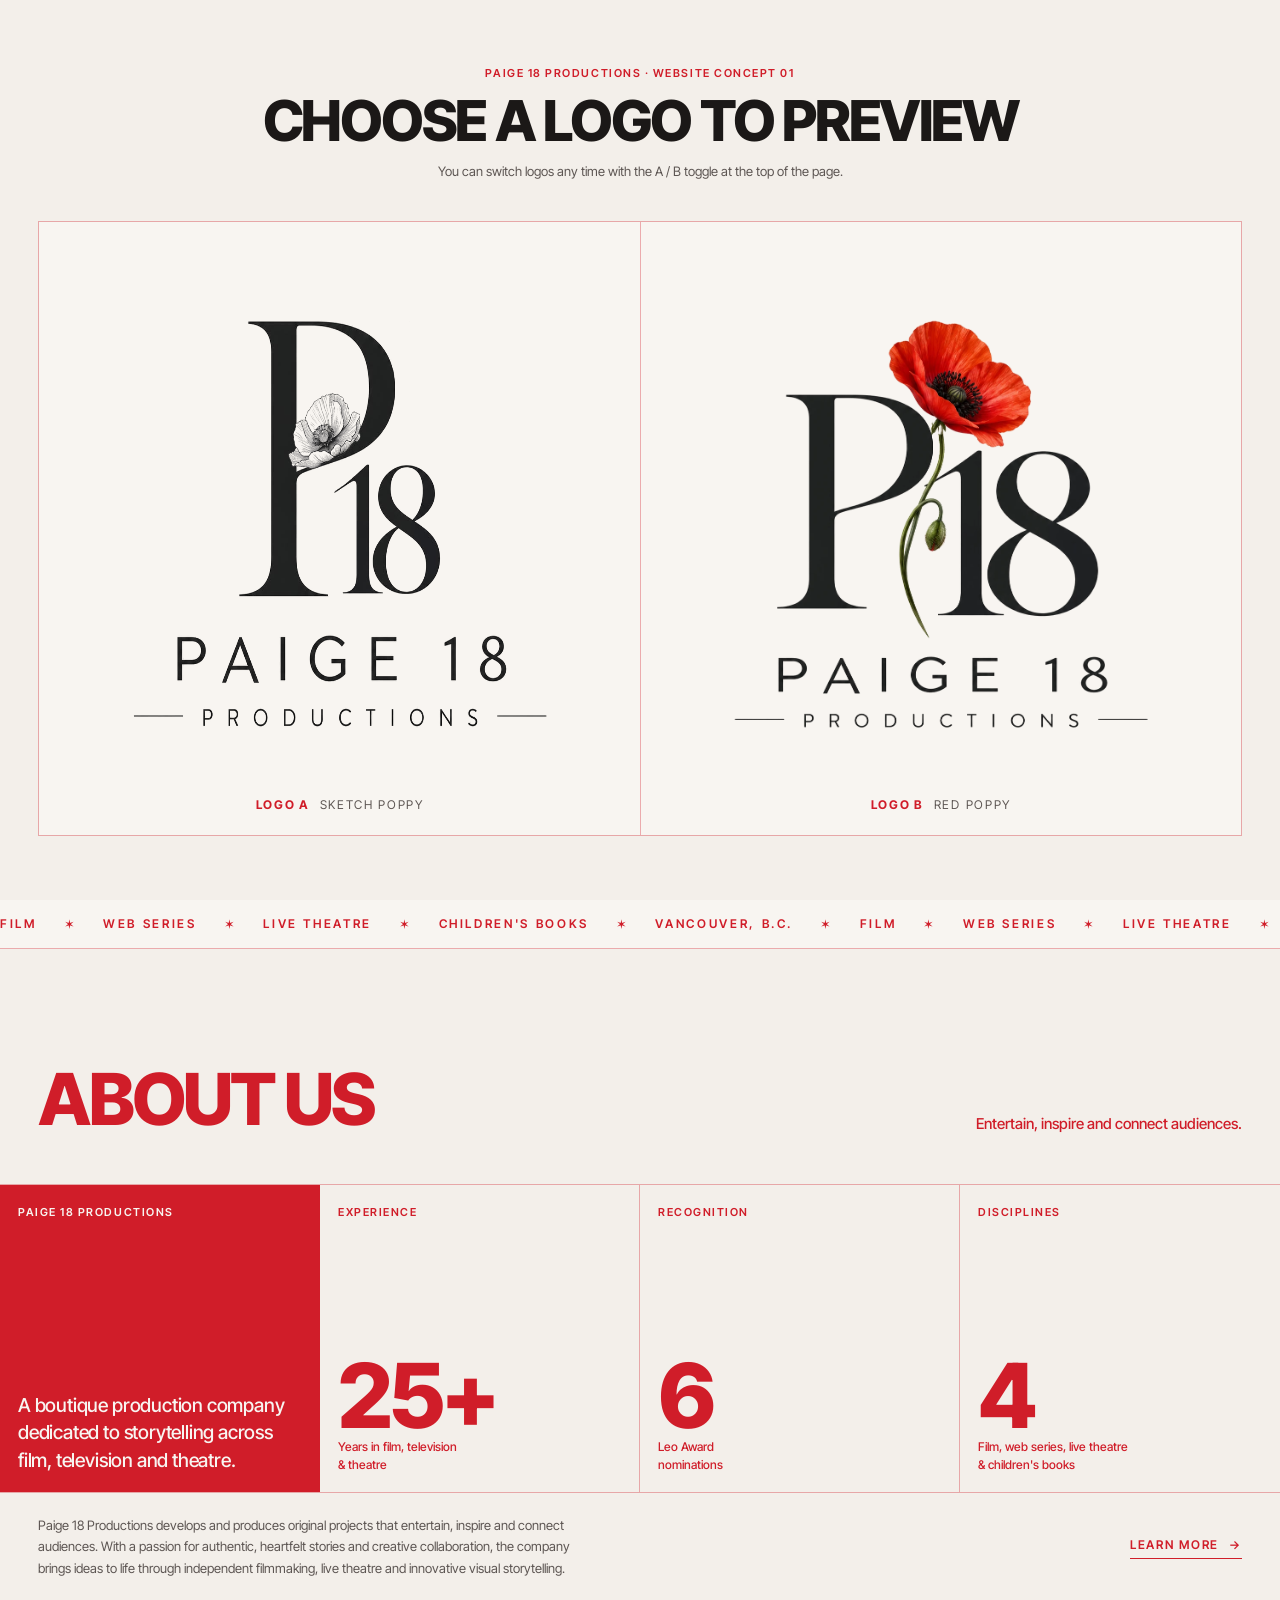
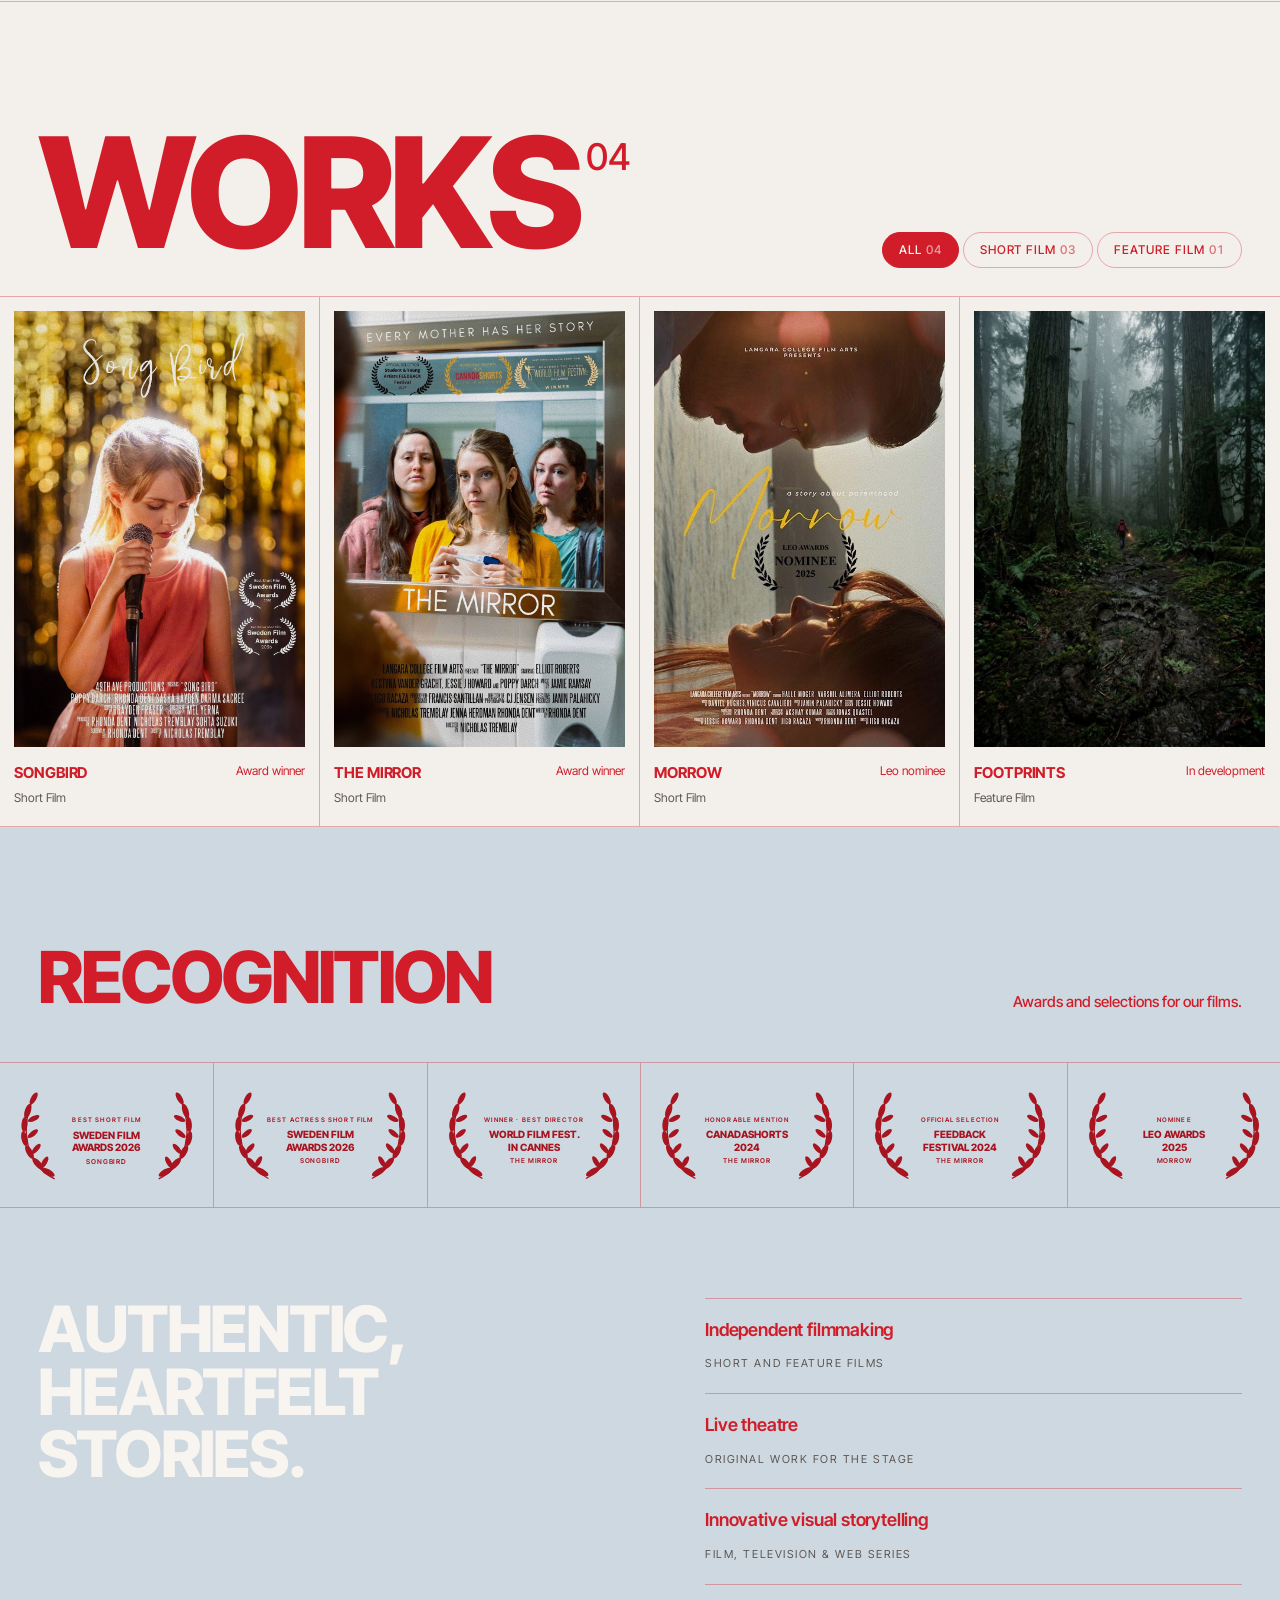
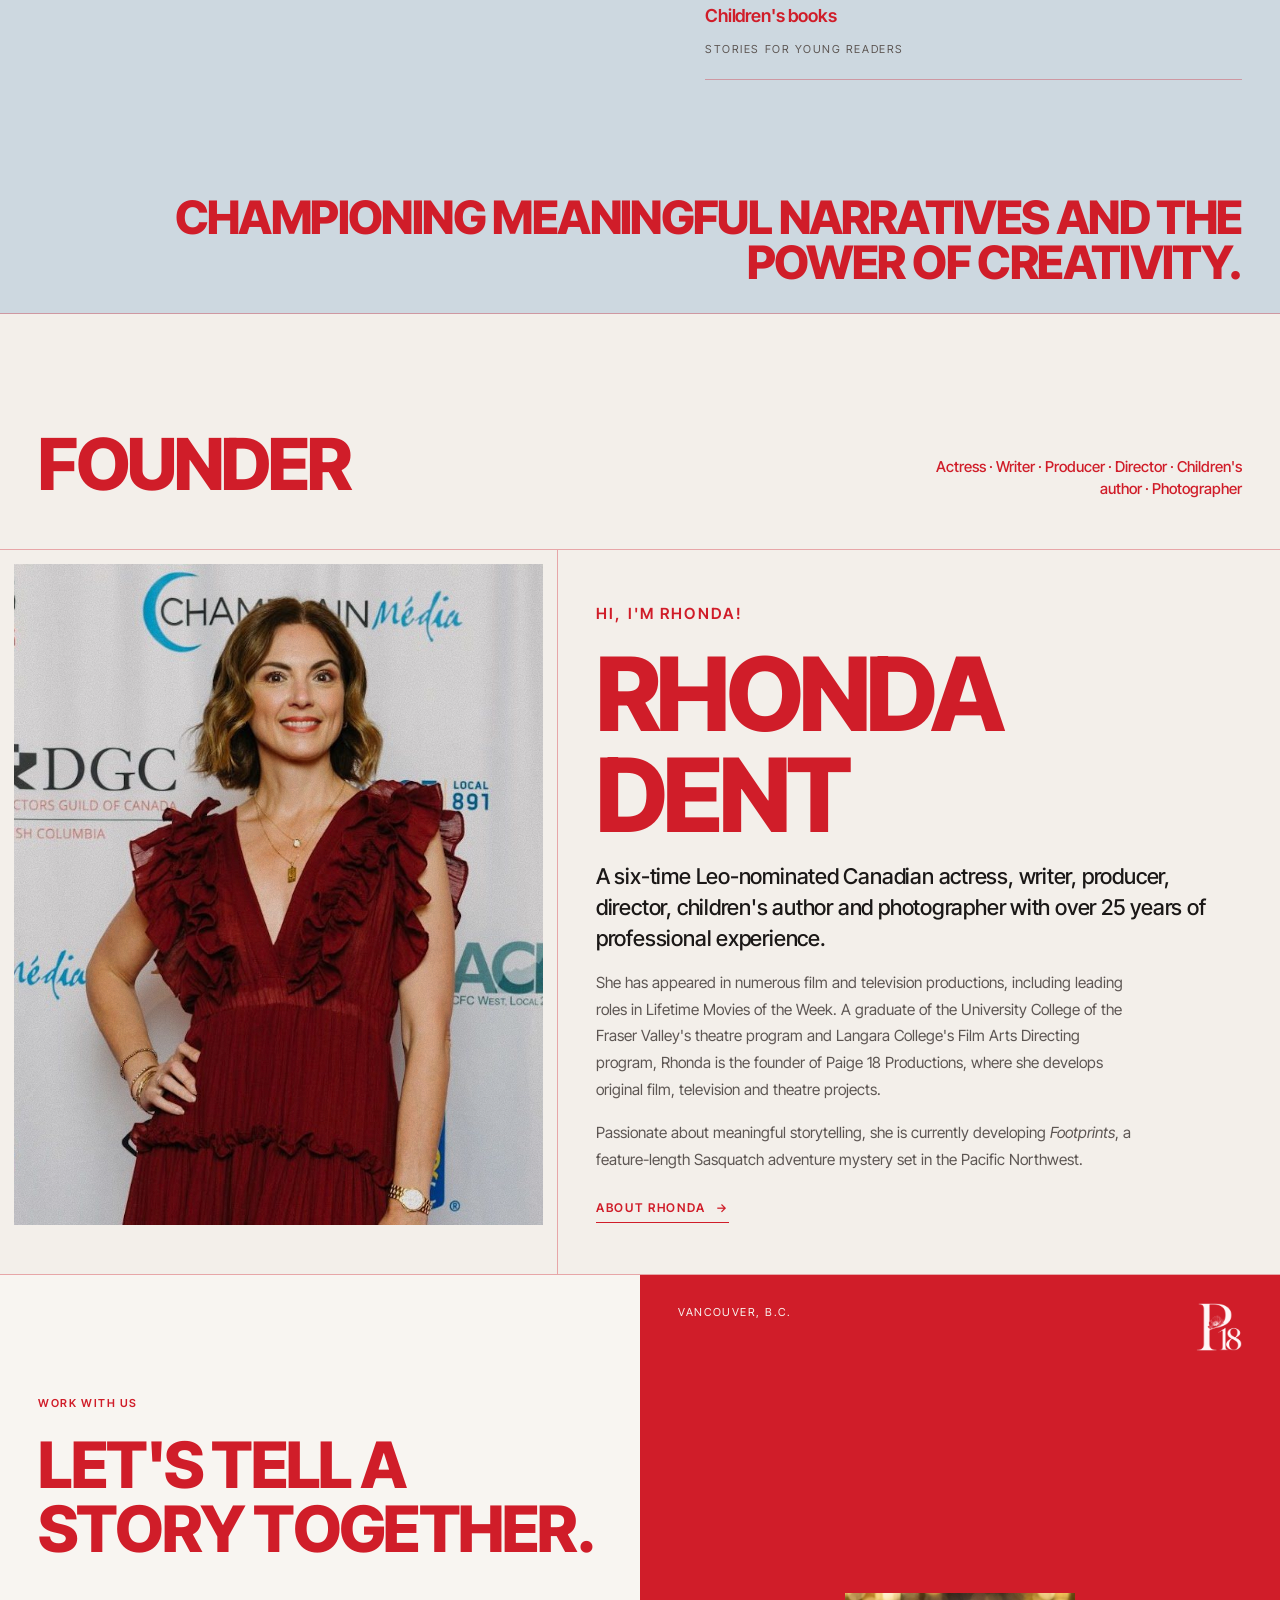
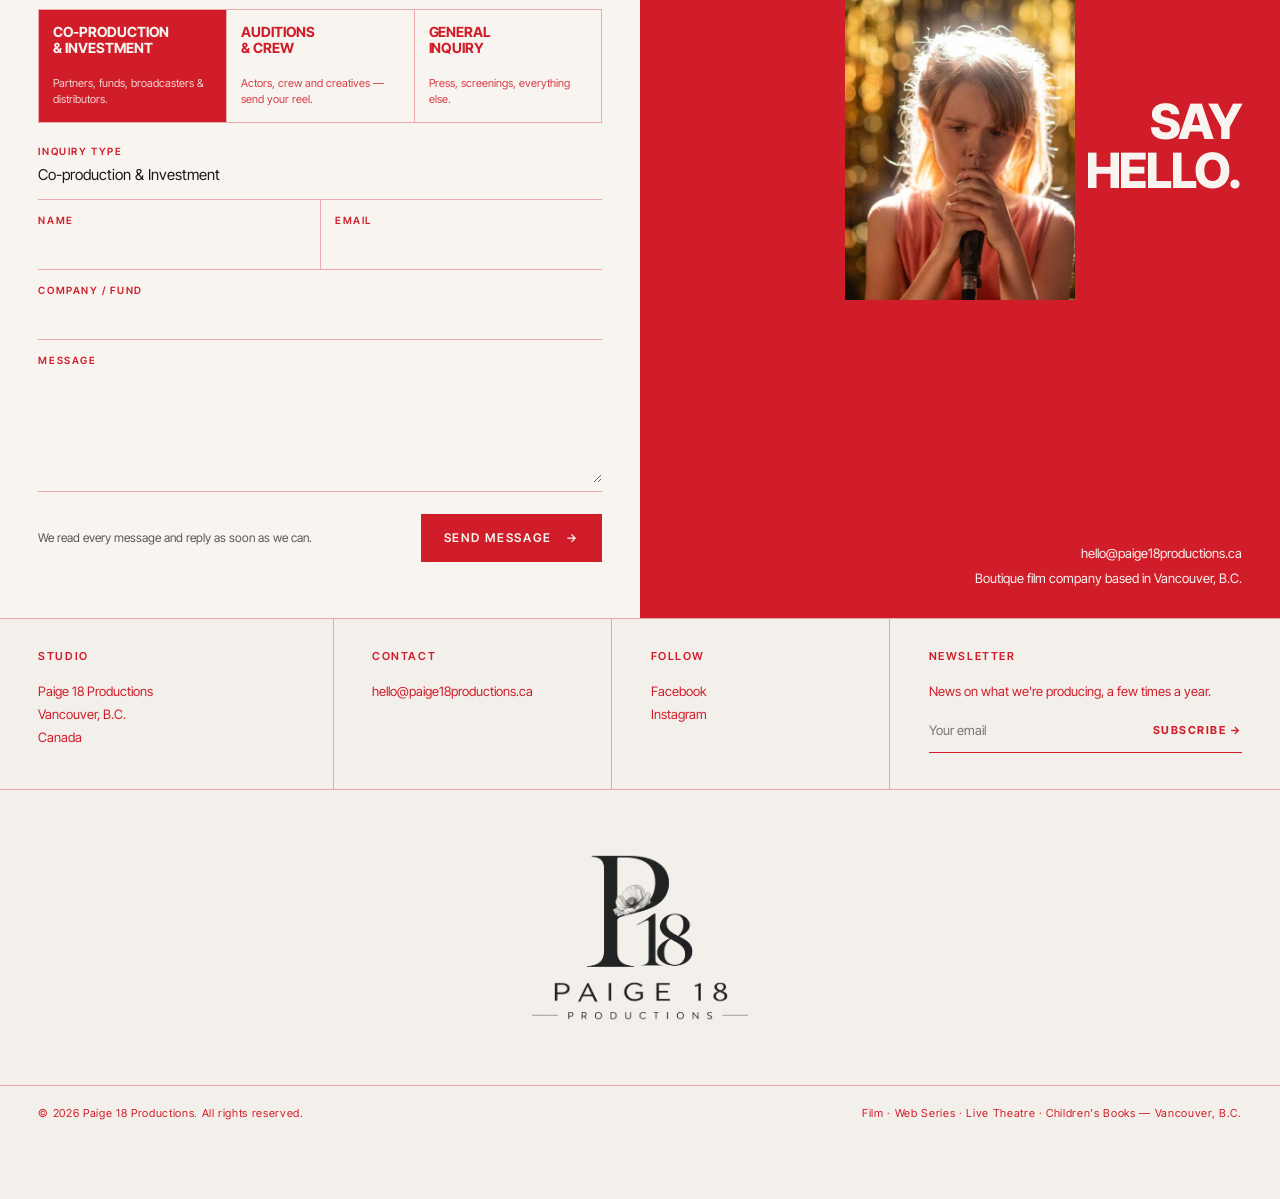
==== index.html @ 7cfec08b "Add interactions, Footprints image and roomier line spacing - Hero headline rises line by line once " ====
<!doctype html>
<html lang="en" data-logo="a">
<head>
  <meta charset="utf-8">
  <meta name="viewport" content="width=device-width, initial-scale=1">
  <title>Paige 18 Productions — Film, Web Series, Live Theatre &amp; Children's Books</title>
  <meta name="description" content="Paige 18 Productions is a boutique production company in Vancouver, B.C., founded by Canadian actress, writer, producer and director Rhonda Dent.">
  <script>var l="a";try{var s=localStorage.getItem("paige18-logo");if(s==="a"||s==="b")l=s}catch(e){}document.documentElement.setAttribute("data-logo",l)</script>
  <link rel="icon" type="image/png" href="assets/img/logo/concepts/favicon-a.png">
  <link rel="apple-touch-icon" href="assets/img/logo/concepts/favicon-a.png">
  <meta name="theme-color" content="#f3efea">
  <link rel="preconnect" href="https://fonts.googleapis.com">
  <link rel="preconnect" href="https://fonts.gstatic.com" crossorigin>
  <link href="https://fonts.googleapis.com/css2?family=Inter+Tight:wght@300;400;500;600;700;800&family=Jost:wght@200;400&display=swap" rel="stylesheet">
  <link rel="stylesheet" href="assets/css/style.css">
</head>
<body>

  <a class="sr-only" href="#main">Skip to content</a>

  <!-- ============ Entry: choose a logo concept ============ -->
  <div class="intro" id="intro" role="dialog" aria-modal="true" aria-labelledby="intro-title">
    <div class="intro__head">
      <span class="eyebrow">Paige 18 Productions · Website concept 01</span>
      <h1 class="intro__title" id="intro-title">Choose a logo to preview</h1>
      <p class="intro__note">You can switch logos any time with the A / B toggle at the top of the page.</p>
    </div>
    <div class="intro__options">
      <button class="intro__card" data-pick="a" aria-pressed="false">
        <img src="assets/img/logo/concepts/logo-a.png" alt="Logo A: serif P18 with a hand-drawn poppy" width="985" height="750">
        <span class="intro__label"><strong>Logo A</strong> Sketch poppy</span>
      </button>
      <button class="intro__card" data-pick="b" aria-pressed="false">
        <img src="assets/img/logo/concepts/logo-b.png" alt="Logo B: serif P18 with a red poppy" width="985" height="963">
        <span class="intro__label"><strong>Logo B</strong> Red poppy</span>
      </button>
    </div>
  </div>

  <!-- ============ Header ============ -->
  <header class="site-header">
    <a class="logo" href="index.html" aria-label="Paige 18 Productions — home">
      <img class="logo__img logo__img--red lg-a" src="assets/img/logo/concepts/logo-a-mark.png" alt="Paige 18 Productions" width="488" height="514">
      <img class="logo__img logo__img--white lg-a" src="assets/img/logo/concepts/logo-a-mark-white.png" alt="" width="488" height="514">
      <img class="logo__img logo__img--red lg-b" src="assets/img/logo/concepts/logo-b-mark.png" alt="Paige 18 Productions" width="769" height="754">
      <img class="logo__img logo__img--white lg-b" src="assets/img/logo/concepts/logo-b-mark-white.png" alt="" width="769" height="754">
    </a>
    <nav class="nav" id="nav" aria-label="Main">
      <div class="nav__mark">
        <img class="lg-a" src="assets/img/logo/concepts/logo-a-white.png" alt="" width="985" height="750">
        <img class="lg-b" src="assets/img/logo/concepts/logo-b-white.png" alt="" width="985" height="963">
      </div>
      <div class="nav__links">
        <a href="#works">Works</a>
        <a href="about.html">About</a>
        <a href="#founder">Founder</a>
        <a href="#contact">Contact</a>
      </div>
      <div class="nav__foot"><span>Film · Web Series · Live Theatre · Children's Books</span><span>Vancouver, B.C.</span></div>
    </nav>
    <div class="header__right">
      <div class="logo-switch" role="group" aria-label="Logo concept">
        <span>Logo</span>
        <button data-pick="a" aria-pressed="true">A</button>
        <button data-pick="b" aria-pressed="false">B</button>
      </div>
      <button class="menu-btn" aria-label="Menu" aria-controls="nav" aria-expanded="false"><em class="menu-btn__label">Menu</em><i class="menu-btn__icon"><span></span><span></span></i></button>
    </div>
  </header>

  <main id="main">

    <!-- ============ 1. Hero ============ -->
    <section class="hero" aria-label="Featured reel">
      <div class="hero__media">
        <div class="ph ph--dark" data-label="Video · Featured reel · 16:9 loop"><img src="assets/img/reel.jpg" alt="" onerror="this.remove()"><span class="ph__mark">REEL</span></div>
        <!-- Hero reel: muted loop. For a YouTube background instead, use <div class="hero__yt" data-youtube="VIDEO_ID"></div> -->
        <video class="hero__video" src="assets/video/hero-reel.mp4" poster="assets/img/reel.jpg" autoplay muted loop playsinline preload="auto" aria-hidden="true"></video>
      </div>

      <div class="hero__inner">
        <div>
          <span class="hero__eyebrow eyebrow">Film | Web Series | Live Theatre | Children's Books</span>
          <div class="hero__bottom">
            <h1 class="hero__title display"><span class="line"><span>Heartfelt</span></span><span class="line"><span>stories.</span></span></h1>
            <div class="hero__side">
              <p>A boutique production company founded by Canadian actress, writer, producer and director Rhonda Dent.</p>
              <div class="hero__actions">
                <a class="btn btn--light" href="https://www.youtube.com/watch?v=R6MlUcmOul8" target="_blank" rel="noopener">▶&nbsp; Watch Reel</a>
                <a class="btn btn--light" href="#works">See what we're producing <span class="arrow">→</span></a>
              </div>
            </div>
          </div>
          <div class="hero__meta">
            <span><span class="sound-dot"></span>SongBird — Best Short Film, Sweden Film Awards 2026</span>
            <span>Boutique film company · Vancouver, B.C.</span>
            <span>Scroll ↓</span>
          </div>
        </div>
      </div>
    </section>

    <div class="marquee" aria-hidden="true">
      <div class="marquee__track">
        <span>Film</span><span>Web Series</span><span>Live Theatre</span><span>Children's Books</span><span>Vancouver, B.C.</span>
        <span>Film</span><span>Web Series</span><span>Live Theatre</span><span>Children's Books</span><span>Vancouver, B.C.</span>
      </div>
    </div>

    <!-- ============ 2. About ============ -->
    <section class="section about" id="about">
      <div class="section__head">
        <h2 class="section__script reveal">About us</h2>
        <p class="section__aside reveal">Entertain, inspire and connect audiences.</p>
      </div>

      <div class="about__grid reveal">
        <div class="about__cell about__cell--red">
          <span class="eyebrow">Paige 18 Productions</span>
          <p class="about__lede">A boutique production company dedicated to storytelling across film, television and theatre.</p>
        </div>
        <div class="about__cell">
          <span class="eyebrow red">Experience</span>
          <div>
            <div class="stat__value" data-count="25" data-suffix="+">25+</div>
            <div class="stat__label">Years in film, television<br>&amp; theatre</div>
          </div>
        </div>
        <div class="about__cell">
          <span class="eyebrow red">Recognition</span>
          <div>
            <div class="stat__value" data-count="6">6</div>
            <div class="stat__label">Leo Award<br>nominations</div>
          </div>
        </div>
        <div class="about__cell">
          <span class="eyebrow red">Disciplines</span>
          <div>
            <div class="stat__value" data-count="4">4</div>
            <div class="stat__label">Film, web series, live theatre<br>&amp; children's books</div>
          </div>
        </div>
      </div>

      <div class="about__foot">
        <p>Paige 18 Productions develops and produces original projects that entertain, inspire and connect audiences. With a passion for authentic, heartfelt stories and creative collaboration, the company brings ideas to life through independent filmmaking, live theatre and innovative visual storytelling.</p>
        <a class="link-arrow" href="about.html">Learn more <span class="arrow">→</span></a>
      </div>
    </section>

    <!-- ============ 3. Works ============ -->
    <section class="section works" id="works">
      <div class="works__head">
        <h2 class="works__title display reveal">Works<sup id="works-total">04</sup></h2>
        <div class="filters" role="group" aria-label="Filter works">
          <button class="filter is-active" data-filter="all" aria-pressed="true">All<span class="count"></span></button>
          <button class="filter" data-filter="short" aria-pressed="false">Short Film<span class="count"></span></button>
          <button class="filter" data-filter="feature" aria-pressed="false">Feature Film<span class="count"></span></button>
        </div>
      </div>
      <div class="works__grid" id="works-grid"></div>
    </section>

    <!-- ============ 4. Recognition ============ -->
    <section class="section press" id="recognition">
      <div class="section__head">
        <h2 class="section__script reveal">Recognition</h2>
        <p class="section__aside reveal">Awards and selections for our films.</p>
      </div>

      <div class="laurels laurels--six reveal">
        <div class="laurel"><svg viewBox="0 0 240 120" role="img" aria-label="Best Short Film — Sweden Film Awards 2026, SongBird"><use href="#laurel-l"/><use href="#laurel-l" transform="translate(240 0) scale(-1 1)"/><text x="120" y="44" text-anchor="middle" font-size="7.5" letter-spacing="1.4" font-weight="600" fill="currentColor">BEST SHORT FILM</text><text x="120" y="64" text-anchor="middle" font-size="12" font-weight="800" fill="currentColor">SWEDEN FILM</text><text x="120" y="79" text-anchor="middle" font-size="12" font-weight="800" fill="currentColor">AWARDS 2026</text><text x="120" y="94" text-anchor="middle" font-size="8" letter-spacing="1" font-weight="600" fill="currentColor">SONGBIRD</text></svg></div>
        <div class="laurel"><svg viewBox="0 0 240 120" role="img" aria-label="Best Actress Short Film — Sweden Film Awards 2026, SongBird"><use href="#laurel-l"/><use href="#laurel-l" transform="translate(240 0) scale(-1 1)"/><text x="120" y="44" text-anchor="middle" font-size="7.5" letter-spacing="1.4" font-weight="600" fill="currentColor">BEST ACTRESS SHORT FILM</text><text x="120" y="64" text-anchor="middle" font-size="12" font-weight="800" fill="currentColor">SWEDEN FILM</text><text x="120" y="79" text-anchor="middle" font-size="12" font-weight="800" fill="currentColor">AWARDS 2026</text><text x="120" y="94" text-anchor="middle" font-size="8" letter-spacing="1" font-weight="600" fill="currentColor">SONGBIRD</text></svg></div>
        <div class="laurel"><svg viewBox="0 0 240 120" role="img" aria-label="Winner, Best Director Super Short Film — Remember the Future World Film Festival in Cannes, The Mirror"><use href="#laurel-l"/><use href="#laurel-l" transform="translate(240 0) scale(-1 1)"/><text x="120" y="44" text-anchor="middle" font-size="7.5" letter-spacing="1.4" font-weight="600" fill="currentColor">WINNER · BEST DIRECTOR</text><text x="120" y="64" text-anchor="middle" font-size="12" font-weight="800" fill="currentColor">WORLD FILM FEST.</text><text x="120" y="79" text-anchor="middle" font-size="12" font-weight="800" fill="currentColor">IN CANNES</text><text x="120" y="94" text-anchor="middle" font-size="8" letter-spacing="1" font-weight="600" fill="currentColor">THE MIRROR</text></svg></div>
        <div class="laurel"><svg viewBox="0 0 240 120" role="img" aria-label="Honorable Mention — CanadaShorts Film Festival 2024, The Mirror"><use href="#laurel-l"/><use href="#laurel-l" transform="translate(240 0) scale(-1 1)"/><text x="120" y="44" text-anchor="middle" font-size="7.5" letter-spacing="1.4" font-weight="600" fill="currentColor">HONORABLE MENTION</text><text x="120" y="64" text-anchor="middle" font-size="12" font-weight="800" fill="currentColor">CANADASHORTS</text><text x="120" y="79" text-anchor="middle" font-size="12" font-weight="800" fill="currentColor">2024</text><text x="120" y="94" text-anchor="middle" font-size="8" letter-spacing="1" font-weight="600" fill="currentColor">THE MIRROR</text></svg></div>
        <div class="laurel"><svg viewBox="0 0 240 120" role="img" aria-label="Official Selection — Student & Young Artists FEEDBACK Festival 2024, The Mirror"><use href="#laurel-l"/><use href="#laurel-l" transform="translate(240 0) scale(-1 1)"/><text x="120" y="44" text-anchor="middle" font-size="7.5" letter-spacing="1.4" font-weight="600" fill="currentColor">OFFICIAL SELECTION</text><text x="120" y="64" text-anchor="middle" font-size="12" font-weight="800" fill="currentColor">FEEDBACK</text><text x="120" y="79" text-anchor="middle" font-size="12" font-weight="800" fill="currentColor">FESTIVAL 2024</text><text x="120" y="94" text-anchor="middle" font-size="8" letter-spacing="1" font-weight="600" fill="currentColor">THE MIRROR</text></svg></div>
        <div class="laurel"><svg viewBox="0 0 240 120" role="img" aria-label="Nominee — Leo Awards 2025, Morrow"><use href="#laurel-l"/><use href="#laurel-l" transform="translate(240 0) scale(-1 1)"/><text x="120" y="44" text-anchor="middle" font-size="7.5" letter-spacing="1.4" font-weight="600" fill="currentColor">NOMINEE</text><text x="120" y="64" text-anchor="middle" font-size="12" font-weight="800" fill="currentColor">LEO AWARDS</text><text x="120" y="79" text-anchor="middle" font-size="12" font-weight="800" fill="currentColor">2025</text><text x="120" y="94" text-anchor="middle" font-size="8" letter-spacing="1" font-weight="600" fill="currentColor">MORROW</text></svg></div>
      </div>

      <div class="quotes">
        <h3 class="quotes__big display reveal">Authentic,<br>heartfelt<br>stories.</h3>
        <ul class="quotes__list reveal">
          <li class="quote"><p>Independent filmmaking</p><cite>Short and feature films</cite></li>
          <li class="quote"><p>Live theatre</p><cite>Original work for the stage</cite></li>
          <li class="quote"><p>Innovative visual storytelling</p><cite>Film, television &amp; web series</cite></li>
          <li class="quote"><p>Children's books</p><cite>Stories for young readers</cite></li>
        </ul>
      </div>

      <p class="press__tagline display">Championing meaningful narratives and the power of creativity.</p>
    </section>

    <!-- ============ 5. Founder ============ -->
    <section class="section founder" id="founder">
      <div class="section__head">
        <h2 class="section__script reveal">Founder</h2>
        <p class="section__aside reveal">Actress · Writer · Producer · Director · Children's author · Photographer</p>
      </div>

      <div class="founder__grid">
        <div class="founder__img ph ph--stone reveal" data-label="Portrait · Rhonda Dent"><img src="assets/img/rhonda-dent.jpg" alt="Rhonda Dent" loading="lazy" onerror="this.remove()"><span class="ph__mark">IMG</span></div>
        <div class="founder__body reveal">
          <p class="eyebrow red">Hi, I'm Rhonda!</p>
          <h3 class="founder__name">Rhonda<br>Dent</h3>
          <p class="founder__lede">A six-time Leo-nominated Canadian actress, writer, producer, director, children's author and photographer with over 25 years of professional experience.</p>
          <p>She has appeared in numerous film and television productions, including leading roles in Lifetime Movies of the Week. A graduate of the University College of the Fraser Valley's theatre program and Langara College's Film Arts Directing program, Rhonda is the founder of Paige 18 Productions, where she develops original film, television and theatre projects.</p>
          <p>Passionate about meaningful storytelling, she is currently developing <em>Footprints</em>, a feature-length Sasquatch adventure mystery set in the Pacific Northwest.</p>
          <a class="link-arrow red" href="about.html">About Rhonda <span class="arrow">→</span></a>
        </div>
      </div>
    </section>

    <!-- ============ 6. Contact / Collaboration ============ -->
    <section class="contact" id="contact">
      <div class="contact__left">
        <div>
          <span class="eyebrow red">Work with us</span>
          <h2 class="contact__script reveal" style="margin-top:18px">Let's tell a story together.</h2>
        </div>

        <div>
          <div class="inquiry-tabs" role="tablist" aria-label="Inquiry type">
            <button class="inquiry-tab is-active" role="tab" aria-selected="true" data-type="coproduction">
              <strong>Co-production<br>&amp; Investment</strong>
              <span>Partners, funds, broadcasters &amp; distributors.</span>
            </button>
            <button class="inquiry-tab" role="tab" aria-selected="false" data-type="casting">
              <strong>Auditions<br>&amp; Crew</strong>
              <span>Actors, crew and creatives — send your reel.</span>
            </button>
            <button class="inquiry-tab" role="tab" aria-selected="false" data-type="general">
              <strong>General<br>Inquiry</strong>
              <span>Press, screenings, everything else.</span>
            </button>
          </div>

          <form class="form" id="contact-form" novalidate style="margin-top:8px">
            <div class="field">
              <label for="f-type">Inquiry type</label>
              <select id="f-type" name="type">
                <option value="coproduction">Co-production &amp; Investment</option>
                <option value="casting">Auditions &amp; Crew</option>
                <option value="general">General Inquiry</option>
              </select>
            </div>
            <div class="form__row">
              <div class="field"><label for="f-name">Name</label><input id="f-name" name="name" type="text" autocomplete="name" required></div>
              <div class="field"><label for="f-email">Email</label><input id="f-email" name="email" type="email" autocomplete="email" required></div>
            </div>
            <div class="field"><label for="f-extra" id="f-extra-label">Company / Fund</label><input id="f-extra" name="extra" type="text"></div>
            <div class="field"><label for="f-msg">Message</label><textarea id="f-msg" name="message" rows="4" required></textarea></div>
            <div class="form__foot">
              <p class="form__note">We read every message and reply as soon as we can.</p>
              <button class="btn btn--red" type="submit">Send message <span class="arrow">→</span></button>
            </div>
            <p class="form__status" role="status" aria-live="polite"></p>
          </form>
        </div>
      </div>

      <div class="contact__right">
        <div class="contact__right-top">
          <span>Vancouver, B.C.</span>
          <span class="contact__mark">
            <img class="lg-a" src="assets/img/logo/concepts/logo-a-mark-white.png" alt="" width="488" height="514">
            <img class="lg-b" src="assets/img/logo/concepts/logo-b-mark-white.png" alt="" width="769" height="754">
          </span>
        </div>

        <div class="contact__visual">
          <div class="ph ph--stone slideshow" role="img" aria-label="Stills and posters from SongBird, The Mirror and Morrow, and founder Rhonda Dent">
            <img class="is-active" src="assets/img/works/songbird-still.jpg" alt="" style="object-position:58% 40%">
            <img src="assets/img/works/songbird.jpg" alt="" loading="lazy" style="object-position:50% 30%">
            <img src="assets/img/works/the-mirror.jpg" alt="" loading="lazy" style="object-position:50% 42%">
            <img src="assets/img/works/morrow.jpg" alt="" loading="lazy" style="object-position:50% 50%">
            <img src="assets/img/rhonda-dent.jpg" alt="" loading="lazy" style="object-position:52% 22%">
          </div>
          <p class="contact__email display"><a href="mailto:hello@paige18productions.ca">Say<br>hello.</a></p>
        </div>

        <div class="contact__lines">
          <a href="mailto:hello@paige18productions.ca">hello@paige18productions.ca</a>
          <span>Boutique film company based in Vancouver, B.C.</span>
        </div>
      </div>
    </section>

  </main>

  <!-- ============ 7. Footer ============ -->
  <footer class="site-footer">
    <div class="footer__grid">
      <div class="footer__col">
        <h3 class="eyebrow">Studio</h3>
        <address>Paige 18 Productions<br>Vancouver, B.C.<br>Canada</address>
      </div>
      <div class="footer__col">
        <h3 class="eyebrow">Contact</h3>
        <ul>
          <li><a href="mailto:hello@paige18productions.ca">hello@paige18productions.ca</a></li>
        </ul>
      </div>
      <div class="footer__col">
        <h3 class="eyebrow">Follow</h3>
        <ul>
          <li><a href="#" rel="noopener">Facebook</a></li>
          <li><a href="#" rel="noopener">Instagram</a></li>
        </ul>
      </div>
      <div class="footer__col">
        <h3 class="eyebrow">Newsletter</h3>
        <p style="margin:0 0 6px">News on what we're producing, a few times a year.</p>
        <form class="newsletter" novalidate>
          <label class="sr-only" for="nl-email">Email</label>
          <input id="nl-email" type="email" placeholder="Your email" required>
          <button type="submit">Subscribe →</button>
        </form>
      </div>
    </div>
    <div class="footer__wordmark">
      <img class="lg-a" src="assets/img/logo/concepts/logo-a.png" alt="Paige 18 Productions" width="985" height="750" loading="lazy">
      <img class="lg-b" src="assets/img/logo/concepts/logo-b.png" alt="Paige 18 Productions" width="985" height="963" loading="lazy">
    </div>
    <div class="footer__bar">
      <span>© <span id="year">2026</span> Paige 18 Productions. All rights reserved.</span>
      <span>Film · Web Series · Live Theatre · Children's Books — Vancouver, B.C.</span>
    </div>
  </footer>


  <!-- Laurel branch symbol -->
  <svg width="0" height="0" style="position:absolute" aria-hidden="true">
    <symbol id="laurel-l" viewBox="0 0 240 120">
      <g fill="currentColor">
        <path d="M58 112 C 26 96, 14 56, 34 12" fill="none" stroke="currentColor" stroke-width="1.6"/>
        <ellipse cx="50" cy="104" rx="3.6" ry="9" transform="rotate(-60 50 104)"/>
        <ellipse cx="38" cy="94" rx="3.6" ry="9" transform="rotate(-42 38 94)"/>
        <ellipse cx="28" cy="80" rx="3.6" ry="9" transform="rotate(-28 28 80)"/>
        <ellipse cx="22" cy="64" rx="3.6" ry="9" transform="rotate(-12 22 64)"/>
        <ellipse cx="22" cy="47" rx="3.6" ry="9" transform="rotate(4 22 47)"/>
        <ellipse cx="26" cy="31" rx="3.6" ry="9" transform="rotate(18 26 31)"/>
        <ellipse cx="33" cy="16" rx="3.2" ry="8" transform="rotate(30 33 16)"/>
        <ellipse cx="46" cy="92" rx="3" ry="7.5" transform="rotate(30 46 92)"/>
        <ellipse cx="36" cy="76" rx="3" ry="7.5" transform="rotate(40 36 76)"/>
        <ellipse cx="32" cy="58" rx="3" ry="7.5" transform="rotate(52 32 58)"/>
        <ellipse cx="33" cy="40" rx="3" ry="7.5" transform="rotate(64 33 40)"/>
      </g>
    </symbol>
  </svg>

  <script src="assets/js/data.js"></script>
  <script src="assets/js/main.js"></script>
</body>
</html>
---- assets/css/style.css ----
/* ==========================================================================
   PAIGE 18 Production — Light (Concept 01)
   ========================================================================== */

:root {
  --bg: #f3efea;
  --paper: #f8f5f1;
  --ink: #1b1817;
  --ink-soft: #5d5653;
  --red: #d01d29;        /* point red: a shade darker than the logo red #ea1621 */
  --red-deep: #a8141f;
  --red-tint: #f4d4d3;
  --blue: #cdd8e0;       /* pale editorial blue */
  --blue-deep: #6f8a9c;
  --stone: #d9d3cc;
  --line: rgba(208, 29, 41, 0.34);
  --line-ink: rgba(27, 24, 23, 0.14);

  --f-sans: "Inter Tight", "Helvetica Neue", Arial, sans-serif;
  --f-logo: "Jost", "Inter Tight", sans-serif;
  --f-script: "Mrs Saint Delafield", "Brush Script MT", cursive;

  --gutter: clamp(16px, 3vw, 40px);
  --header-h: 72px;
  --ease: cubic-bezier(0.22, 0.61, 0.36, 1);
}

*,
*::before,
*::after { box-sizing: border-box; }

html { scroll-behavior: smooth; -webkit-text-size-adjust: 100%; }

body {
  margin: 0;
  background: var(--bg);
  color: var(--ink);
  font-family: var(--f-sans);
  font-size: 15px;
  line-height: 1.65;
  -webkit-font-smoothing: antialiased;
  overflow-x: hidden;
}

img, video { display: block; max-width: 100%; }
a { color: inherit; text-decoration: none; }
button { font: inherit; color: inherit; background: none; border: 0; cursor: pointer; padding: 0; }
input, select, textarea { font: inherit; color: inherit; }

::selection { background: var(--red); color: var(--paper); }

.sr-only {
  position: absolute; width: 1px; height: 1px; padding: 0; margin: -1px;
  overflow: hidden; clip: rect(0 0 0 0); white-space: nowrap; border: 0;
}

/* ---------- Type helpers ---------- */

.display {
  font-weight: 800;
  text-transform: uppercase;
  letter-spacing: -0.035em;
  line-height: 0.98;
  margin: 0;
}

.script {
  font-family: var(--f-script);
  font-weight: 400;
  letter-spacing: 0.01em;
  line-height: 1.1;
  text-transform: none;
}

.eyebrow {
  font-size: 11px;
  font-weight: 600;
  letter-spacing: 0.14em;
  text-transform: uppercase;
}

.num {
  font-weight: 500;
  font-feature-settings: "tnum";
}

.red { color: var(--red); }

/* ---------- Image placeholders ---------- */

.ph {
  position: relative;
  overflow: hidden;
  background: var(--stone);
  isolation: isolate;
}

.ph::before { /* film grain */
  content: "";
  position: absolute;
  inset: -50%;
  background-image: url("data:image/svg+xml;utf8,<svg xmlns='http://www.w3.org/2000/svg' width='160' height='160'><filter id='n'><feTurbulence type='fractalNoise' baseFrequency='.85' numOctaves='3' stitchTiles='stitch'/><feColorMatrix values='0 0 0 0 0  0 0 0 0 0  0 0 0 0 0  0 0 0 .55 0'/></filter><rect width='100%' height='100%' filter='url(%23n)'/></svg>");
  opacity: 0.22;
  mix-blend-mode: multiply;
  z-index: 1;
  pointer-events: none;
}

.ph::after { /* label */
  content: attr(data-label);
  position: absolute;
  left: 12px;
  bottom: 10px;
  z-index: 2;
  font-size: 10px;
  font-weight: 600;
  letter-spacing: 0.16em;
  text-transform: uppercase;
  opacity: 0.7;
}

.ph > img,
.ph > video {
  position: absolute;
  inset: 0;
  width: 100%;
  height: 100%;
  object-fit: cover;
  z-index: 0;
}

.ph--stone { background: radial-gradient(120% 90% at 30% 20%, #e7e1da 0%, #cfc7bf 60%, #b9b0a7 100%); color: var(--ink); }
.ph--dark  { background: radial-gradient(110% 80% at 50% 35%, #4a4644 0%, #1f1c1b 65%, #0f0d0d 100%); color: #f3efea; }
.ph--red   { background: radial-gradient(120% 90% at 70% 30%, #df4a52 0%, #c01c27 55%, #8d121b 100%); color: #f8e9e5; }
.ph--blue  { background: radial-gradient(120% 90% at 40% 30%, #e1e8ee 0%, #b9c8d3 55%, #8ea4b4 100%); color: #213441; }
.ph--sand  { background: radial-gradient(120% 90% at 60% 20%, #efe7dc 0%, #d8c9b5 60%, #b8a58c 100%); color: var(--ink); }
.ph--ash   { background: linear-gradient(160deg, #8b8580 0%, #4c4845 60%, #2b2826 100%); color: #f3efea; }

.ph__mark {
  position: absolute;
  inset: 0;
  display: grid;
  place-items: center;
  z-index: 2;
  font-size: clamp(12px, 1.2vw, 14px);
  font-weight: 500;
  letter-spacing: 0.4em;
  opacity: 0.55;
}

.ph:has(> img) .ph__mark,
.ph:has(> img)::after { display: none; }

/* ---------- Header ---------- */

.site-header {
  position: fixed;
  inset: 0 0 auto 0;
  z-index: 50;
  height: var(--header-h);
  padding: 0 var(--gutter);
  display: flex;
  align-items: center;
  justify-content: space-between;
  color: #f8f5f1;
  transition: background 0.4s var(--ease), color 0.4s var(--ease), border-color 0.4s var(--ease);
  border-bottom: 1px solid transparent;
}

.site-header.is-solid,
.site-header--solid {
  background: rgba(243, 239, 234, 0.92);
  backdrop-filter: blur(10px);
  -webkit-backdrop-filter: blur(10px);
  color: var(--ink);
  border-bottom-color: var(--line);
}

.logo {
  position: relative;
  display: block;
  height: 54px;
}

/* Logo concept: only the chosen concept's artwork is shown */
html[data-logo="a"] .lg-b,
html[data-logo="b"] .lg-a { display: none !important; }

.logo__img {
  height: 100%;
  width: auto;
  transition: opacity 0.4s var(--ease);
}

.logo__img--white {
  position: absolute;
  top: 0;
  left: 0;
  opacity: 0;
}

/* White over the home hero and on the red mobile menu; original red on the light header */
.site-header:not(.is-solid):not(.site-header--solid) .logo__img--white,
body.menu-open .site-header .logo__img--white { opacity: 1; }
.site-header:not(.is-solid):not(.site-header--solid) .logo__img--red,
body.menu-open .site-header .logo__img--red { opacity: 0; }

/* Full-screen menu (all widths) */
.nav {
  position: fixed;
  inset: 0;
  z-index: -1;
  display: grid;
  grid-template-columns: auto 1fr;
  grid-template-rows: 1fr auto;
  align-items: center;
  column-gap: clamp(32px, 9vw, 160px);
  padding: calc(var(--header-h) + 24px) var(--gutter) 28px;
  background: var(--red);
  color: var(--paper);
  opacity: 0;
  visibility: hidden;
  transition: opacity 0.45s var(--ease), visibility 0.45s;
}

.nav__mark { display: flex; align-items: center; }
.nav__mark img { width: min(34vw, 440px); height: auto; }

.nav__links { display: flex; flex-direction: column; gap: 2px; }

.nav__links a {
  font-size: clamp(44px, 7.4vw, 120px);
  font-weight: 800;
  text-transform: uppercase;
  letter-spacing: -0.045em;
  line-height: 1.04;
  transition: opacity 0.3s var(--ease), transform 0.3s var(--ease);
}

.nav__links:hover a { opacity: 0.45; }
.nav__links a:hover,
.nav__links a:focus-visible { opacity: 1; transform: translateX(10px); }
.nav__links a[aria-current="page"] { font-style: italic; }

.nav__foot {
  grid-column: 1 / -1;
  display: flex;
  justify-content: space-between;
  gap: 16px;
  padding-top: 16px;
  border-top: 1px solid rgba(248, 245, 241, 0.35);
  font-size: 11px;
  letter-spacing: 0.14em;
  text-transform: uppercase;
}

body.menu-open { overflow: hidden; }
body.menu-open .nav { opacity: 1; visibility: visible; }
body.menu-open .site-header { color: var(--paper); background: transparent; border-bottom-color: transparent; backdrop-filter: none; -webkit-backdrop-filter: none; }
body.menu-open .site-header .logo { opacity: 0; pointer-events: none; }

.logo { transition: opacity 0.3s var(--ease); }

.menu-btn {
  display: inline-flex;
  align-items: center;
  gap: 12px;
}

.menu-btn__label {
  font-style: normal;
  font-size: 12px;
  font-weight: 500;
  letter-spacing: 0.14em;
  text-transform: uppercase;
}

.menu-btn__icon {
  position: relative;
  display: block;
  width: 32px;
  height: 20px;
}

.menu-btn__icon span {
  position: absolute;
  left: 0; right: 0;
  height: 1.5px;
  background: currentColor;
  transition: transform 0.3s var(--ease), top 0.3s var(--ease);
}
.menu-btn__icon span:first-child { top: 6px; }
.menu-btn__icon span:last-child { top: 13px; }

body.menu-open .menu-btn__icon span:first-child { top: 9px; transform: rotate(45deg); }
body.menu-open .menu-btn__icon span:last-child { top: 9px; transform: rotate(-45deg); }

/* ---------- Hero ---------- */

.hero {
  position: relative;
  height: 100vh;
  height: 100svh;
  min-height: 560px;
  color: #f8f5f1;
  overflow: hidden;
  background: #0f0d0d;
}

.hero__media { position: absolute; inset: 0; }
.hero__media .ph { position: absolute; inset: 0; }
.hero__video { position: absolute; inset: 0; width: 100%; height: 100%; object-fit: cover; z-index: 2; }
.hero__yt { position: absolute; inset: 0; z-index: 2; overflow: hidden; pointer-events: none; }
.hero__yt iframe {
  position: absolute;
  top: 50%;
  left: 50%;
  width: max(100%, 177.78vh);   /* 16:9 cover */
  height: max(100%, 56.25vw);
  transform: translate(-50%, -50%) scale(1.15); /* crop YouTube chrome */
  border: 0;
  opacity: 0;
  transition: opacity 1.2s var(--ease);
}
.hero__yt.is-ready iframe { opacity: 1; }

.hero__media .ph--dark { animation: drift 18s ease-in-out infinite alternate; }

@keyframes drift {
  from { background-position: 0% 0%; filter: brightness(0.95); }
  to   { background-position: 100% 100%; filter: brightness(1.1); }
}

.hero__media::after { /* legibility veil */
  content: "";
  position: absolute;
  inset: 0;
  background: linear-gradient(180deg, rgba(0,0,0,0.35) 0%, rgba(0,0,0,0) 30%, rgba(0,0,0,0) 55%, rgba(0,0,0,0.55) 100%);
  z-index: 3;
}

.hero__inner {
  position: relative;
  z-index: 4;
  height: 100%;
  display: flex;
  flex-direction: column;
  justify-content: flex-end;
  padding: calc(var(--header-h) + 24px) var(--gutter) 28px;
}

.hero__script {
  align-self: center;
  justify-self: center;
  font-size: clamp(40px, 7vw, 104px);
  transform: rotate(-8deg);
  text-align: center;
  color: rgba(248, 245, 241, 0.92);
  margin: 0;
}

.hero__bottom {
  display: grid;
  grid-template-columns: 1fr auto;
  align-items: end;
  gap: 24px;
}

.hero__title {
  font-size: clamp(44px, 9.2vw, 156px);
}

.hero__side {
  display: grid;
  justify-items: end;
  gap: 18px;
  text-align: right;
  max-width: 400px;
}

.hero__actions { display: flex; flex-wrap: wrap; gap: 8px; justify-content: flex-end; }

.hero__side p { margin: 0; font-size: 13px; line-height: 1.6; opacity: 0.85; }

.hero__meta {
  margin-top: 22px;
  padding-top: 14px;
  border-top: 1px solid rgba(248, 245, 241, 0.3);
  display: flex;
  justify-content: space-between;
  gap: 16px;
  font-size: 11px;
  letter-spacing: 0.14em;
  text-transform: uppercase;
  opacity: 0.85;
}

.sound-dot {
  display: inline-block;
  width: 6px; height: 6px;
  border-radius: 50%;
  background: var(--red);
  margin-right: 8px;
  vertical-align: middle;
  animation: pulse 1.8s ease-in-out infinite;
}

@keyframes pulse { 50% { opacity: 0.25; } }

/* ---------- Buttons ---------- */

.btn {
  display: inline-flex;
  align-items: center;
  gap: 14px;
  height: 48px;
  padding: 0 22px;
  font-size: 12px;
  font-weight: 600;
  letter-spacing: 0.14em;
  text-transform: uppercase;
  border: 1px solid currentColor;
  transition: background 0.3s var(--ease), color 0.3s var(--ease), border-color 0.3s var(--ease);
}

.btn .arrow { transition: transform 0.3s var(--ease); }
.btn:hover .arrow { transform: translateX(4px); }

.btn--red { background: var(--red); border-color: var(--red); color: var(--paper); }
.btn--red:hover { background: var(--red-deep); border-color: var(--red-deep); }

.btn--light:hover { background: #f8f5f1; color: var(--ink); border-color: #f8f5f1; }
.btn--ink:hover { background: var(--ink); color: var(--paper); border-color: var(--ink); }

.link-arrow {
  display: inline-flex;
  align-items: center;
  gap: 10px;
  font-size: 12px;
  font-weight: 600;
  letter-spacing: 0.14em;
  text-transform: uppercase;
  border-bottom: 1px solid currentColor;
  padding-bottom: 4px;
}

.link-arrow .arrow { transition: transform 0.3s var(--ease); }
.link-arrow:hover .arrow { transform: translateX(4px); }

/* ---------- Marquee ---------- */

.marquee {
  overflow: hidden;
  border-bottom: 1px solid var(--line);
  background: var(--paper);
  color: var(--red);
}

.marquee__track {
  display: flex;
  width: max-content;
  animation: marquee 38s linear infinite;
}

.marquee__track span {
  padding: 14px 0;
  font-size: 12px;
  font-weight: 600;
  letter-spacing: 0.22em;
  text-transform: uppercase;
  white-space: nowrap;
}

.marquee__track span::after {
  content: "✶";
  margin: 0 28px;
  font-size: 10px;
}

@keyframes marquee { to { transform: translateX(-50%); } }

/* ---------- Generic section ---------- */

.section { position: relative; border-bottom: 1px solid var(--line); }

.section__head {
  display: grid;
  grid-template-columns: 1fr 1fr;
  align-items: end;
  gap: 24px;
  padding: clamp(64px, 9vw, 128px) var(--gutter) clamp(28px, 4vw, 48px);
}

.section__index {
  font-size: clamp(28px, 3.2vw, 48px);
  font-weight: 500;
  color: var(--red);
  letter-spacing: -0.02em;
}

.section__script {
  font-size: clamp(40px, 5.6vw, 88px);
  font-weight: 800;
  text-transform: uppercase;
  letter-spacing: -0.04em;
  line-height: 1;
  color: var(--red);
  margin: 0;
}

.section__aside {
  justify-self: end;
  max-width: 320px;
  margin: 0;
  text-align: right;
  color: var(--red);
  font-size: 15px;
  font-weight: 500;
  line-height: 1.52;
}

/* ---------- About ---------- */

.about__grid {
  display: grid;
  grid-template-columns: repeat(4, 1fr);
  border-top: 1px solid var(--line);
}

.about__cell {
  position: relative;
  min-height: clamp(220px, 24vw, 340px);
  padding: 18px;
  display: flex;
  flex-direction: column;
  justify-content: space-between;
  border-right: 1px solid var(--line);
}

.about__cell:last-child { border-right: 0; }

.about__cell--red {
  background: var(--red);
  color: var(--paper);
  border-right-color: var(--red);
}

.about__lede {
  font-size: clamp(17px, 1.5vw, 21px);
  line-height: 1.42;
  font-weight: 500;
  letter-spacing: -0.01em;
  margin: 0;
}

.stat__value {
  font-size: clamp(56px, 7vw, 112px);
  font-weight: 800;
  letter-spacing: -0.05em;
  line-height: 0.95;
  color: var(--red);
}

.stat__label {
  font-size: 12px;
  font-weight: 500;
  line-height: 1.48;
  color: var(--red);
}

.about__foot {
  display: flex;
  justify-content: space-between;
  align-items: center;
  gap: 24px;
  padding: 22px var(--gutter);
  border-top: 1px solid var(--line);
  color: var(--red);
}

.about__foot p { margin: 0; max-width: 560px; font-size: 13px; color: var(--ink-soft); }

/* ---------- Works ---------- */

.works__head {
  display: flex;
  justify-content: space-between;
  align-items: end;
  flex-wrap: wrap;
  gap: 24px;
  padding: clamp(64px, 9vw, 128px) var(--gutter) 28px;
}

.works__title {
  font-size: clamp(64px, 12vw, 200px);
  color: var(--red);
}

.works__title sup {
  font-size: 0.24em;
  font-weight: 500;
  letter-spacing: 0;
  vertical-align: top;
  margin-left: 0.2em;
  position: relative;
  top: 0.6em;
}

.filters {
  display: flex;
  gap: 4px;
  flex-wrap: wrap;
}

.filter {
  height: 36px;
  padding: 0 16px;
  border: 1px solid var(--line);
  border-radius: 999px;
  font-size: 12px;
  font-weight: 500;
  letter-spacing: 0.08em;
  text-transform: uppercase;
  color: var(--red);
  transition: background 0.25s var(--ease), color 0.25s var(--ease);
}

.filter .count { opacity: 0.6; margin-left: 4px; font-feature-settings: "tnum"; }

.filter:hover { background: var(--red-tint); }

.filter.is-active { background: var(--red); color: var(--paper); border-color: var(--red); }

.works__grid {
  display: grid;
  grid-template-columns: repeat(4, 1fr);
  border-top: 1px solid var(--line);
}

.work {
  position: relative;
  border-right: 1px solid var(--line);
  border-bottom: 1px solid var(--line);
  padding: 14px 14px 18px;
  display: flex;
  flex-direction: column;
  gap: 14px;
  animation: fadeUp 0.6s var(--ease) both;
}

.work.is-hidden { display: none; }

.section.works { border-bottom: 0; }

.work__poster {
  aspect-ratio: 2 / 3;
  overflow: hidden;
}

.work__poster .ph {
  height: 100%;
  transition: transform 0.9s var(--ease);
}

.work__hover {
  position: absolute;
  inset: 14px 14px auto 14px;
  aspect-ratio: 2 / 3;
  z-index: 5;
  display: flex;
  flex-direction: column;
  justify-content: space-between;
  padding: 18px;
  background: rgba(208, 29, 41, 0.9);
  color: var(--paper);
  opacity: 0;
  transition: opacity 0.4s var(--ease);
  pointer-events: none;
}

.work__hover .preview-tag {
  display: inline-flex;
  align-items: center;
  font-size: 10px;
  font-weight: 600;
  letter-spacing: 0.16em;
  text-transform: uppercase;
}

.work__logline {
  font-size: clamp(15px, 1.25vw, 19px);
  font-weight: 500;
  line-height: 1.42;
  letter-spacing: -0.01em;
  margin: 0;
}

.work:hover .work__hover,
.work:focus-within .work__hover { opacity: 1; }

.work:hover .work__poster .ph { transform: scale(1.04); }

.work__meta {
  display: grid;
  grid-template-columns: 1fr auto;
  gap: 2px 12px;
  font-size: 12px;
}

.work__name {
  font-size: 15px;
  font-weight: 700;
  text-transform: uppercase;
  letter-spacing: -0.005em;
  color: var(--red);
}

.work__year { color: var(--red); font-feature-settings: "tnum"; }
.work__type { color: var(--ink-soft); }

.work__link { position: absolute; inset: 0; z-index: 6; }
.work__link:focus-visible { outline: 2px solid var(--red); outline-offset: -4px; }

@keyframes fadeUp {
  from { opacity: 0; transform: translateY(14px); }
  to   { opacity: 1; transform: none; }
}

/* ---------- Press / Awards ---------- */

.press {
  background: var(--blue);
  color: var(--red);
  overflow: hidden;
}

.press__flower {
  position: absolute;
  left: 34%;
  top: 34%;
  width: min(46vw, 600px);
  aspect-ratio: 1;
  opacity: 0.55;
  pointer-events: none;
}

.laurels {
  position: relative;
  display: grid;
  grid-template-columns: repeat(4, 1fr);
  border-top: 1px solid var(--line);
  border-bottom: 1px solid var(--line);
}

.laurel {
  display: flex;
  align-items: center;
  justify-content: center;
  padding: 28px 12px;
  color: var(--red-deep);
}

.laurel + .laurel { border-left: 1px solid var(--line); }

.laurel svg { width: 100%; max-width: 230px; height: auto; }

.quotes {
  position: relative;
  display: grid;
  grid-template-columns: 1.1fr 1fr;
  gap: clamp(32px, 6vw, 96px);
  padding: clamp(48px, 7vw, 96px) var(--gutter) clamp(64px, 9vw, 128px);
}

.quotes__big {
  font-size: clamp(36px, 5vw, 76px);
  color: var(--paper);
  text-shadow: 0 0 1px rgba(0,0,0,0.02);
}

.quotes__list { list-style: none; margin: 0; padding: 0; }

.quote {
  padding: 18px 0;
  border-top: 1px solid var(--line);
}

.quote:last-child { border-bottom: 1px solid var(--line); }

.quote p {
  margin: 0 0 8px;
  font-size: clamp(16px, 1.4vw, 20px);
  font-weight: 600;
  line-height: 1.42;
  letter-spacing: -0.01em;
}

.quote cite {
  font-style: normal;
  font-size: 11px;
  letter-spacing: 0.14em;
  text-transform: uppercase;
  color: var(--ink-soft);
}

.press__tagline {
  position: relative;
  text-align: right;
  padding: 0 var(--gutter) 28px;
  font-size: clamp(28px, 3.6vw, 56px);
}

/* ---------- People ---------- */

.people__grid {
  display: grid;
  grid-template-columns: repeat(4, 1fr);
  border-top: 1px solid var(--line);
}

.person {
  border-right: 1px solid var(--line);
  padding: 14px 14px 22px;
}

.person:last-child { border-right: 0; }

.person__img {
  aspect-ratio: 4 / 5;
  filter: grayscale(1);
  transition: filter 0.5s var(--ease);
}

.person:hover .person__img { filter: grayscale(0); }

.person__role {
  margin: 16px 0 4px;
  color: var(--ink-soft);
}

.person__name {
  margin: 0 0 10px;
  font-size: clamp(22px, 2vw, 30px);
  font-weight: 800;
  text-transform: uppercase;
  letter-spacing: -0.03em;
  line-height: 1.04;
  color: var(--red);
}

.person__bio { margin: 0; font-size: 13px; color: var(--ink-soft); max-width: 34ch; }

/* ---------- Contact ---------- */

.contact {
  display: grid;
  grid-template-columns: 1fr 1fr;
  min-height: 100vh;
}

.contact__left {
  display: flex;
  flex-direction: column;
  justify-content: space-between;
  gap: 48px;
  padding: clamp(64px, 9vw, 120px) var(--gutter) 28px;
  background: var(--paper);
}

.contact__script {
  font-size: clamp(40px, 5vw, 80px);
  font-weight: 800;
  text-transform: uppercase;
  letter-spacing: -0.04em;
  line-height: 1;
  color: var(--red);
  margin: 0;
  max-width: 10em;
}

.inquiry-tabs {
  display: grid;
  grid-template-columns: repeat(3, 1fr);
  border: 1px solid var(--line);
}

.inquiry-tab {
  text-align: left;
  padding: 14px;
  min-height: 112px;
  display: flex;
  flex-direction: column;
  justify-content: space-between;
  gap: 12px;
  color: var(--red);
  transition: background 0.25s var(--ease), color 0.25s var(--ease);
}

.inquiry-tab + .inquiry-tab { border-left: 1px solid var(--line); }

.inquiry-tab:hover { background: var(--red-tint); }

.inquiry-tab.is-active { background: var(--red); color: var(--paper); }

.inquiry-tab strong {
  font-size: 14px;
  font-weight: 700;
  text-transform: uppercase;
  letter-spacing: -0.005em;
  line-height: 1.2;
}

.inquiry-tab span { font-size: 11px; line-height: 1.48; opacity: 0.85; }

.form { display: grid; gap: 0; }

.form__row { display: grid; grid-template-columns: 1fr 1fr; }

.field {
  position: relative;
  border-bottom: 1px solid var(--line);
}

.form__row .field + .field { border-left: 1px solid var(--line); }

.field label {
  position: absolute;
  left: 0;
  top: 12px;
  font-size: 10px;
  font-weight: 600;
  letter-spacing: 0.16em;
  text-transform: uppercase;
  color: var(--red);
}

.form__row .field + .field label { left: 14px; }
.form__row .field + .field input { padding-left: 14px; }

.field input,
.field select,
.field textarea {
  width: 100%;
  border: 0;
  background: transparent;
  padding: 32px 0 12px;
  font-size: 15px;
  outline: none;
  border-radius: 0;
  -webkit-appearance: none;
  appearance: none;
}

.field textarea { resize: vertical; min-height: 110px; }

.field:focus-within { border-bottom-color: var(--red); }

.form__foot {
  display: flex;
  justify-content: space-between;
  align-items: center;
  gap: 16px;
  margin-top: 22px;
}

.form__note { font-size: 12px; color: var(--ink-soft); margin: 0; }
.form__status { font-size: 13px; color: var(--red); min-height: 1.4em; margin: 10px 0 0; }

.contact__right {
  position: relative;
  display: flex;
  flex-direction: column;
  justify-content: space-between;
  padding: 28px var(--gutter);
  background: var(--red);
  color: var(--paper);
}

.contact__right-top {
  display: flex;
  justify-content: space-between;
  font-size: 11px;
  letter-spacing: 0.14em;
  text-transform: uppercase;
}

.contact__visual {
  position: relative;
  display: grid;
  place-items: center;
  margin: 48px 0;
}

.contact__visual .ph {
  width: clamp(160px, 18vw, 240px);
  aspect-ratio: 3 / 4;
}

/* Cross-fading slideshow of the films and founder */
.slideshow > img {
  opacity: 0;
  transform: scale(1.06);
  transition: opacity 1.4s var(--ease), transform 6s linear;
}

.slideshow > img.is-active {
  opacity: 1;
  transform: scale(1);
  z-index: 1;
}

.slideshow::after { display: none; }

.contact__email {
  position: absolute;
  right: 0;
  left: 0;
  text-align: right;
  font-size: clamp(30px, 3.8vw, 58px);
  line-height: 1;
  word-break: break-word;
}

.contact__email a:hover { color: var(--ink); }

.contact__lines { display: grid; gap: 4px; justify-items: end; font-size: 13px; }
.contact__lines a:hover { text-decoration: underline; text-underline-offset: 3px; }

/* ---------- Footer ---------- */

.site-footer {
  background: var(--bg);
  color: var(--red);
  border-top: 1px solid var(--line);
}

.footer__grid {
  display: grid;
  grid-template-columns: 1.2fr 1fr 1fr 1.4fr;
  border-bottom: 1px solid var(--line);
}

.footer__col {
  padding: 28px var(--gutter) 36px;
  border-right: 1px solid var(--line);
  font-size: 13px;
  line-height: 1.75;
}

.footer__col:last-child { border-right: 0; }

.footer__col h3 { margin: 0 0 14px; }

.footer__col address { font-style: normal; }

.footer__col ul { list-style: none; margin: 0; padding: 0; }

.footer__col a:hover { text-decoration: underline; text-underline-offset: 3px; }

.newsletter {
  display: flex;
  border-bottom: 1px solid var(--red);
  margin-top: 6px;
}

.newsletter input {
  flex: 1;
  min-width: 0;
  border: 0;
  background: transparent;
  padding: 10px 0;
  outline: none;
  color: var(--ink);
}

.newsletter button {
  font-size: 11px;
  font-weight: 700;
  letter-spacing: 0.14em;
  text-transform: uppercase;
  color: var(--red);
}

.footer__wordmark {
  display: flex;
  justify-content: center;
  padding: clamp(36px, 5vw, 64px) var(--gutter);
}

.footer__wordmark img {
  width: min(100%, 220px);
  height: auto;
}

.footer__bar {
  display: flex;
  justify-content: space-between;
  gap: 16px;
  padding: 18px var(--gutter) clamp(48px, 6vw, 80px);
  font-size: 11px;
  letter-spacing: 0.06em;
  border-top: 1px solid var(--line);
}

/* ---------- Hero eyebrow ---------- */

.hero__eyebrow { display: block; margin-bottom: 18px; opacity: 0.9; }

/* ---------- Founder ---------- */

.founder__grid {
  display: grid;
  grid-template-columns: minmax(0, 1fr) minmax(0, 1.3fr);
  border-top: 1px solid var(--line);
}

.founder__img {
  aspect-ratio: 4 / 5;
  max-width: 100%;
  margin: 14px;
}

.founder__body {
  min-width: 0;
  padding: clamp(28px, 4vw, 64px) var(--gutter);
  border-left: 1px solid var(--line);
  display: flex;
  flex-direction: column;
  justify-content: flex-end;
  gap: 16px;
}

.founder__body p { margin: 0; max-width: 60ch; font-size: clamp(15px, 1.2vw, 17px); line-height: 1.75; color: var(--ink-soft); }
.founder__body .eyebrow { color: var(--red); }

.founder__name {
  margin: 0;
  font-size: clamp(56px, 8vw, 128px);
  font-weight: 800;
  text-transform: uppercase;
  letter-spacing: -0.045em;
  line-height: 0.98;
  color: var(--red);
}

.founder__body p.founder__lede {
  color: var(--ink);
  font-size: clamp(19px, 1.7vw, 25px);
  font-weight: 500;
  line-height: 1.42;
  letter-spacing: -0.01em;
}

.founder__body .link-arrow { align-self: flex-start; margin-top: 8px; }

.contact__mark img { height: 48px; width: auto; }

.laurels--six { grid-template-columns: repeat(6, 1fr); }
.laurels--six .laurel { padding: 22px 6px; }
.founder__img img { object-position: 52% 22%; }

.work-poster {
  display: block;
  width: 100%;
  max-width: 360px;
  height: auto;
  margin-bottom: 32px;
  box-shadow: 0 18px 40px -24px rgba(27, 24, 23, 0.45);
}

@media (max-width: 1080px) {
  .laurels--six { grid-template-columns: repeat(3, 1fr); }
  .laurels--six .laurel:nth-child(4) { border-left: 0; }
  .laurels--six .laurel:nth-child(-n+3) { border-bottom: 1px solid var(--line); }
}

/* ---------- Entry: logo chooser ---------- */

body.intro-open { overflow: hidden; }

.intro {
  position: fixed;
  inset: 0;
  z-index: 100;
  display: grid;
  grid-template-rows: auto 1fr;
  gap: clamp(20px, 3vw, 40px);
  padding: clamp(28px, 5vw, 64px) var(--gutter);
  background: var(--bg);
  color: var(--ink);
  overflow-y: auto;
  transition: opacity 0.6s var(--ease), visibility 0.6s;
}

.intro.is-leaving { opacity: 0; visibility: hidden; }

.intro__head { display: grid; gap: 10px; justify-items: center; text-align: center; }
.intro__head .eyebrow { color: var(--red); }

.intro__title {
  margin: 0;
  font-size: clamp(32px, 4.4vw, 64px);
  font-weight: 800;
  text-transform: uppercase;
  letter-spacing: -0.04em;
  line-height: 1.04;
  text-wrap: balance;
}

.intro__note { margin: 0; font-size: 13px; color: var(--ink-soft); }

.intro__options {
  display: grid;
  grid-template-columns: 1fr 1fr;
  border: 1px solid var(--line);
  min-height: 0;
}

.intro__card {
  position: relative;
  display: grid;
  grid-template-rows: 1fr auto;
  align-items: center;
  justify-items: center;
  gap: 20px;
  padding: clamp(24px, 4vw, 56px) clamp(16px, 3vw, 40px) 20px;
  background: var(--paper);
  transition: background 0.3s var(--ease);
}

.intro__card + .intro__card { border-left: 1px solid var(--line); }

.intro__card img {
  width: auto;
  max-width: min(100%, 420px);
  max-height: 46vh;
  transition: transform 0.6s var(--ease);
}

.intro__card:hover { background: #fff; }
.intro__card:hover img { transform: scale(1.03); }
.intro__card:focus-visible { outline: 2px solid var(--red); outline-offset: -6px; }

.intro__label {
  display: flex;
  gap: 10px;
  align-items: baseline;
  font-size: 12px;
  letter-spacing: 0.14em;
  text-transform: uppercase;
  color: var(--ink-soft);
}

.intro__label strong { color: var(--red); font-weight: 700; }

/* ---------- Logo concept toggle ---------- */

.header__right { display: flex; align-items: center; gap: clamp(14px, 2vw, 28px); }

.logo-switch {
  display: flex;
  align-items: center;
  gap: 2px;
  padding: 3px 3px 3px 12px;
  border: 1px solid currentColor;
  border-radius: 999px;
  font-size: 11px;
  font-weight: 600;
  letter-spacing: 0.14em;
  text-transform: uppercase;
}

.logo-switch span { margin-right: 6px; opacity: 0.85; }

.logo-switch button {
  width: 26px;
  height: 26px;
  border-radius: 50%;
  font-weight: 700;
  transition: background 0.25s var(--ease), color 0.25s var(--ease);
}

.site-header:not(.is-solid):not(.site-header--solid) .logo-switch button[aria-pressed="true"] { color: var(--ink); background: #f8f5f1; }
.site-header.is-solid .logo-switch button[aria-pressed="true"],
.site-header--solid .logo-switch button[aria-pressed="true"] { color: var(--paper); background: var(--red); }

body.menu-open .logo-switch { opacity: 0; pointer-events: none; }

/* ---------- Reveal ---------- */

.reveal { opacity: 0; transform: translateY(24px); transition: opacity 0.9s var(--ease), transform 0.9s var(--ease); }
.reveal.is-in { opacity: 1; transform: none; }

/* ---------- Sub pages ---------- */

.page-hero {
  padding: calc(var(--header-h) + clamp(48px, 8vw, 120px)) var(--gutter) clamp(32px, 5vw, 64px);
  border-bottom: 1px solid var(--line);
}

.page-hero .display { font-size: clamp(56px, 11vw, 184px); color: var(--red); }

.page-hero__row {
  display: flex;
  justify-content: space-between;
  align-items: end;
  gap: 24px;
  flex-wrap: wrap;
  margin-top: 28px;
  color: var(--red);
}

.crumbs { font-size: 11px; letter-spacing: 0.14em; text-transform: uppercase; color: var(--ink-soft); margin-bottom: 18px; }
.crumbs a:hover { color: var(--red); }

.split {
  display: grid;
  grid-template-columns: 1fr 1fr;
  border-bottom: 1px solid var(--line);
}

.split > * { padding: clamp(32px, 5vw, 72px) var(--gutter); }
.split > * + * { border-left: 1px solid var(--line); }

.prose p { margin: 0 0 1.1em; font-size: clamp(16px, 1.3vw, 19px); line-height: 1.7; max-width: 60ch; }
.prose p.lead { font-size: clamp(21px, 2vw, 30px); line-height: 1.38; font-weight: 500; letter-spacing: -0.015em; color: var(--red); }

.timeline { list-style: none; margin: 0; padding: 0; }
.timeline li {
  display: grid;
  grid-template-columns: 80px 1fr;
  gap: 16px;
  padding: 16px 0;
  border-top: 1px solid var(--line);
}
.timeline li:last-child { border-bottom: 1px solid var(--line); }
.timeline .num { color: var(--red); font-weight: 700; }

.values {
  display: grid;
  grid-template-columns: repeat(3, 1fr);
  border-bottom: 1px solid var(--line);
}

.value { padding: 28px var(--gutter) 40px; }
.value + .value { border-left: 1px solid var(--line); }
.value h3 { margin: 14px 0 10px; font-size: 26px; font-weight: 800; text-transform: uppercase; letter-spacing: -0.03em; color: var(--red); }
.value p { margin: 0; color: var(--ink-soft); font-size: 14px; max-width: 36ch; }

/* work detail */

.work-hero {
  position: relative;
  height: 78vh;
  min-height: 460px;
  margin-top: var(--header-h);
}

.work-hero .ph { position: absolute; inset: 0; }

.work-hero__play {
  position: absolute;
  inset: 0;
  z-index: 4;
  display: grid;
  place-items: center;
}

.work-hero__play span {
  width: 96px; height: 96px;
  border-radius: 50%;
  border: 1px solid rgba(248,245,241,0.7);
  display: grid;
  place-items: center;
  color: #f8f5f1;
  font-size: 11px;
  font-weight: 600;
  letter-spacing: 0.16em;
  text-transform: uppercase;
  transition: background 0.3s var(--ease), color 0.3s var(--ease);
}

.work-hero__play:hover span { background: #f8f5f1; color: var(--ink); }

.work-detail {
  display: grid;
  grid-template-columns: 1fr 2fr;
  border-bottom: 1px solid var(--line);
}

.work-detail > * { padding: clamp(32px, 5vw, 64px) var(--gutter); }
.work-detail > * + * { border-left: 1px solid var(--line); }

.facts { margin: 0; display: grid; gap: 0; }
.facts div { display: grid; grid-template-columns: 110px 1fr; gap: 12px; padding: 12px 0; border-top: 1px solid var(--line); font-size: 13px; }
.facts div:last-child { border-bottom: 1px solid var(--line); }
.facts dt { color: var(--red); font-weight: 600; letter-spacing: 0.1em; text-transform: uppercase; font-size: 11px; padding-top: 2px; }
.facts dd { margin: 0; }

.gallery {
  display: grid;
  grid-template-columns: 2fr 1fr 1fr;
  gap: 1px;
  background: var(--line);
  border-bottom: 1px solid var(--line);
}

.gallery .ph { aspect-ratio: 4 / 3; }
.gallery .ph:first-child { grid-row: span 2; aspect-ratio: auto; }

.pager {
  display: grid;
  grid-template-columns: 1fr 1fr;
}

.pager a {
  padding: clamp(28px, 4vw, 56px) var(--gutter);
  color: var(--red);
  transition: background 0.3s var(--ease);
}

.pager a + a { border-left: 1px solid var(--line); text-align: right; }
.pager a:hover { background: var(--red-tint); }
.pager .display { font-size: clamp(28px, 4vw, 64px); margin-top: 8px; }

/* ---------- Responsive ---------- */

@media (max-width: 1080px) {
  .works__grid, .people__grid { grid-template-columns: repeat(3, 1fr); }
  .person:nth-child(3) { border-right: 0; }
  .person:nth-child(4) { display: none; }
  .footer__grid { grid-template-columns: 1fr 1fr; }
  .footer__col:nth-child(2) { border-right: 0; }
  .footer__col:nth-child(-n+2) { border-bottom: 1px solid var(--line); }
}

@media (max-width: 860px) {
  :root { --header-h: 60px; }

  .nav {
    grid-template-columns: 1fr;
    grid-template-rows: auto 1fr auto;
    align-items: start;
    row-gap: 28px;
  }

  .nav__mark img { width: min(56vw, 220px); }
  .nav__links { align-self: center; }
  .nav__links a { font-size: clamp(40px, 12vw, 64px); }
  .nav__foot { flex-wrap: wrap; }
  .menu-btn__label { display: none; }

  .founder__grid { grid-template-columns: 1fr; }
  .founder__body { border-left: 0; border-top: 1px solid var(--line); }

  .intro__options { grid-template-columns: 1fr; }
  .intro__card + .intro__card { border-left: 0; border-top: 1px solid var(--line); }
  .intro__card img { max-height: 26vh; }

  .logo { height: 44px; }

  .hero__bottom { grid-template-columns: 1fr; }
  .hero__side { justify-items: start; text-align: left; }
  .hero__actions { justify-content: flex-start; }
  .hero__meta span:nth-child(2) { display: none; }

  .section__head { grid-template-columns: 1fr; }
  .section__aside { justify-self: start; text-align: left; }

  .about__grid { grid-template-columns: 1fr 1fr; }
  .about__cell:nth-child(2) { border-right: 0; }
  .about__cell:nth-child(-n+2) { border-bottom: 1px solid var(--line); }
  .about__foot { flex-direction: column; align-items: flex-start; }

  .works__grid { grid-template-columns: 1fr 1fr; }

  .laurels { grid-template-columns: 1fr 1fr; }
  .laurel:nth-child(3) { border-left: 0; }
  .laurel:nth-child(-n+2) { border-bottom: 1px solid var(--line); }
  .laurels--six { grid-template-columns: 1fr 1fr; }
  .laurels--six .laurel:nth-child(odd) { border-left: 0; }
  .laurels--six .laurel:nth-child(even) { border-left: 1px solid var(--line); }
  .laurels--six .laurel:nth-child(-n+4) { border-bottom: 1px solid var(--line); }

  .quotes { grid-template-columns: 1fr; }

  .people__grid { grid-template-columns: 1fr 1fr; }
  .person:nth-child(2) { border-right: 0; }
  .person:nth-child(3) { border-right: 1px solid var(--line); }
  .person:nth-child(4) { display: block; border-right: 0; }
  .person:nth-child(-n+2) { border-bottom: 1px solid var(--line); }

  .contact { grid-template-columns: 1fr; min-height: 0; }
  .contact__right { min-height: 80vh; }

  .split, .work-detail { grid-template-columns: 1fr; }
  .split > * + *, .work-detail > * + * { border-left: 0; border-top: 1px solid var(--line); }

  .values { grid-template-columns: 1fr; }
  .value + .value { border-left: 0; border-top: 1px solid var(--line); }

  .gallery { grid-template-columns: 1fr 1fr; }
  .gallery .ph:first-child { grid-column: span 2; grid-row: auto; aspect-ratio: 16 / 9; }
}

@media (max-width: 560px) {
  .inquiry-tabs { grid-template-columns: 1fr; }
  .inquiry-tab { min-height: 0; }
  .inquiry-tab + .inquiry-tab { border-left: 0; border-top: 1px solid var(--line); }
  .form__row { grid-template-columns: 1fr; }
  .form__row .field + .field { border-left: 0; }
  .form__row .field + .field label { left: 0; }
  .form__row .field + .field input { padding-left: 0; }
  .form__foot { flex-direction: column; align-items: stretch; }
  .form__foot .btn { justify-content: center; }

  .footer__grid { grid-template-columns: 1fr; }
  .footer__col { border-right: 0; border-bottom: 1px solid var(--line); }
  .footer__bar { flex-direction: column; }

  .work { padding: 10px 10px 14px; }
  .work__hover { inset: 10px 10px auto 10px; padding: 12px; }
  .work__logline { font-size: 13px; }

  .pager { grid-template-columns: 1fr; }
  .pager a + a { border-left: 0; border-top: 1px solid var(--line); }
}

@media (hover: none) {
  .work__hover { display: none; }
}

@media (prefers-reduced-motion: reduce) {
  *, *::before, *::after { animation: none !important; transition: none !important; }
  html { scroll-behavior: auto; }
  .reveal { opacity: 1; transform: none; }
}

/* ---------- Interactions ---------- */

/* Hero headline rises line by line once the page opens */
.hero__title .line { display: block; overflow: hidden; padding-bottom: 0.04em; }
.hero__title .line > span {
  display: block;
  transform: translateY(105%);
  transition: transform 1.1s var(--ease);
}
.hero__title .line:nth-child(2) > span { transition-delay: 0.12s; }
body.hero-in .hero__title .line > span { transform: none; }

.hero__media { transition: transform 1.2s var(--ease); will-change: transform; }

/* Section titles: letters rise in sequence */
.word { display: inline-block; white-space: nowrap; }
.char {
  display: inline-block;
  opacity: 0;
  transform: translateY(0.55em) rotate(6deg);
  transition: opacity 0.5s var(--ease), transform 0.7s var(--ease);
  transition-delay: calc(var(--i) * 28ms);
}
.reveal.is-in .char { opacity: 1; transform: none; }

/* Poster tilt + cursor chip */
.work__poster, .work__hover { transition: transform 0.5s var(--ease), opacity 0.4s var(--ease); }

.cursor-chip {
  position: fixed;
  top: 0;
  left: 0;
  z-index: 70;
  display: grid;
  place-items: center;
  width: 84px;
  height: 84px;
  border-radius: 50%;
  background: var(--paper);
  color: var(--red);
  font-size: 11px;
  font-weight: 700;
  letter-spacing: 0.16em;
  text-transform: uppercase;
  pointer-events: none;
  opacity: 0;
  scale: 0.4;
  transition: opacity 0.3s var(--ease), scale 0.35s var(--ease);
}
.cursor-chip.is-on { opacity: 1; scale: 1; }
.work__link { cursor: none; }

/* Magnetic buttons ease back into place */
.btn, .menu-btn, .link-arrow { transition: transform 0.35s var(--ease), background 0.3s var(--ease), color 0.3s var(--ease), border-color 0.3s var(--ease); }

@media (prefers-reduced-motion: reduce) {
  .hero__title .line > span, .char { transform: none !important; opacity: 1 !important; }
}
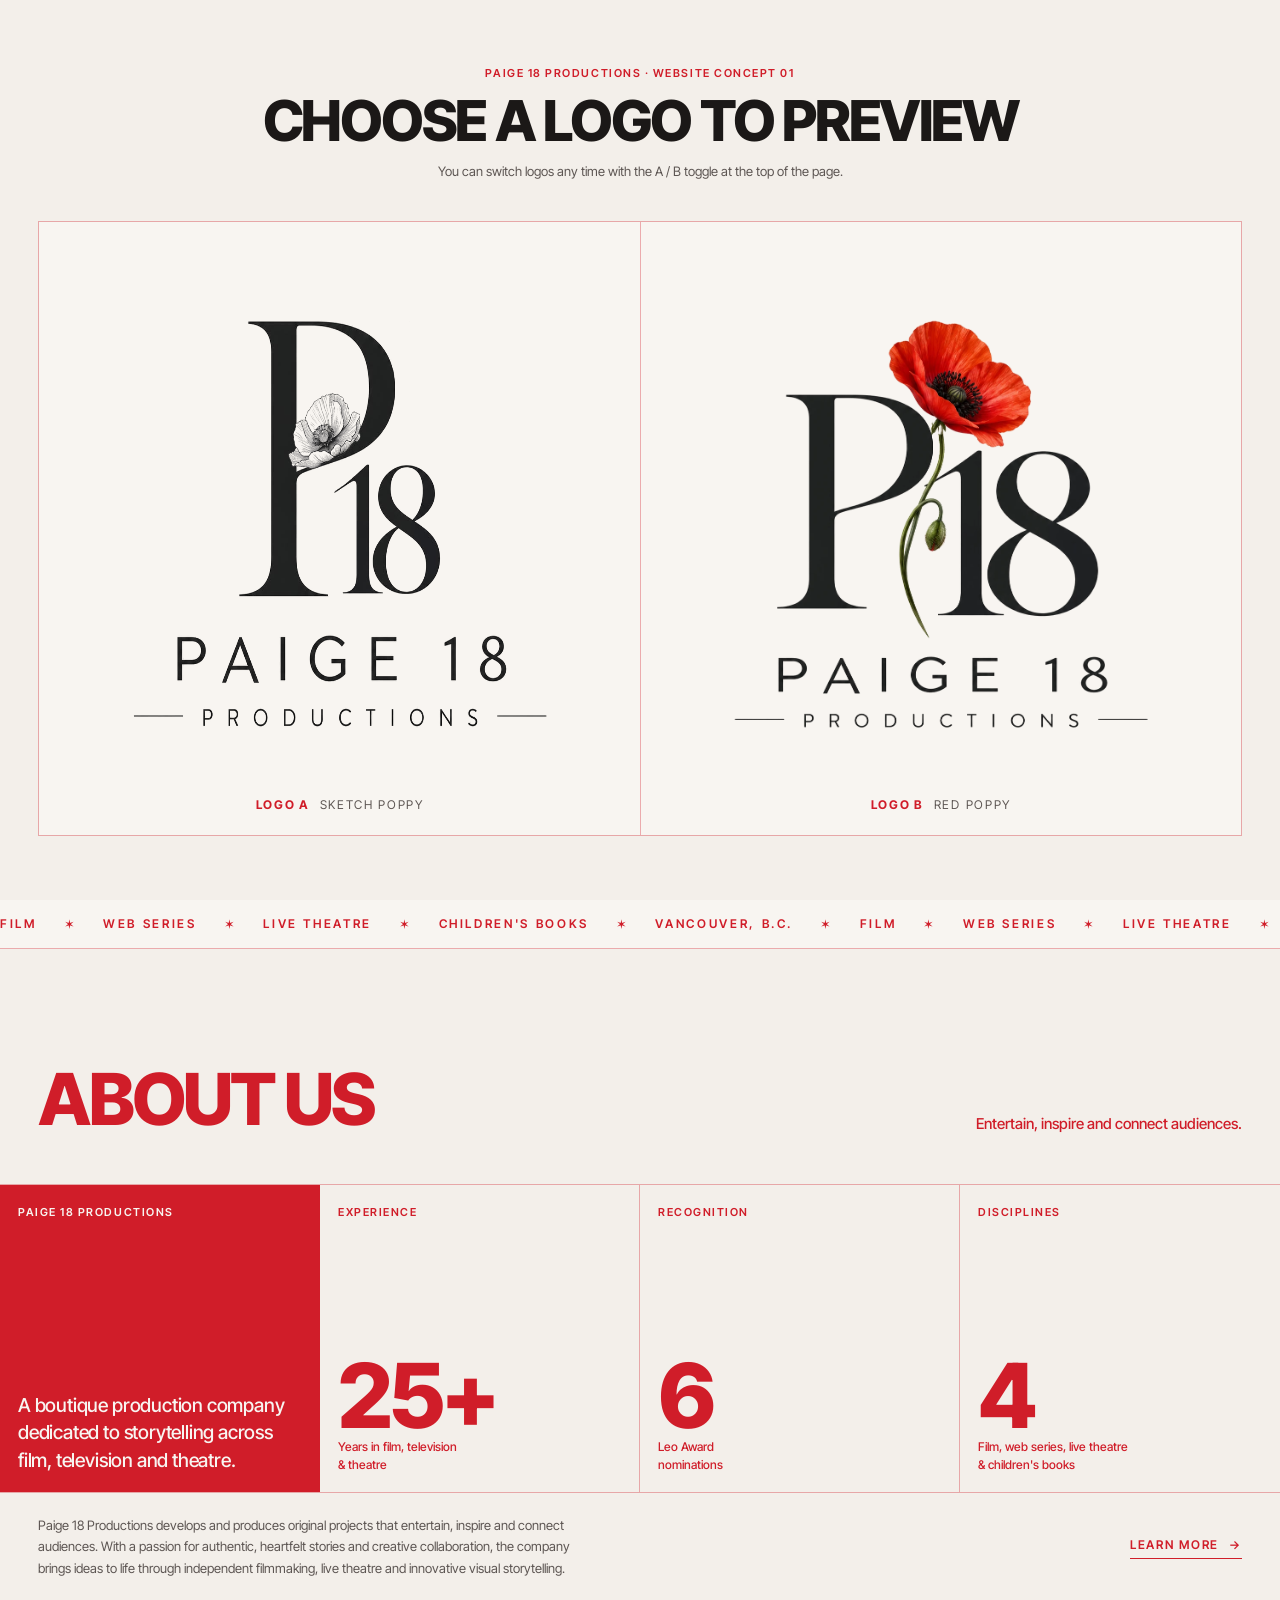
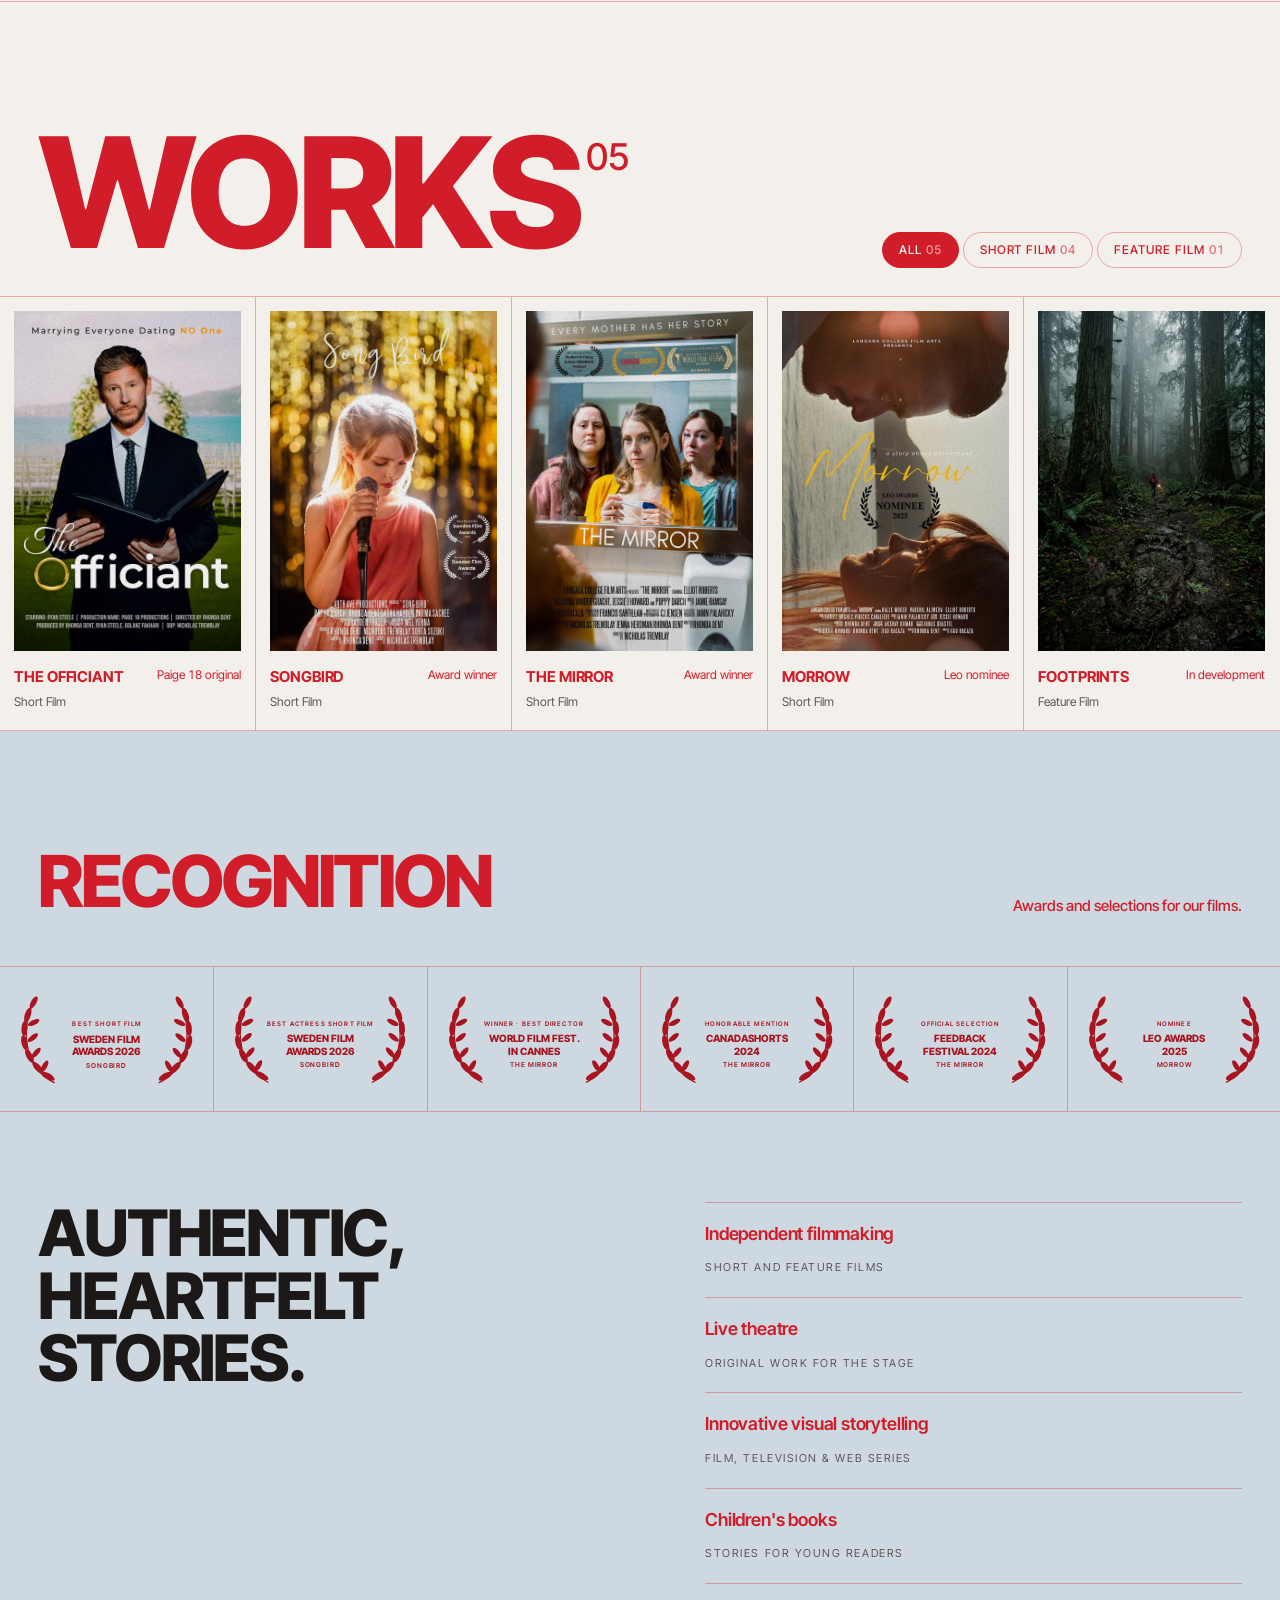
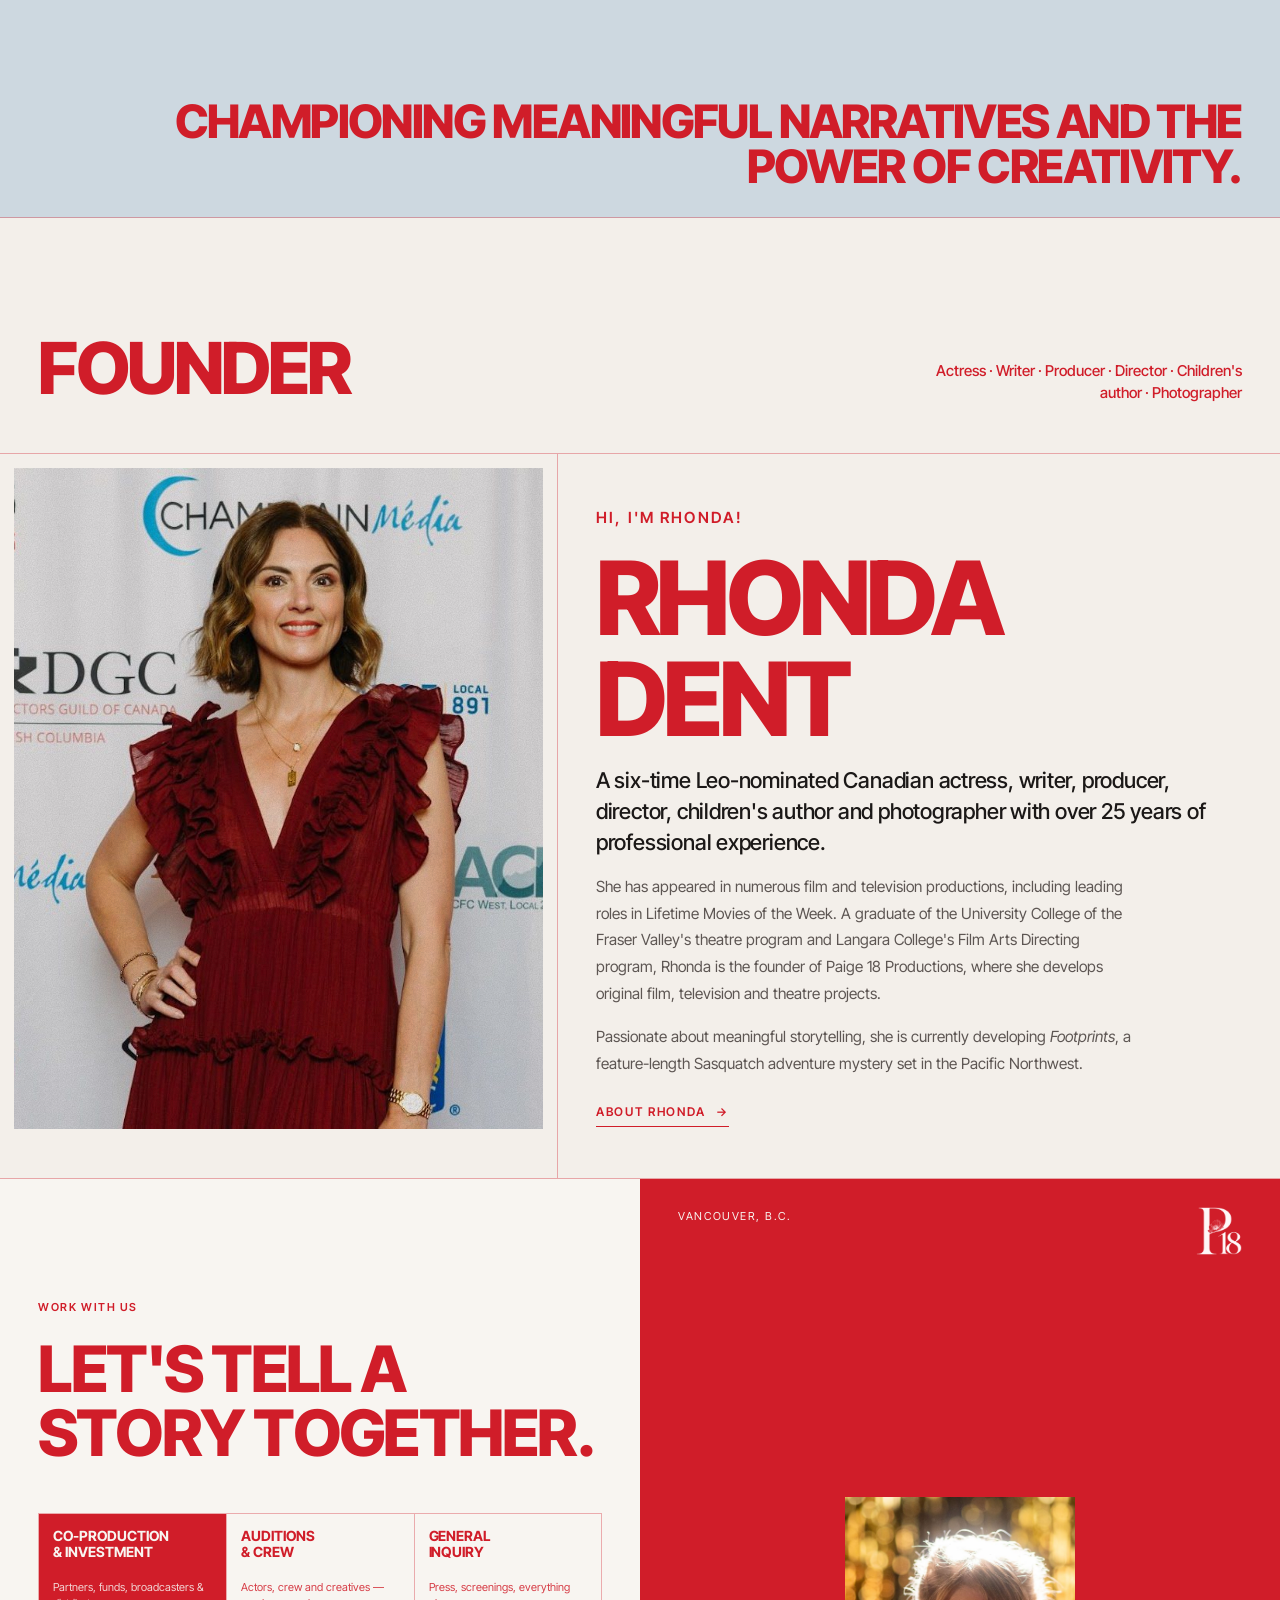
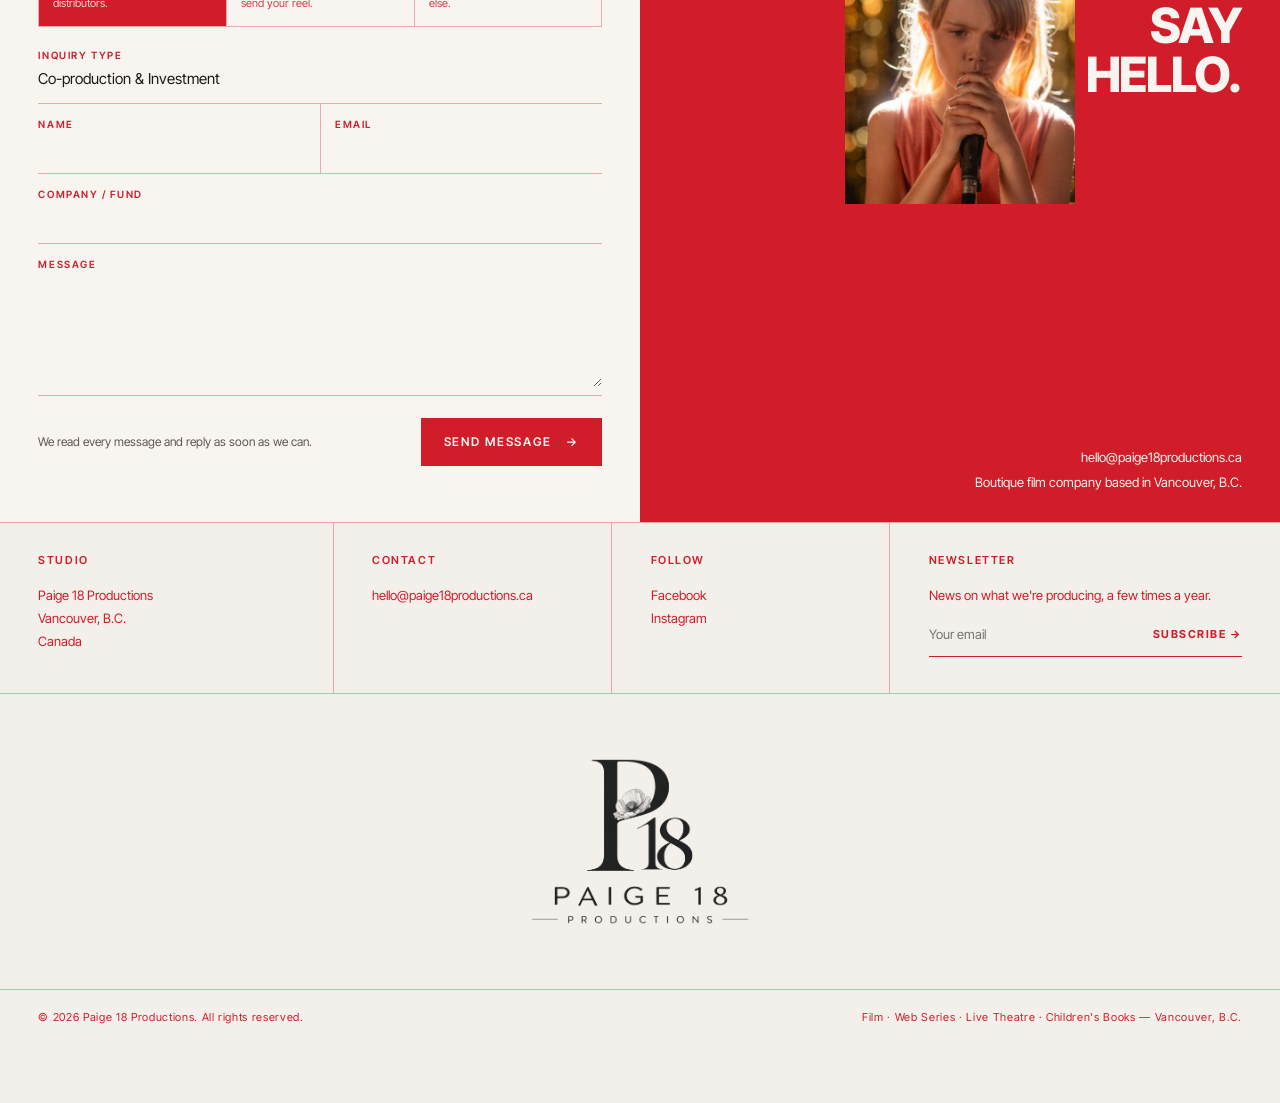
==== commit 0a0e9a39: "SongBird clip as the hero video and The Officiant in Works - Hero plays the SongBird clip (muted loo" ====
--- a/index.html
+++ b/index.html
@@ -73,9 +73,9 @@
     <!-- ============ 1. Hero ============ -->
     <section class="hero" aria-label="Featured reel">
       <div class="hero__media">
-        <div class="ph ph--dark" data-label="Video · Featured reel · 16:9 loop"><img src="assets/img/reel.jpg" alt="" onerror="this.remove()"><span class="ph__mark">REEL</span></div>
+        <div class="ph ph--dark" data-label="Video · Featured reel · 16:9 loop"><img src="assets/img/songbird-reel-poster.jpg" alt="" onerror="this.remove()"><span class="ph__mark">REEL</span></div>
         <!-- Hero reel: muted loop. For a YouTube background instead, use <div class="hero__yt" data-youtube="VIDEO_ID"></div> -->
-        <video class="hero__video" src="assets/video/hero-reel.mp4" poster="assets/img/reel.jpg" autoplay muted loop playsinline preload="auto" aria-hidden="true"></video>
+        <video class="hero__video" src="assets/video/songbird-reel.mp4" poster="assets/img/songbird-reel-poster.jpg" autoplay muted loop playsinline preload="auto" aria-hidden="true"></video>
       </div>
 
       <div class="hero__inner">
@@ -92,7 +92,7 @@
             </div>
           </div>
           <div class="hero__meta">
-            <span><span class="sound-dot"></span>SongBird — Best Short Film, Sweden Film Awards 2026</span>
+            <span><span class="sound-dot"></span>Now playing — SongBird · Best Short Film, Sweden Film Awards 2026</span>
             <span>Boutique film company · Vancouver, B.C.</span>
             <span>Scroll ↓</span>
           </div>
--- a/assets/css/style.css
+++ b/assets/css/style.css
@@ -633,7 +633,7 @@
 
 .works__grid {
   display: grid;
-  grid-template-columns: repeat(4, 1fr);
+  grid-template-columns: repeat(5, minmax(0, 1fr));
   border-top: 1px solid var(--line);
 }
 
@@ -702,7 +702,8 @@
 
 .work__meta {
   display: grid;
-  grid-template-columns: 1fr auto;
+  grid-template-columns: minmax(0, 1fr) auto;
+  grid-template-areas: "name year" "type type";
   gap: 2px 12px;
   font-size: 12px;
 }
@@ -715,8 +716,9 @@
   color: var(--red);
 }
 
-.work__year { color: var(--red); font-feature-settings: "tnum"; }
-.work__type { color: var(--ink-soft); }
+.work__name { grid-area: name; min-width: 0; }
+.work__year { grid-area: year; color: var(--red); font-feature-settings: "tnum"; white-space: nowrap; }
+.work__type { grid-area: type; color: var(--ink-soft); }
 
 .work__link { position: absolute; inset: 0; z-index: 6; }
 .work__link:focus-visible { outline: 2px solid var(--red); outline-offset: -4px; }
@@ -774,8 +776,7 @@
 
 .quotes__big {
   font-size: clamp(36px, 5vw, 76px);
-  color: var(--paper);
-  text-shadow: 0 0 1px rgba(0,0,0,0.02);
+  color: var(--ink);
 }
 
 .quotes__list { list-style: none; margin: 0; padding: 0; }
@@ -1426,7 +1427,7 @@
 /* ---------- Responsive ---------- */
 
 @media (max-width: 1080px) {
-  .works__grid, .people__grid { grid-template-columns: repeat(3, 1fr); }
+  .people__grid { grid-template-columns: repeat(3, minmax(0, 1fr)); }
   .person:nth-child(3) { border-right: 0; }
   .person:nth-child(4) { display: none; }
   .footer__grid { grid-template-columns: 1fr 1fr; }
@@ -1472,7 +1473,8 @@
   .about__cell:nth-child(-n+2) { border-bottom: 1px solid var(--line); }
   .about__foot { flex-direction: column; align-items: flex-start; }
 
-  .works__grid { grid-template-columns: 1fr 1fr; }
+  .works__grid { grid-template-columns: repeat(2, minmax(0, 1fr)); }
+  .work__meta { grid-template-columns: minmax(0, 1fr); grid-template-areas: "name" "type" "year"; }
 
   .laurels { grid-template-columns: 1fr 1fr; }
   .laurel:nth-child(3) { border-left: 0; }
@@ -1594,3 +1596,5 @@
 @media (prefers-reduced-motion: reduce) {
   .hero__title .line > span, .char { transform: none !important; opacity: 1 !important; }
 }
+
+.work-hero .ph > img { object-position: 50% 22%; }
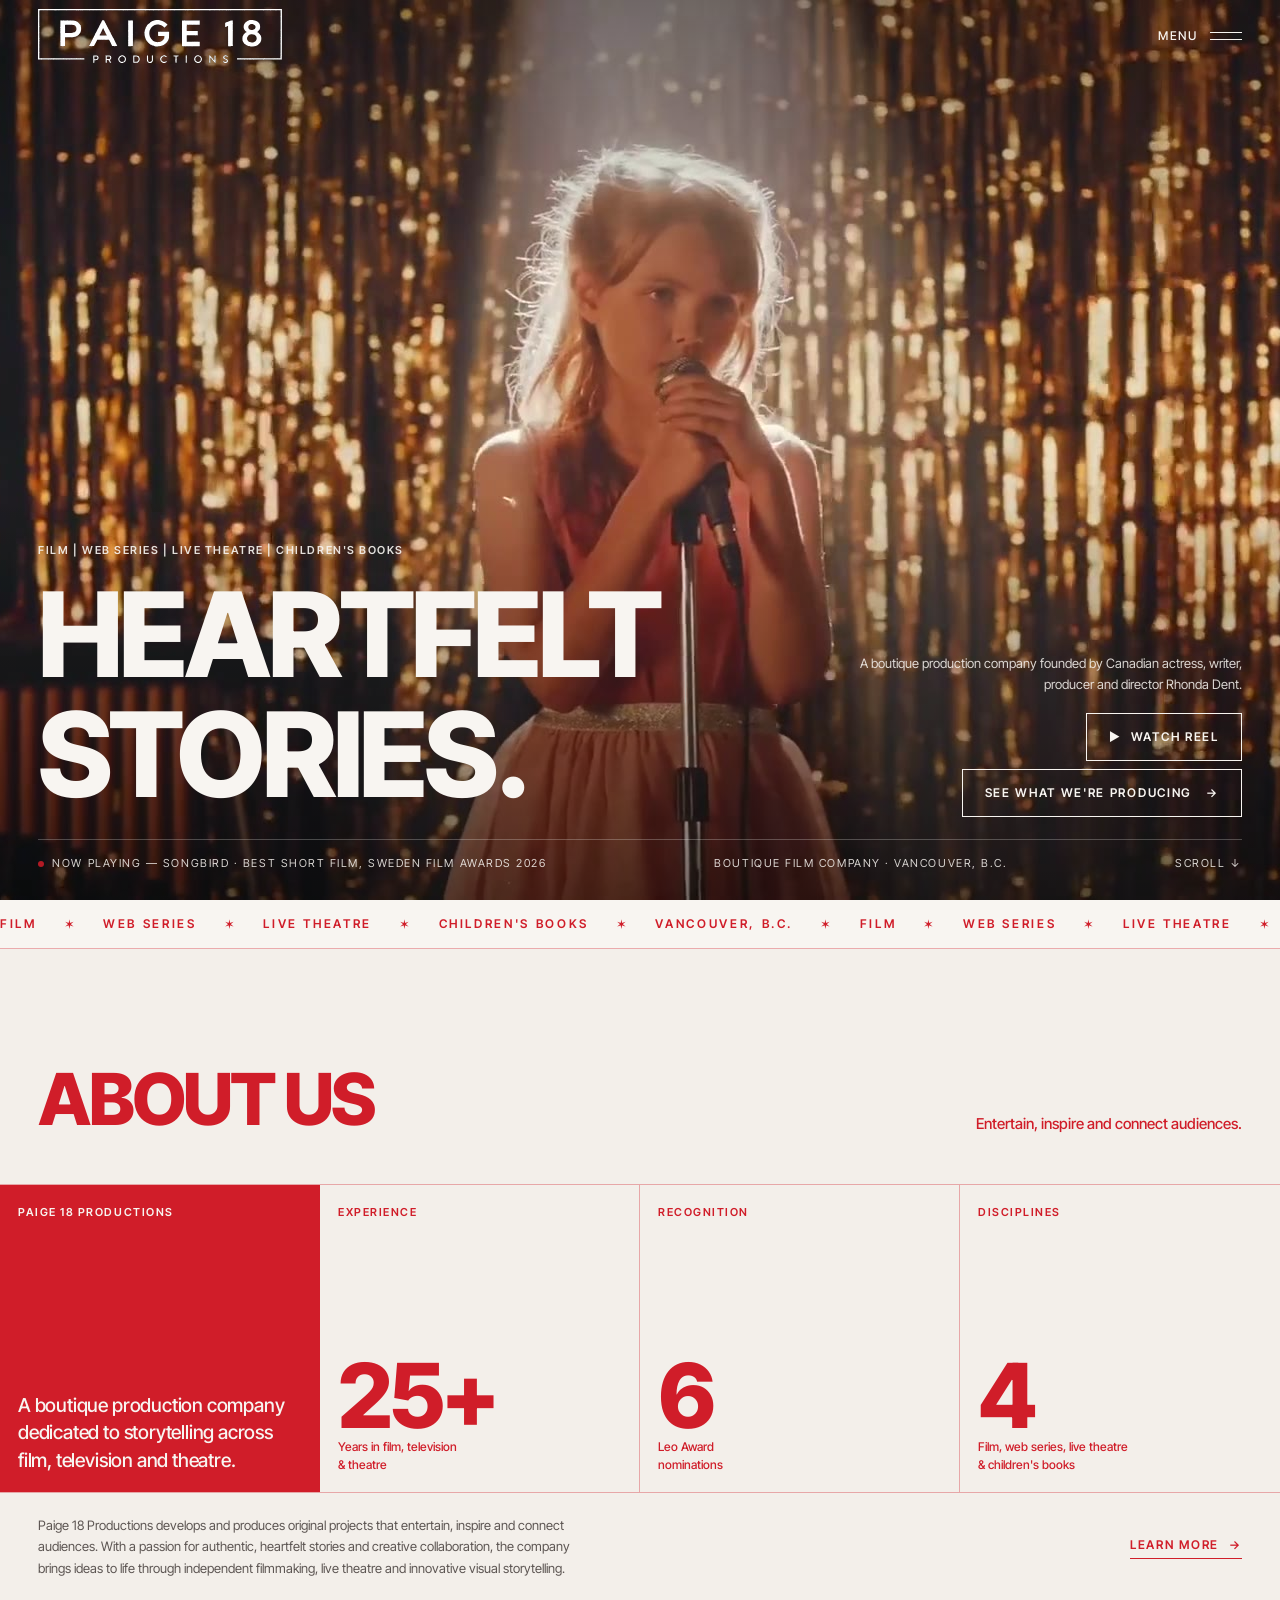
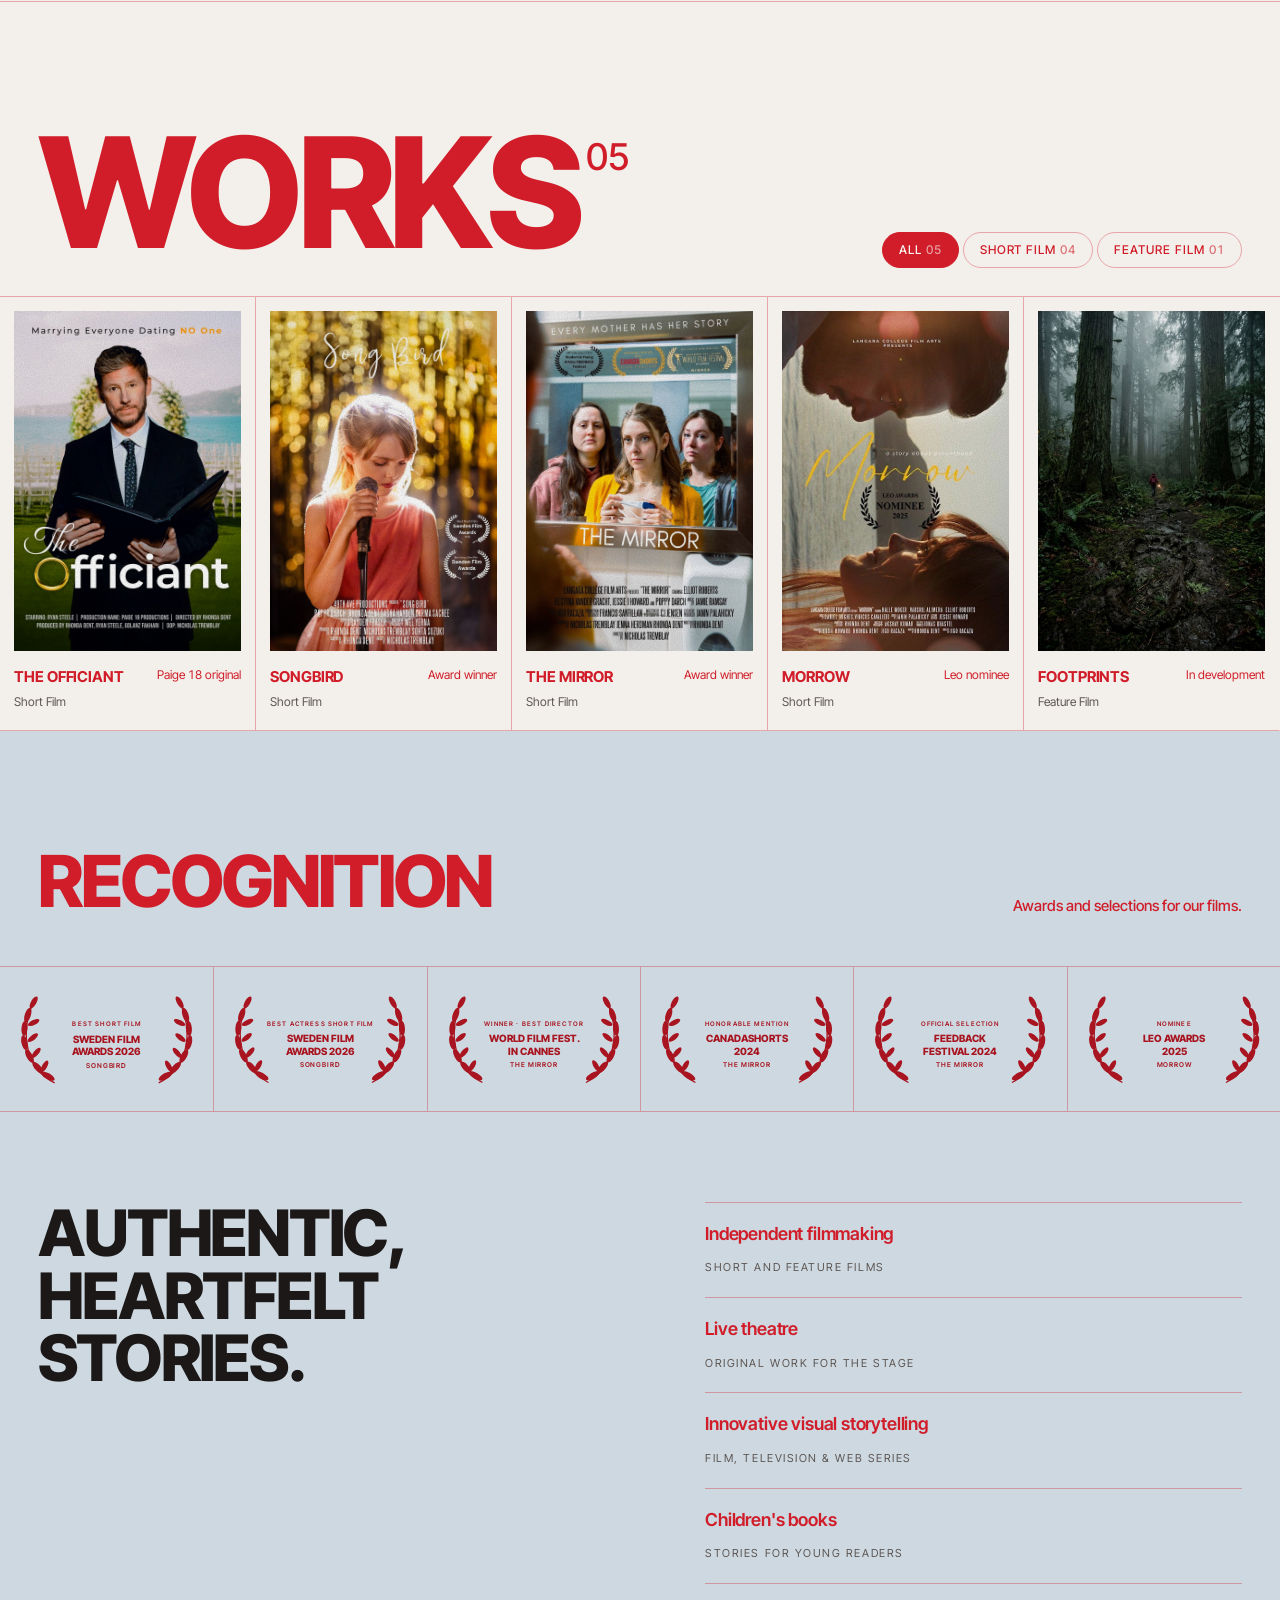
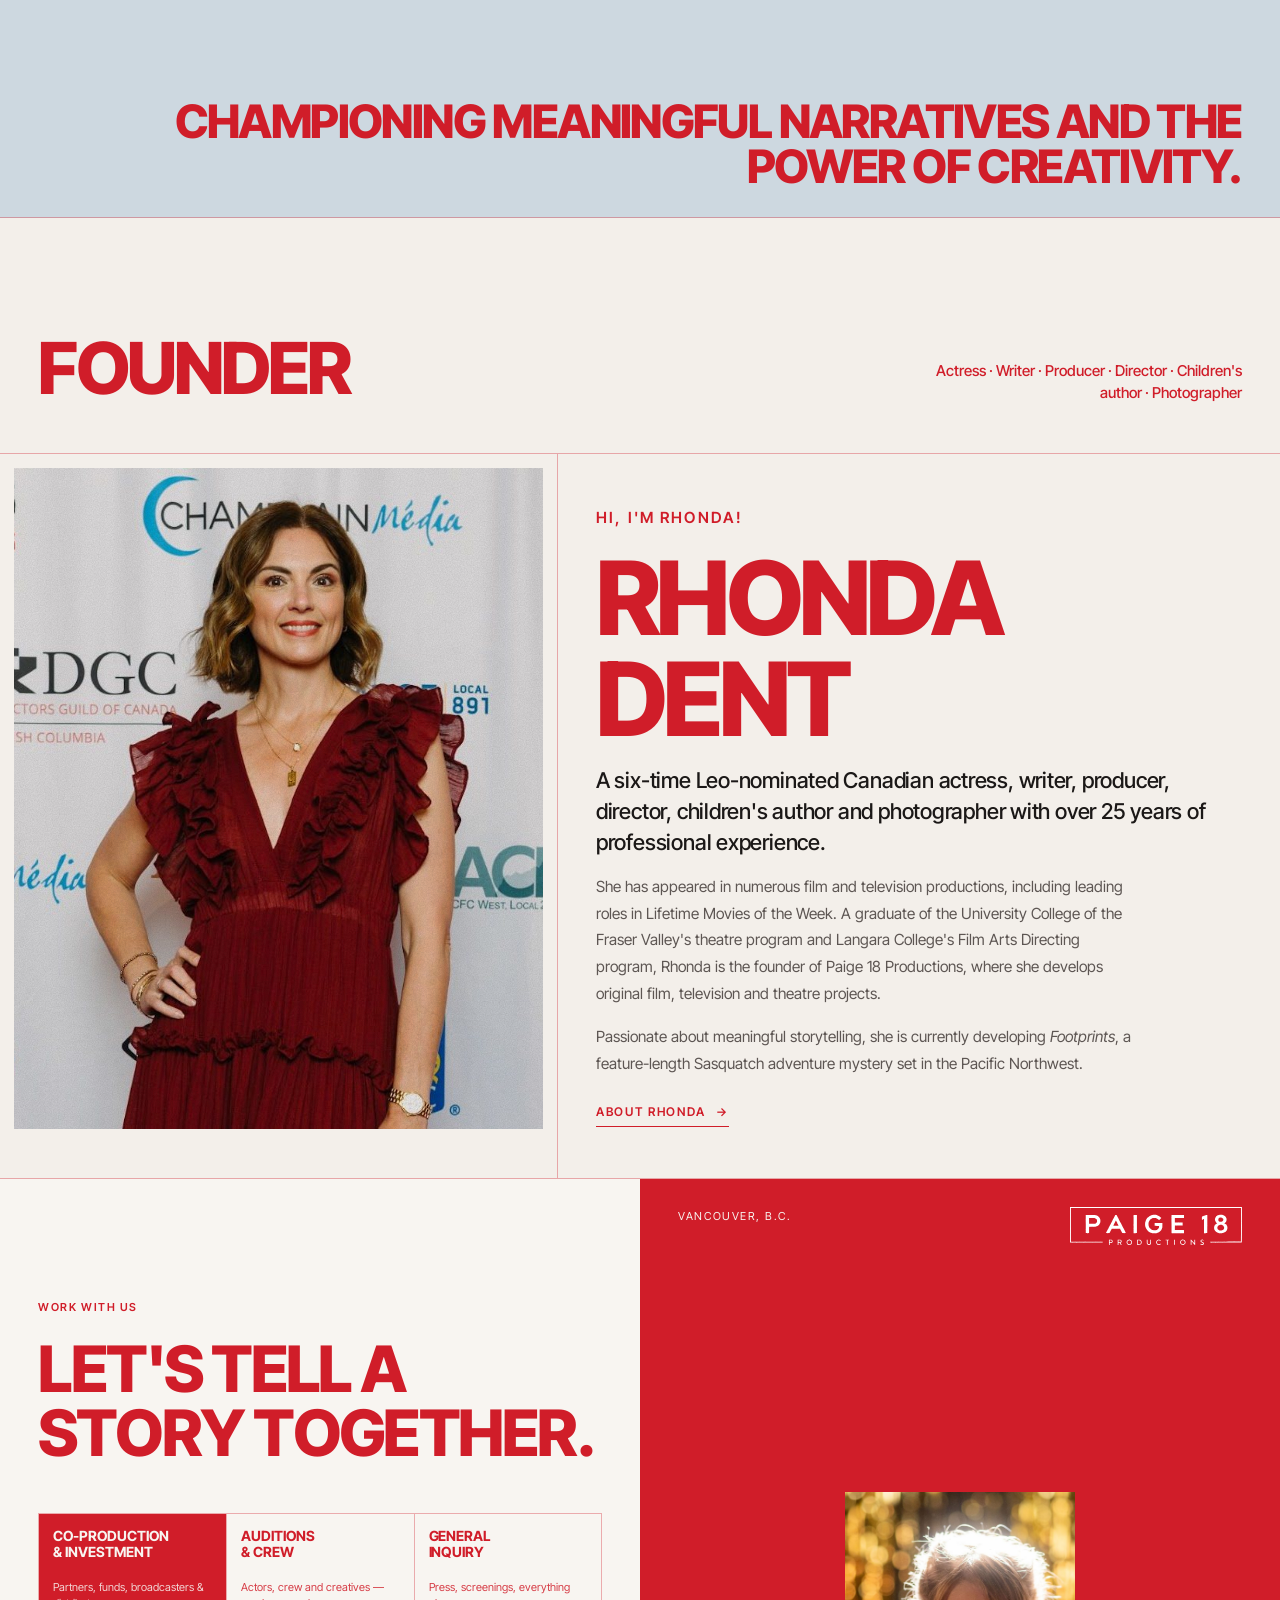
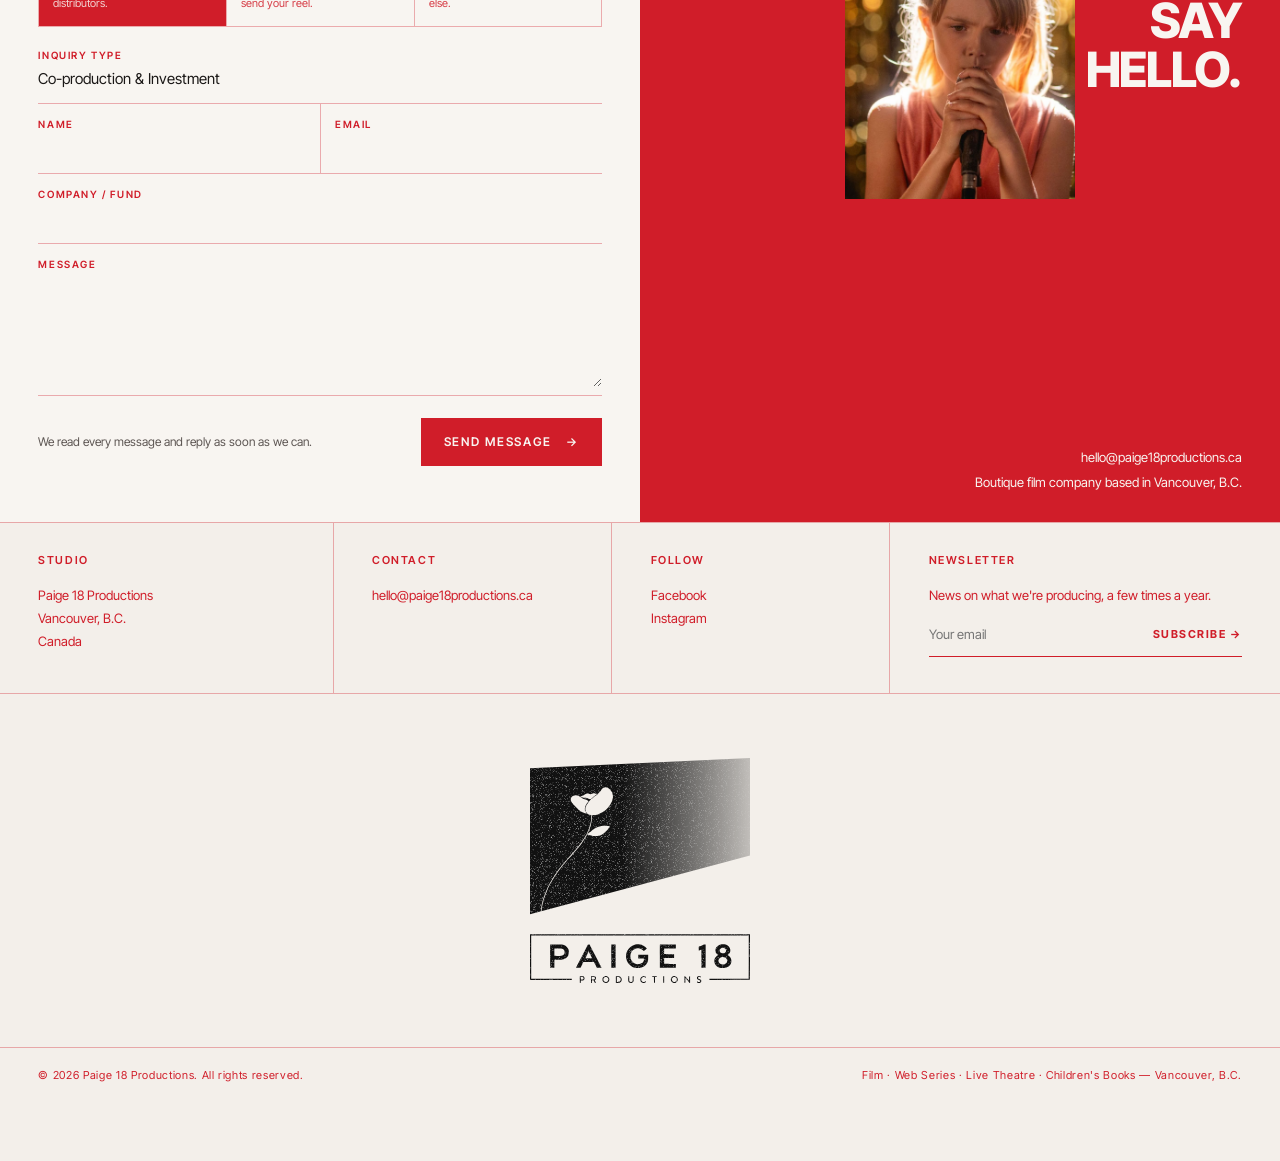
==== commit 206f99b5: "Apply the final Paige 18 logo and remove the logo chooser - Header wordmark (white over the hero, bl" ====
--- a/index.html
+++ b/index.html
@@ -1,13 +1,12 @@
 <!doctype html>
-<html lang="en" data-logo="a">
+<html lang="en">
 <head>
   <meta charset="utf-8">
   <meta name="viewport" content="width=device-width, initial-scale=1">
   <title>Paige 18 Productions — Film, Web Series, Live Theatre &amp; Children's Books</title>
   <meta name="description" content="Paige 18 Productions is a boutique production company in Vancouver, B.C., founded by Canadian actress, writer, producer and director Rhonda Dent.">
-  <script>var l="a";try{var s=localStorage.getItem("paige18-logo");if(s==="a"||s==="b")l=s}catch(e){}document.documentElement.setAttribute("data-logo",l)</script>
-  <link rel="icon" type="image/png" href="assets/img/logo/concepts/favicon-a.png">
-  <link rel="apple-touch-icon" href="assets/img/logo/concepts/favicon-a.png">
+  <link rel="icon" type="image/png" href="assets/img/logo/final/favicon.png">
+  <link rel="apple-touch-icon" href="assets/img/logo/final/favicon.png">
   <meta name="theme-color" content="#f3efea">
   <link rel="preconnect" href="https://fonts.googleapis.com">
   <link rel="preconnect" href="https://fonts.gstatic.com" crossorigin>
@@ -18,37 +17,16 @@
 
   <a class="sr-only" href="#main">Skip to content</a>
 
-  <!-- ============ Entry: choose a logo concept ============ -->
-  <div class="intro" id="intro" role="dialog" aria-modal="true" aria-labelledby="intro-title">
-    <div class="intro__head">
-      <span class="eyebrow">Paige 18 Productions · Website concept 01</span>
-      <h1 class="intro__title" id="intro-title">Choose a logo to preview</h1>
-      <p class="intro__note">You can switch logos any time with the A / B toggle at the top of the page.</p>
-    </div>
-    <div class="intro__options">
-      <button class="intro__card" data-pick="a" aria-pressed="false">
-        <img src="assets/img/logo/concepts/logo-a.png" alt="Logo A: serif P18 with a hand-drawn poppy" width="985" height="750">
-        <span class="intro__label"><strong>Logo A</strong> Sketch poppy</span>
-      </button>
-      <button class="intro__card" data-pick="b" aria-pressed="false">
-        <img src="assets/img/logo/concepts/logo-b.png" alt="Logo B: serif P18 with a red poppy" width="985" height="963">
-        <span class="intro__label"><strong>Logo B</strong> Red poppy</span>
-      </button>
-    </div>
-  </div>
-
   <!-- ============ Header ============ -->
   <header class="site-header">
     <a class="logo" href="index.html" aria-label="Paige 18 Productions — home">
-      <img class="logo__img logo__img--red lg-a" src="assets/img/logo/concepts/logo-a-mark.png" alt="Paige 18 Productions" width="488" height="514">
-      <img class="logo__img logo__img--white lg-a" src="assets/img/logo/concepts/logo-a-mark-white.png" alt="" width="488" height="514">
-      <img class="logo__img logo__img--red lg-b" src="assets/img/logo/concepts/logo-b-mark.png" alt="Paige 18 Productions" width="769" height="754">
-      <img class="logo__img logo__img--white lg-b" src="assets/img/logo/concepts/logo-b-mark-white.png" alt="" width="769" height="754">
+      <img class="logo__img logo__img--red" src="assets/img/logo/final/paige18-wordmark.svg" alt="Paige 18 Productions" width="704" height="156">
+      <img class="logo__img logo__img--white" src="assets/img/logo/final/paige18-wordmark-white.svg" alt="" width="704" height="156">
     </a>
     <nav class="nav" id="nav" aria-label="Main">
       <div class="nav__mark">
-        <img class="lg-a" src="assets/img/logo/concepts/logo-a-white.png" alt="" width="985" height="750">
-        <img class="lg-b" src="assets/img/logo/concepts/logo-b-white.png" alt="" width="985" height="963">
+        <img src="assets/img/logo/final/paige18-symbol.svg" alt="" width="704" height="500">
+        <img src="assets/img/logo/final/paige18-wordmark-white.svg" alt="" width="704" height="156">
       </div>
       <div class="nav__links">
         <a href="#works">Works</a>
@@ -59,11 +37,6 @@
       <div class="nav__foot"><span>Film · Web Series · Live Theatre · Children's Books</span><span>Vancouver, B.C.</span></div>
     </nav>
     <div class="header__right">
-      <div class="logo-switch" role="group" aria-label="Logo concept">
-        <span>Logo</span>
-        <button data-pick="a" aria-pressed="true">A</button>
-        <button data-pick="b" aria-pressed="false">B</button>
-      </div>
       <button class="menu-btn" aria-label="Menu" aria-controls="nav" aria-expanded="false"><em class="menu-btn__label">Menu</em><i class="menu-btn__icon"><span></span><span></span></i></button>
     </div>
   </header>
@@ -261,10 +234,7 @@
       <div class="contact__right">
         <div class="contact__right-top">
           <span>Vancouver, B.C.</span>
-          <span class="contact__mark">
-            <img class="lg-a" src="assets/img/logo/concepts/logo-a-mark-white.png" alt="" width="488" height="514">
-            <img class="lg-b" src="assets/img/logo/concepts/logo-b-mark-white.png" alt="" width="769" height="754">
-          </span>
+          <img class="contact__mark" src="assets/img/logo/final/paige18-wordmark-white.svg" alt="" width="704" height="156">
         </div>
 
         <div class="contact__visual">
@@ -317,10 +287,7 @@
         </form>
       </div>
     </div>
-    <div class="footer__wordmark">
-      <img class="lg-a" src="assets/img/logo/concepts/logo-a.png" alt="Paige 18 Productions" width="985" height="750" loading="lazy">
-      <img class="lg-b" src="assets/img/logo/concepts/logo-b.png" alt="Paige 18 Productions" width="985" height="963" loading="lazy">
-    </div>
+    <div class="footer__wordmark"><img src="assets/img/logo/final/paige18-primary.svg" alt="Paige 18 Productions" width="704" height="720" loading="lazy"></div>
     <div class="footer__bar">
       <span>© <span id="year">2026</span> Paige 18 Productions. All rights reserved.</span>
       <span>Film · Web Series · Live Theatre · Children's Books — Vancouver, B.C.</span>
--- a/assets/css/style.css
+++ b/assets/css/style.css
@@ -223,8 +223,8 @@
   transition: opacity 0.45s var(--ease), visibility 0.45s;
 }
 
-.nav__mark { display: flex; align-items: center; }
-.nav__mark img { width: min(34vw, 440px); height: auto; }
+.nav__mark { display: flex; flex-direction: column; align-items: flex-start; gap: 22px; }
+.nav__mark img { width: min(30vw, 400px); height: auto; }
 
 .nav__links { display: flex; flex-direction: column; gap: 2px; }
 
@@ -1154,7 +1154,7 @@
 
 .founder__body .link-arrow { align-self: flex-start; margin-top: 8px; }
 
-.contact__mark img { height: 48px; width: auto; }
+.contact__mark { height: 38px; width: auto; }
 
 .laurels--six { grid-template-columns: repeat(6, 1fr); }
 .laurels--six .laurel { padding: 22px 6px; }
@@ -1445,6 +1445,7 @@
     row-gap: 28px;
   }
 
+  .nav__mark { gap: 14px; }
   .nav__mark img { width: min(56vw, 220px); }
   .nav__links { align-self: center; }
   .nav__links a { font-size: clamp(40px, 12vw, 64px); }
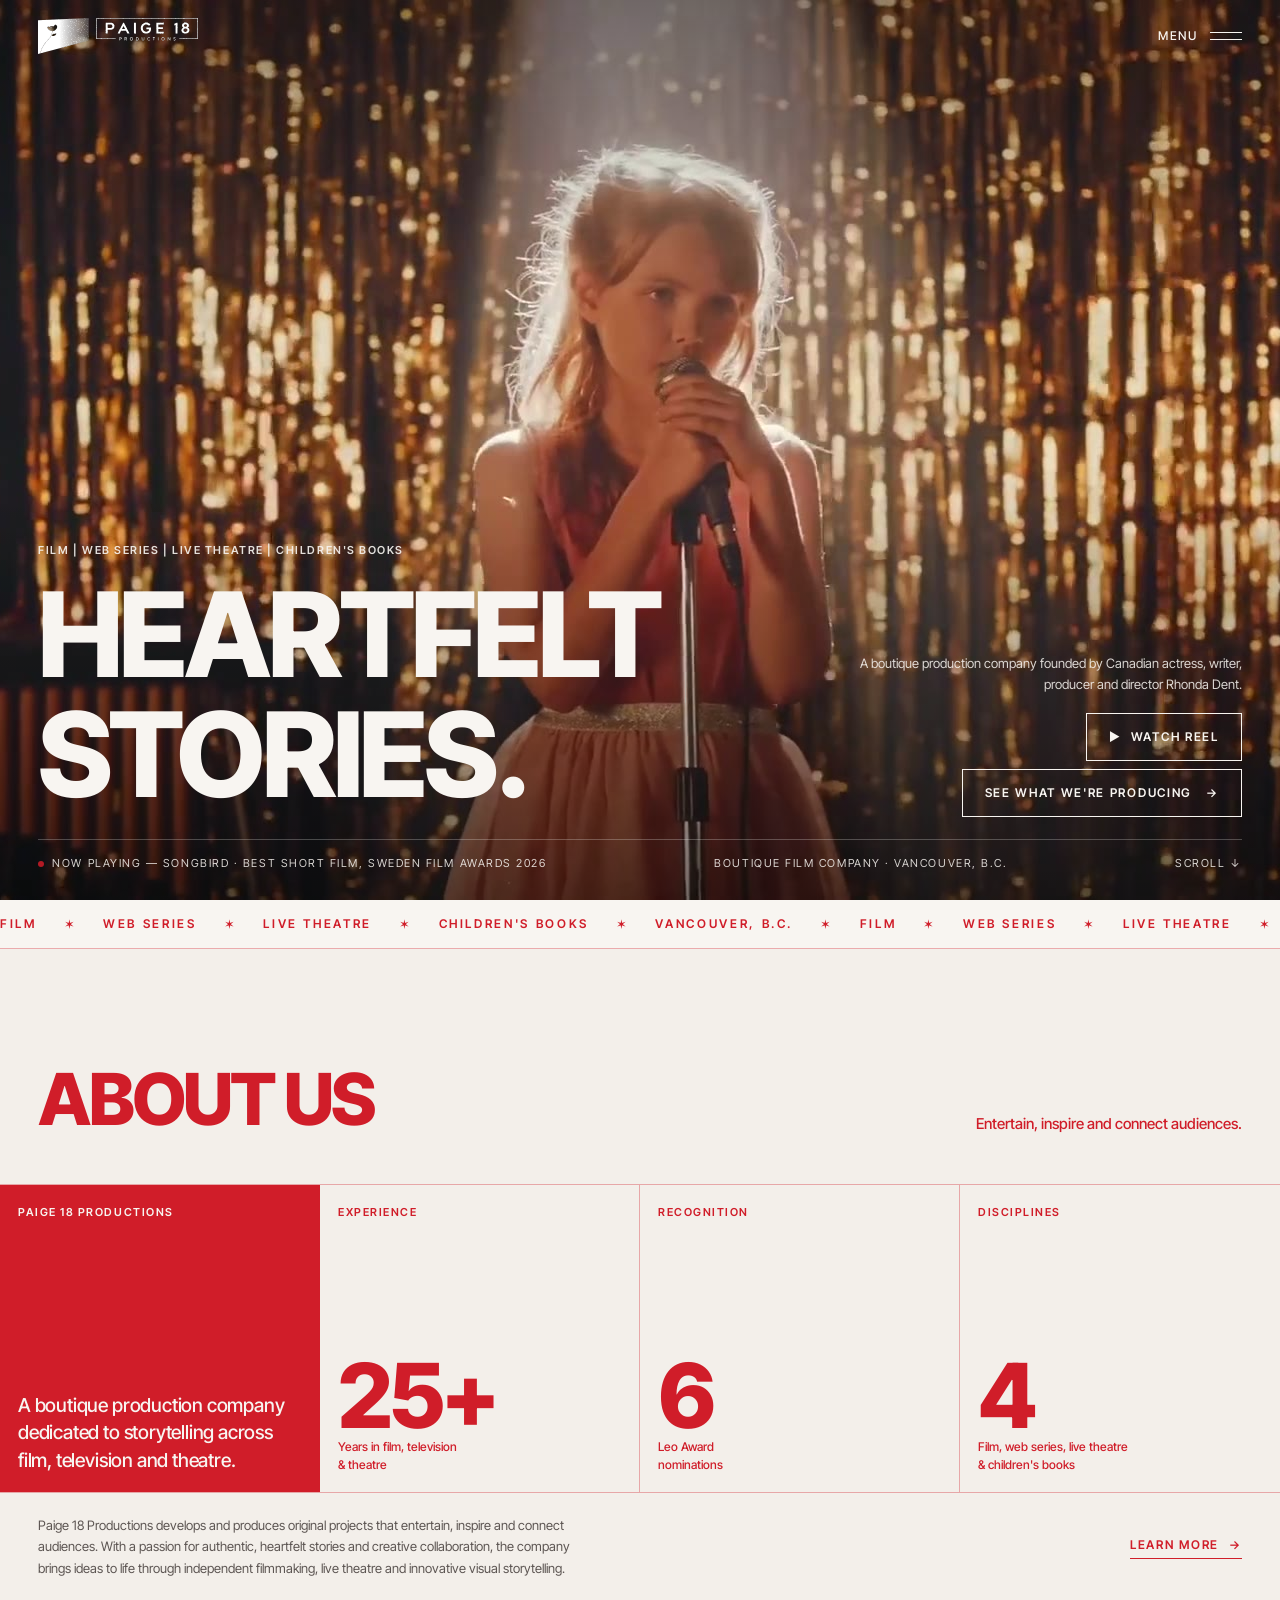
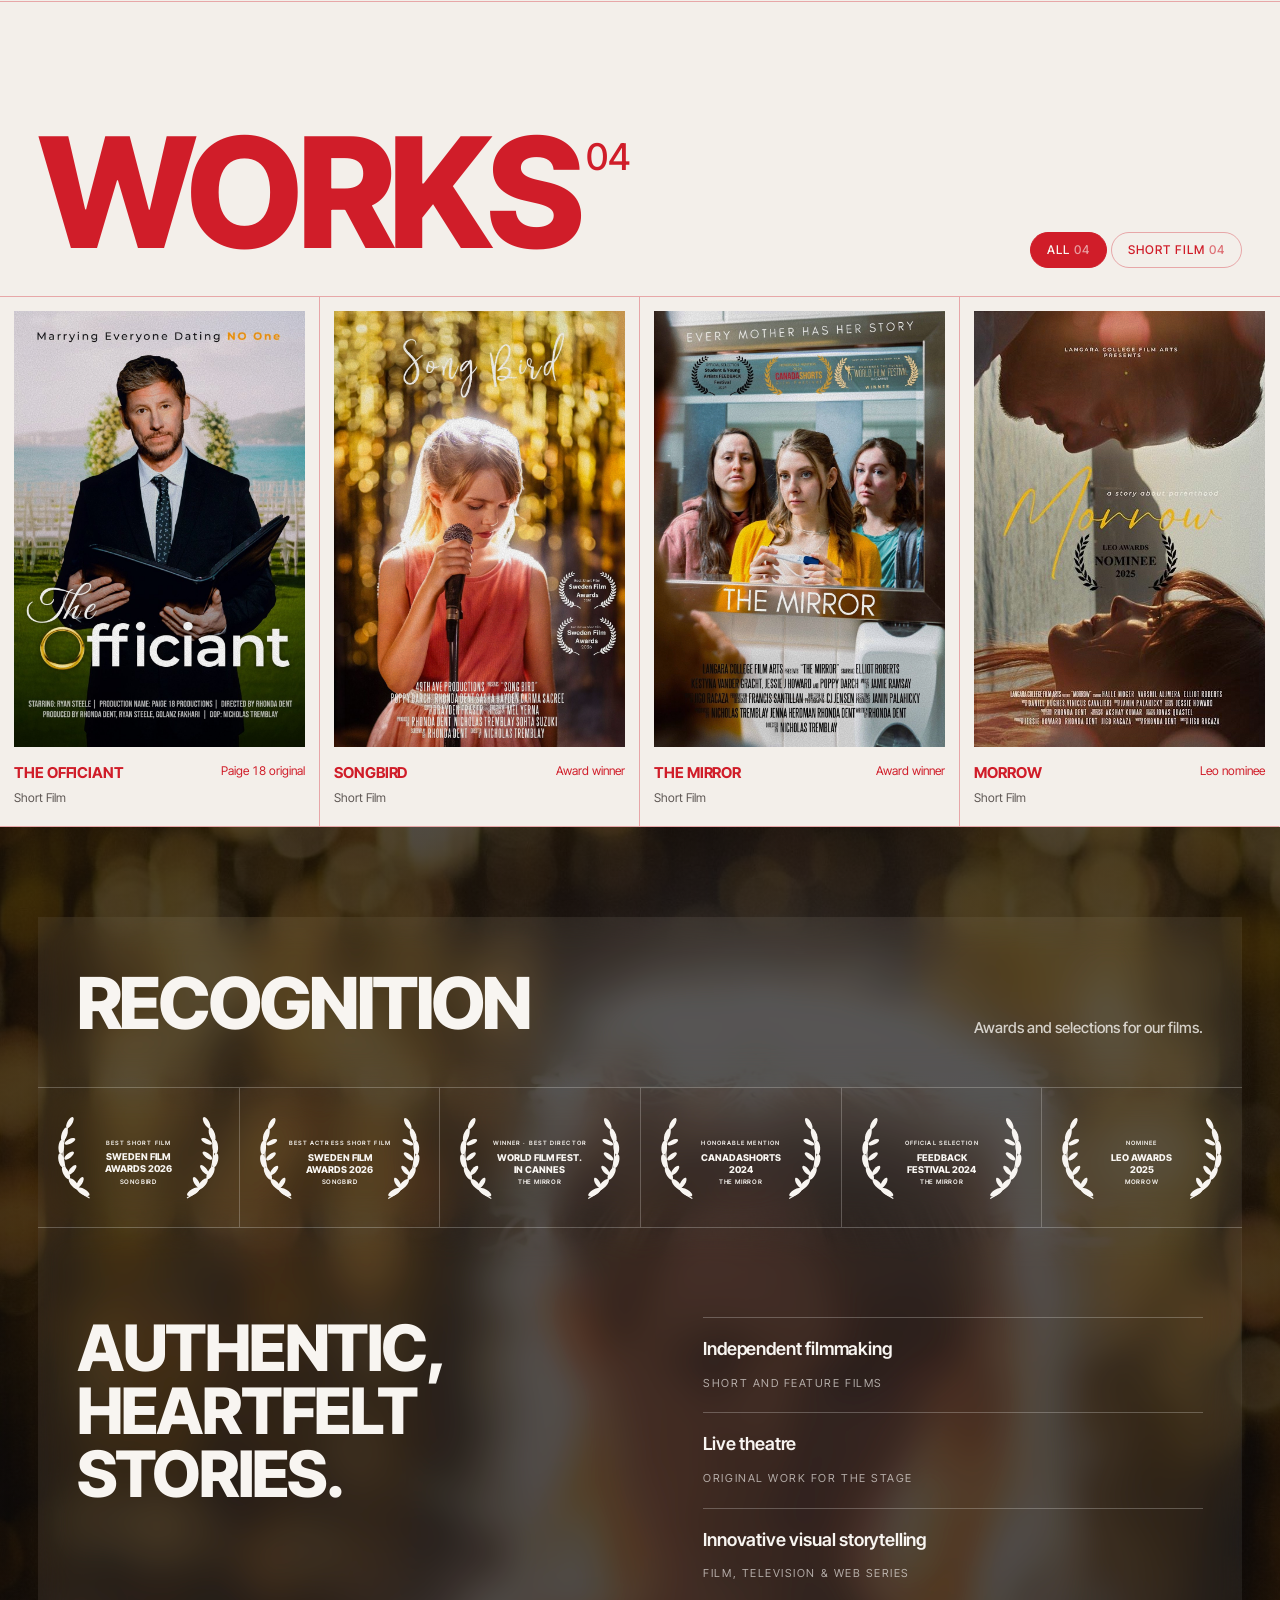
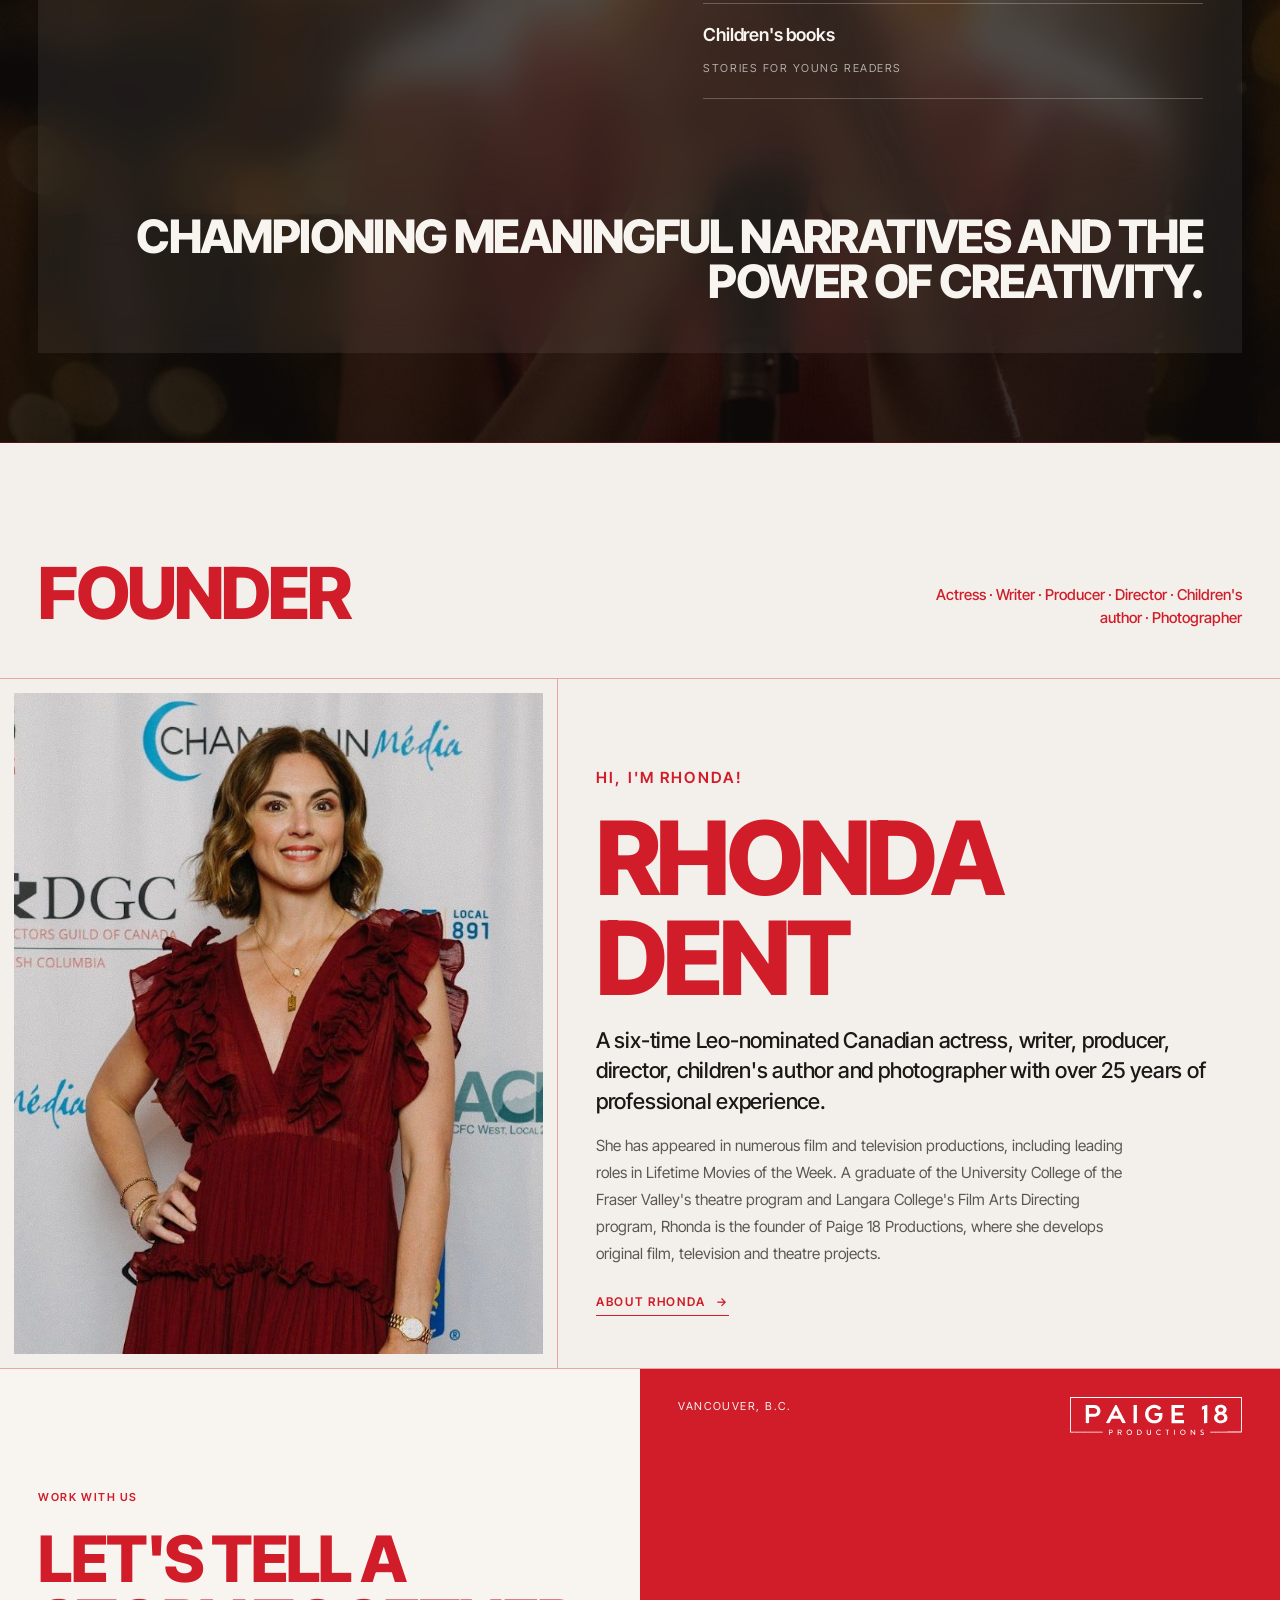
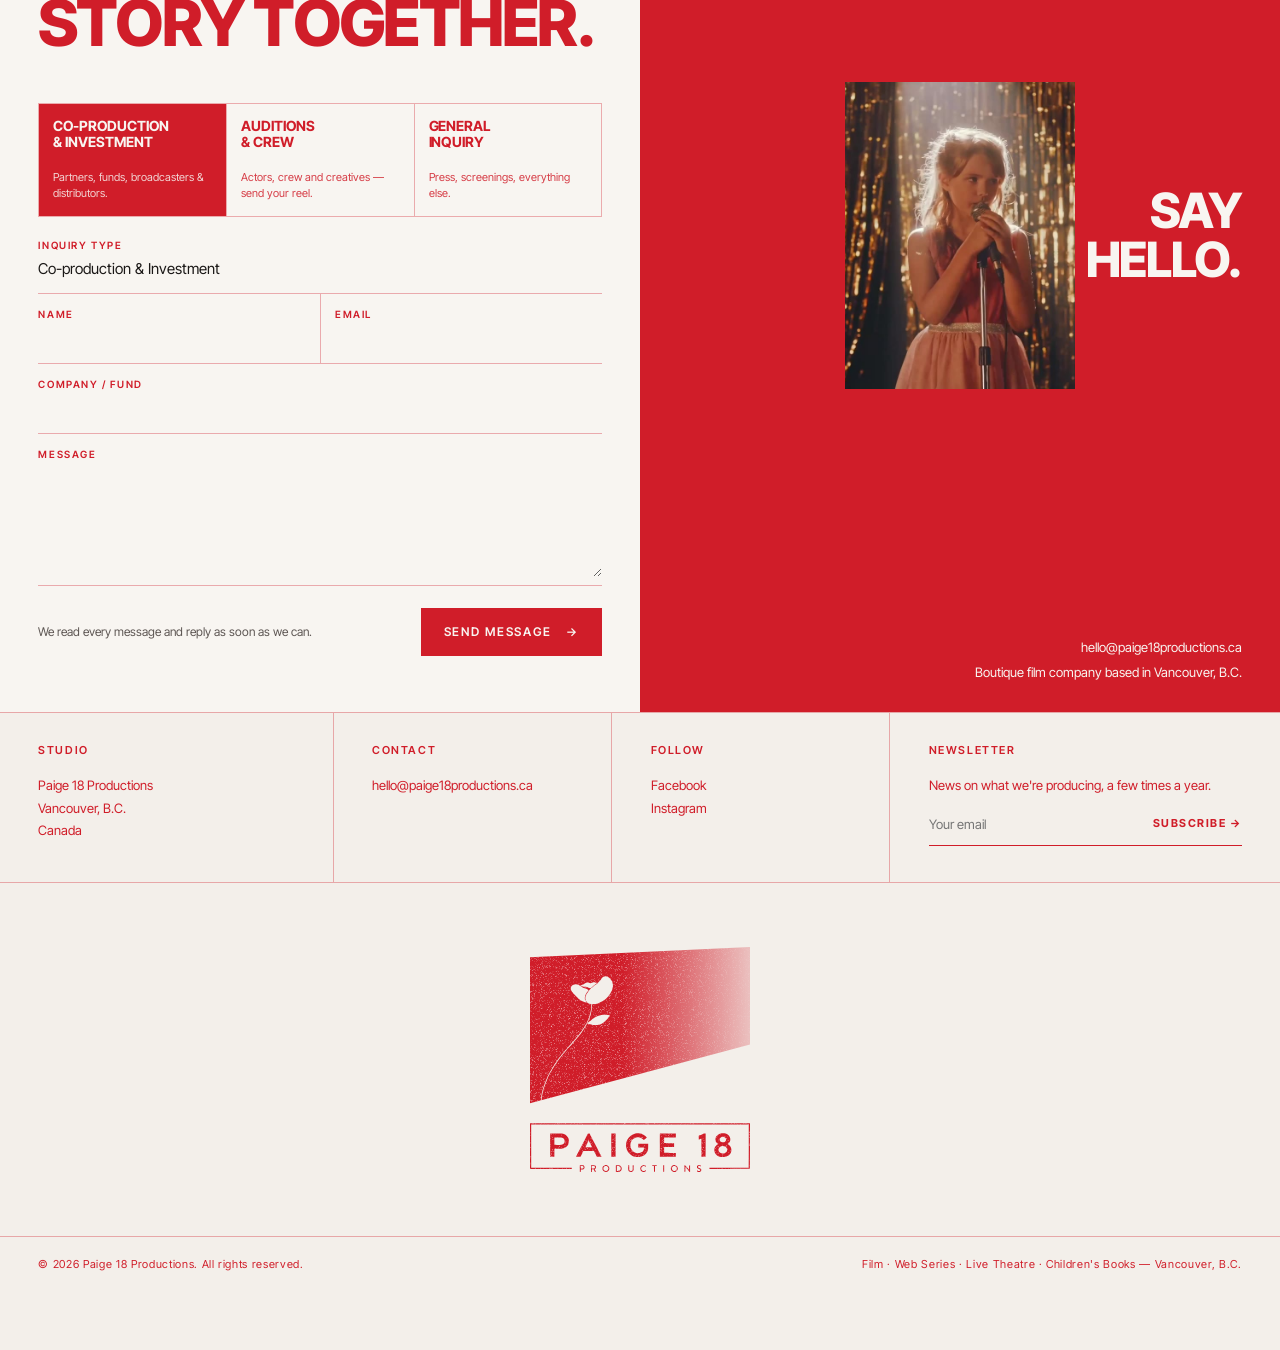
==== commit f4e11e66: "Horizontal logo, Recognition photo panel, SongBird stills, drop Footprints - Header uses the horizon" ====
--- a/index.html
+++ b/index.html
@@ -5,8 +5,8 @@
   <meta name="viewport" content="width=device-width, initial-scale=1">
   <title>Paige 18 Productions — Film, Web Series, Live Theatre &amp; Children's Books</title>
   <meta name="description" content="Paige 18 Productions is a boutique production company in Vancouver, B.C., founded by Canadian actress, writer, producer and director Rhonda Dent.">
-  <link rel="icon" type="image/png" href="assets/img/logo/final/favicon.png">
-  <link rel="apple-touch-icon" href="assets/img/logo/final/favicon.png">
+  <link rel="icon" type="image/png" href="assets/img/logo/final/favicon-red.png">
+  <link rel="apple-touch-icon" href="assets/img/logo/final/favicon-red.png">
   <meta name="theme-color" content="#f3efea">
   <link rel="preconnect" href="https://fonts.googleapis.com">
   <link rel="preconnect" href="https://fonts.gstatic.com" crossorigin>
@@ -20,12 +20,12 @@
   <!-- ============ Header ============ -->
   <header class="site-header">
     <a class="logo" href="index.html" aria-label="Paige 18 Productions — home">
-      <img class="logo__img logo__img--red" src="assets/img/logo/final/paige18-wordmark.svg" alt="Paige 18 Productions" width="704" height="156">
-      <img class="logo__img logo__img--white" src="assets/img/logo/final/paige18-wordmark-white.svg" alt="" width="704" height="156">
+      <img class="logo__img logo__img--red" src="assets/img/logo/final/paige18-horizontal.svg" alt="Paige 18 Productions" width="1109" height="250">
+      <img class="logo__img logo__img--white" src="assets/img/logo/final/paige18-horizontal-white.svg" alt="" width="1109" height="250">
     </a>
     <nav class="nav" id="nav" aria-label="Main">
       <div class="nav__mark">
-        <img src="assets/img/logo/final/paige18-symbol.svg" alt="" width="704" height="500">
+        <img src="assets/img/logo/final/paige18-symbol-white.svg" alt="" width="704" height="500">
         <img src="assets/img/logo/final/paige18-wordmark-white.svg" alt="" width="704" height="156">
       </div>
       <div class="nav__links">
@@ -128,14 +128,13 @@
         <div class="filters" role="group" aria-label="Filter works">
           <button class="filter is-active" data-filter="all" aria-pressed="true">All<span class="count"></span></button>
           <button class="filter" data-filter="short" aria-pressed="false">Short Film<span class="count"></span></button>
-          <button class="filter" data-filter="feature" aria-pressed="false">Feature Film<span class="count"></span></button>
         </div>
       </div>
       <div class="works__grid" id="works-grid"></div>
     </section>
 
     <!-- ============ 4. Recognition ============ -->
-    <section class="section press" id="recognition">
+    <section class="section press press--photo" id="recognition">
       <div class="section__head">
         <h2 class="section__script reveal">Recognition</h2>
         <p class="section__aside reveal">Awards and selections for our films.</p>
@@ -177,7 +176,6 @@
           <h3 class="founder__name">Rhonda<br>Dent</h3>
           <p class="founder__lede">A six-time Leo-nominated Canadian actress, writer, producer, director, children's author and photographer with over 25 years of professional experience.</p>
           <p>She has appeared in numerous film and television productions, including leading roles in Lifetime Movies of the Week. A graduate of the University College of the Fraser Valley's theatre program and Langara College's Film Arts Directing program, Rhonda is the founder of Paige 18 Productions, where she develops original film, television and theatre projects.</p>
-          <p>Passionate about meaningful storytelling, she is currently developing <em>Footprints</em>, a feature-length Sasquatch adventure mystery set in the Pacific Northwest.</p>
           <a class="link-arrow red" href="about.html">About Rhonda <span class="arrow">→</span></a>
         </div>
       </div>
@@ -238,12 +236,12 @@
         </div>
 
         <div class="contact__visual">
-          <div class="ph ph--stone slideshow" role="img" aria-label="Stills and posters from SongBird, The Mirror and Morrow, and founder Rhonda Dent">
-            <img class="is-active" src="assets/img/works/songbird-still.jpg" alt="" style="object-position:58% 40%">
-            <img src="assets/img/works/songbird.jpg" alt="" loading="lazy" style="object-position:50% 30%">
-            <img src="assets/img/works/the-mirror.jpg" alt="" loading="lazy" style="object-position:50% 42%">
-            <img src="assets/img/works/morrow.jpg" alt="" loading="lazy" style="object-position:50% 50%">
-            <img src="assets/img/rhonda-dent.jpg" alt="" loading="lazy" style="object-position:52% 22%">
+          <div class="ph ph--stone slideshow" role="img" aria-label="Scenes from SongBird">
+            <img class="is-active" src="assets/img/stills/songbird-7.jpg" alt="" style="object-position:50% 40%">
+            <img src="assets/img/stills/songbird-2.jpg" alt="" loading="lazy" style="object-position:40% 40%">
+            <img src="assets/img/works/songbird-still.jpg" alt="" loading="lazy" style="object-position:58% 40%">
+            <img src="assets/img/stills/songbird-12.jpg" alt="" loading="lazy" style="object-position:35% 40%">
+            <img src="assets/img/stills/songbird-17.jpg" alt="" loading="lazy" style="object-position:62% 40%">
           </div>
           <p class="contact__email display"><a href="mailto:hello@paige18productions.ca">Say<br>hello.</a></p>
         </div>
@@ -287,7 +285,7 @@
         </form>
       </div>
     </div>
-    <div class="footer__wordmark"><img src="assets/img/logo/final/paige18-primary.svg" alt="Paige 18 Productions" width="704" height="720" loading="lazy"></div>
+    <div class="footer__wordmark"><img src="assets/img/logo/final/paige18-primary-red.svg" alt="Paige 18 Productions" width="704" height="720" loading="lazy"></div>
     <div class="footer__bar">
       <span>© <span id="year">2026</span> Paige 18 Productions. All rights reserved.</span>
       <span>Film · Web Series · Live Theatre · Children's Books — Vancouver, B.C.</span>
--- a/assets/css/style.css
+++ b/assets/css/style.css
@@ -179,7 +179,7 @@
 .logo {
   position: relative;
   display: block;
-  height: 54px;
+  height: 36px;
 }
 
 /* Logo concept: only the chosen concept's artwork is shown */
@@ -633,7 +633,7 @@
 
 .works__grid {
   display: grid;
-  grid-template-columns: repeat(5, minmax(0, 1fr));
+  grid-template-columns: repeat(4, minmax(0, 1fr));
   border-top: 1px solid var(--line);
 }
 
@@ -1459,7 +1459,19 @@
   .intro__card + .intro__card { border-left: 0; border-top: 1px solid var(--line); }
   .intro__card img { max-height: 26vh; }
 
-  .logo { height: 44px; }
+  .logo { height: 28px; }
+
+  /* Phones: solid light header with the black logo */
+  .site-header,
+  .site-header.is-solid {
+    background: rgba(243, 239, 234, 0.94);
+    backdrop-filter: blur(10px);
+    -webkit-backdrop-filter: blur(10px);
+    color: var(--ink);
+    border-bottom-color: var(--line);
+  }
+  .site-header:not(.is-solid):not(.site-header--solid) .logo__img--red { opacity: 1; }
+  .site-header:not(.is-solid):not(.site-header--solid) .logo__img--white { opacity: 0; }
 
   .hero__bottom { grid-template-columns: 1fr; }
   .hero__side { justify-items: start; text-align: left; }
@@ -1599,3 +1611,45 @@
 }
 
 .work-hero .ph > img { object-position: 50% 22%; }
+
+/* ---------- Recognition: darkened still behind, blurred glass panel ---------- */
+
+.press--photo {
+  background: #120d0b url("../img/works/songbird-still.jpg") center 35% / cover no-repeat;
+  color: var(--paper);
+}
+
+.press--photo::before {
+  content: "";
+  position: absolute;
+  inset: 0;
+  background: linear-gradient(180deg, rgba(12, 9, 8, 0.72), rgba(12, 9, 8, 0.82));
+  pointer-events: none;
+}
+
+.press--photo > * { position: relative; }
+
+.press--photo .section__head,
+.press--photo .laurels,
+.press--photo .quotes,
+.press--photo .press__tagline {
+  background: rgba(255, 255, 255, 0.07);
+  backdrop-filter: blur(18px) saturate(120%);
+  -webkit-backdrop-filter: blur(18px) saturate(120%);
+}
+
+.press--photo .section__head { margin: clamp(48px, 7vw, 96px) var(--gutter) 0; padding-left: clamp(20px, 3vw, 40px); padding-right: clamp(20px, 3vw, 40px); padding-top: clamp(32px, 4vw, 56px); }
+.press--photo .laurels { margin: 0 var(--gutter); border-color: rgba(248, 245, 241, 0.25); }
+.press--photo .laurel { color: var(--paper); }
+.press--photo .laurel + .laurel { border-left-color: rgba(248, 245, 241, 0.25); }
+.press--photo .quotes { margin: 0 var(--gutter); padding-left: clamp(20px, 3vw, 40px); padding-right: clamp(20px, 3vw, 40px); }
+.press--photo .press__tagline { margin: 0 var(--gutter) clamp(48px, 7vw, 96px); padding: 0 clamp(20px, 3vw, 40px) clamp(28px, 4vw, 48px); }
+
+.press--photo .section__script,
+.press--photo .quotes__big,
+.press--photo .press__tagline,
+.press--photo .quote p { color: var(--paper); }
+.press--photo .section__aside { color: rgba(248, 245, 241, 0.8); }
+.press--photo .quote { border-color: rgba(248, 245, 241, 0.25); }
+.press--photo .quote cite { color: rgba(248, 245, 241, 0.65); }
+.press--photo .press__flower { display: none; }
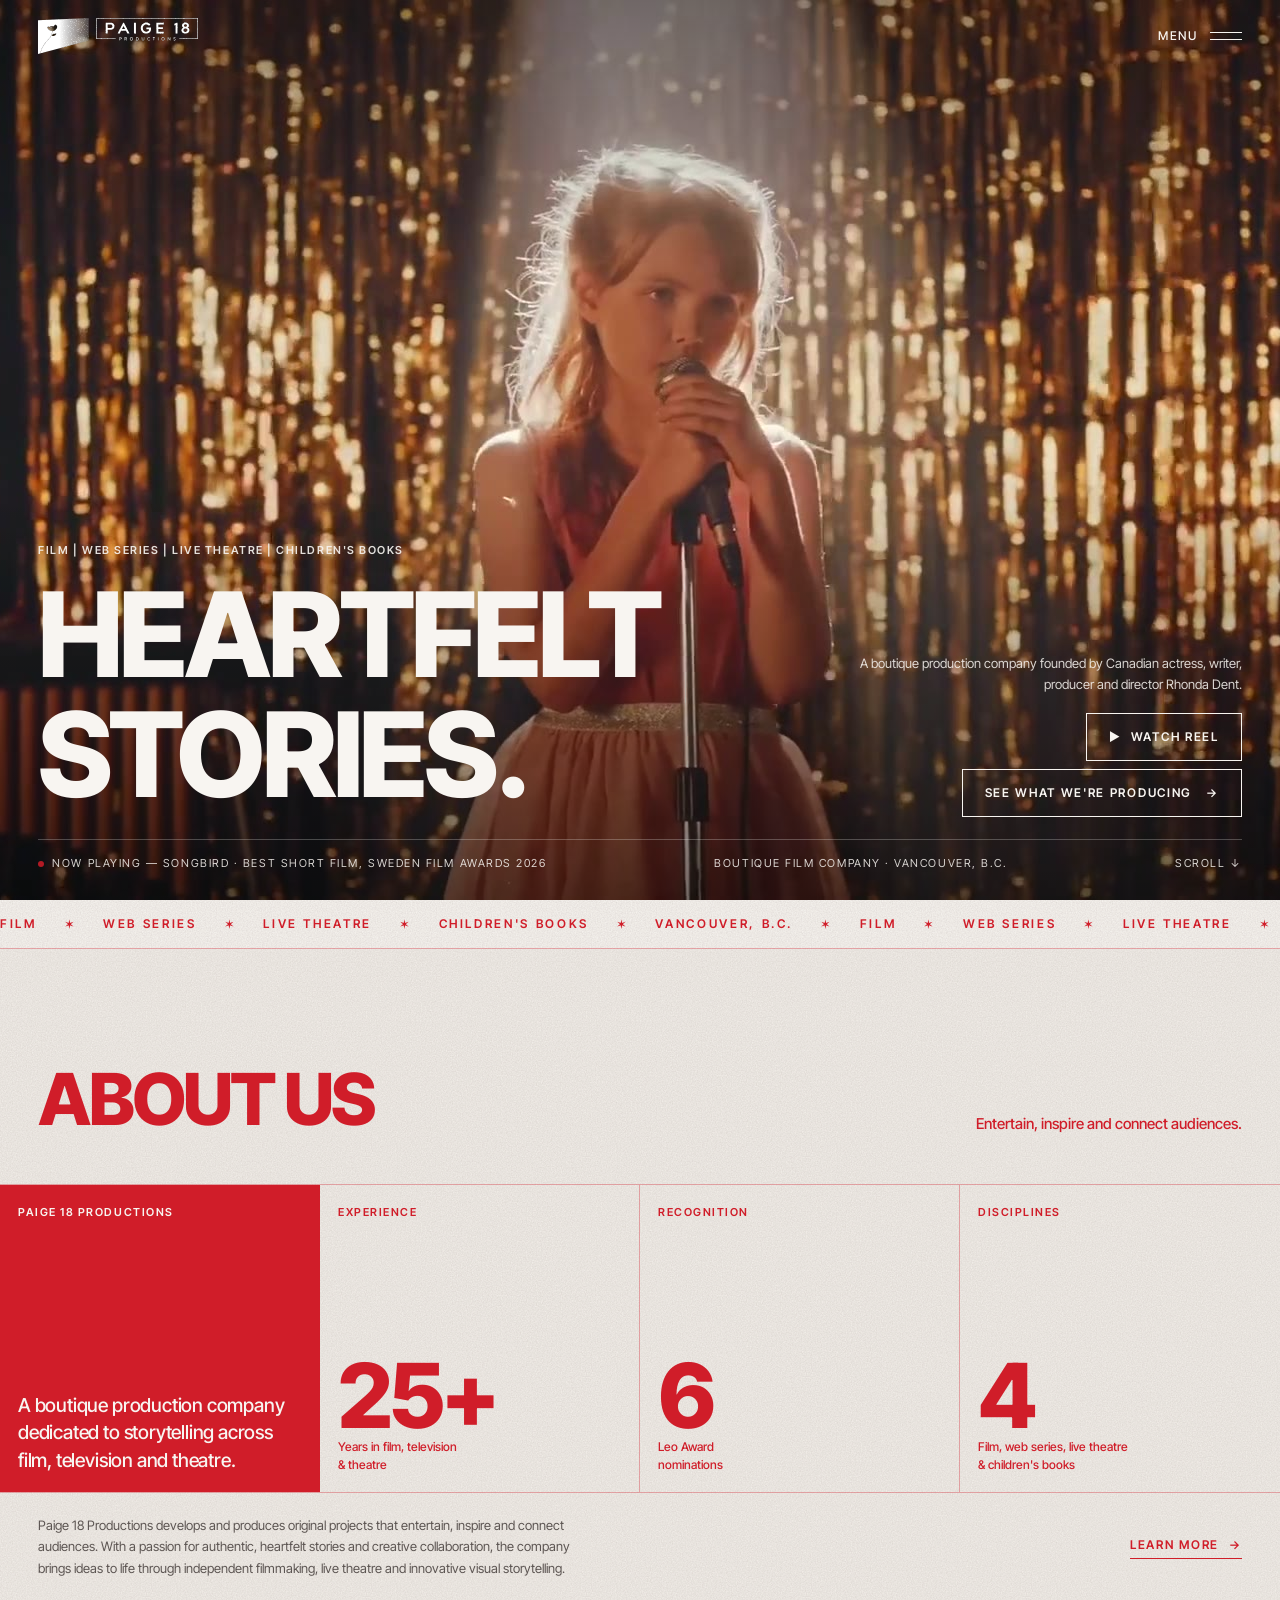
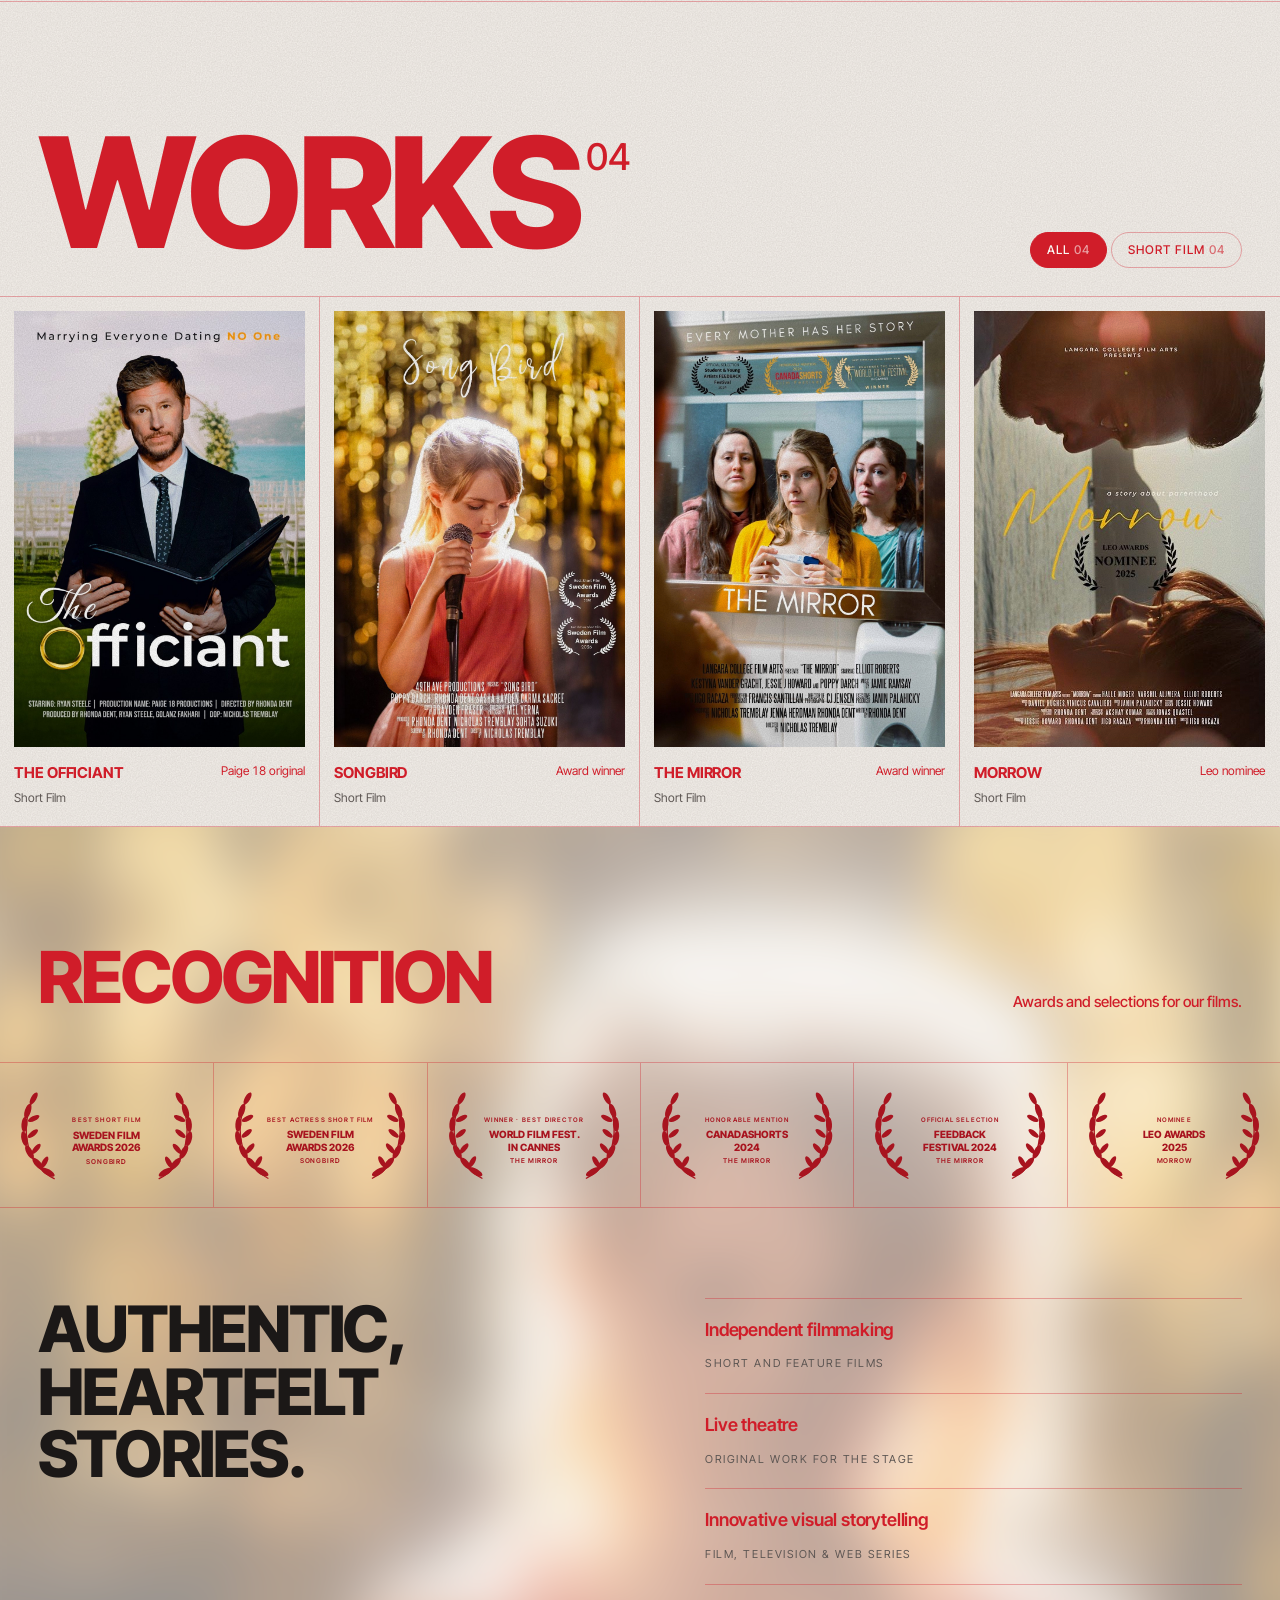
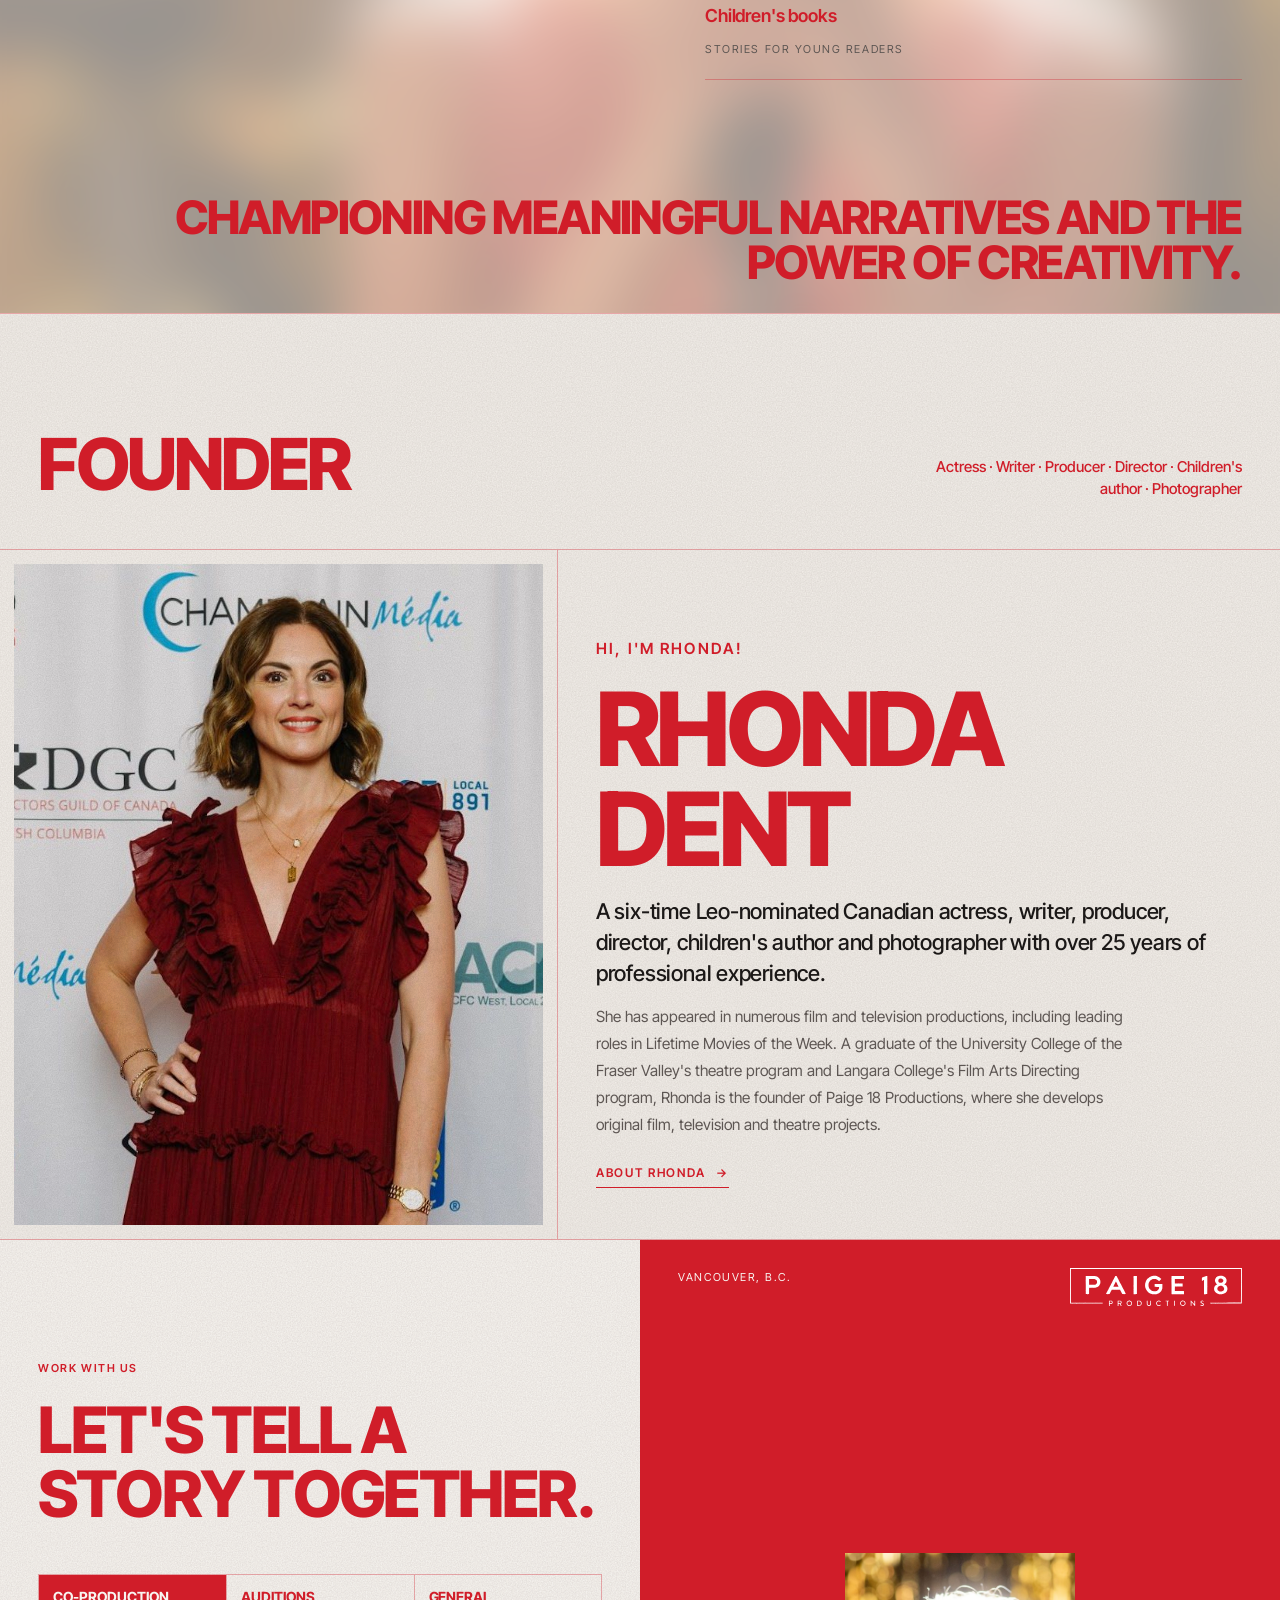
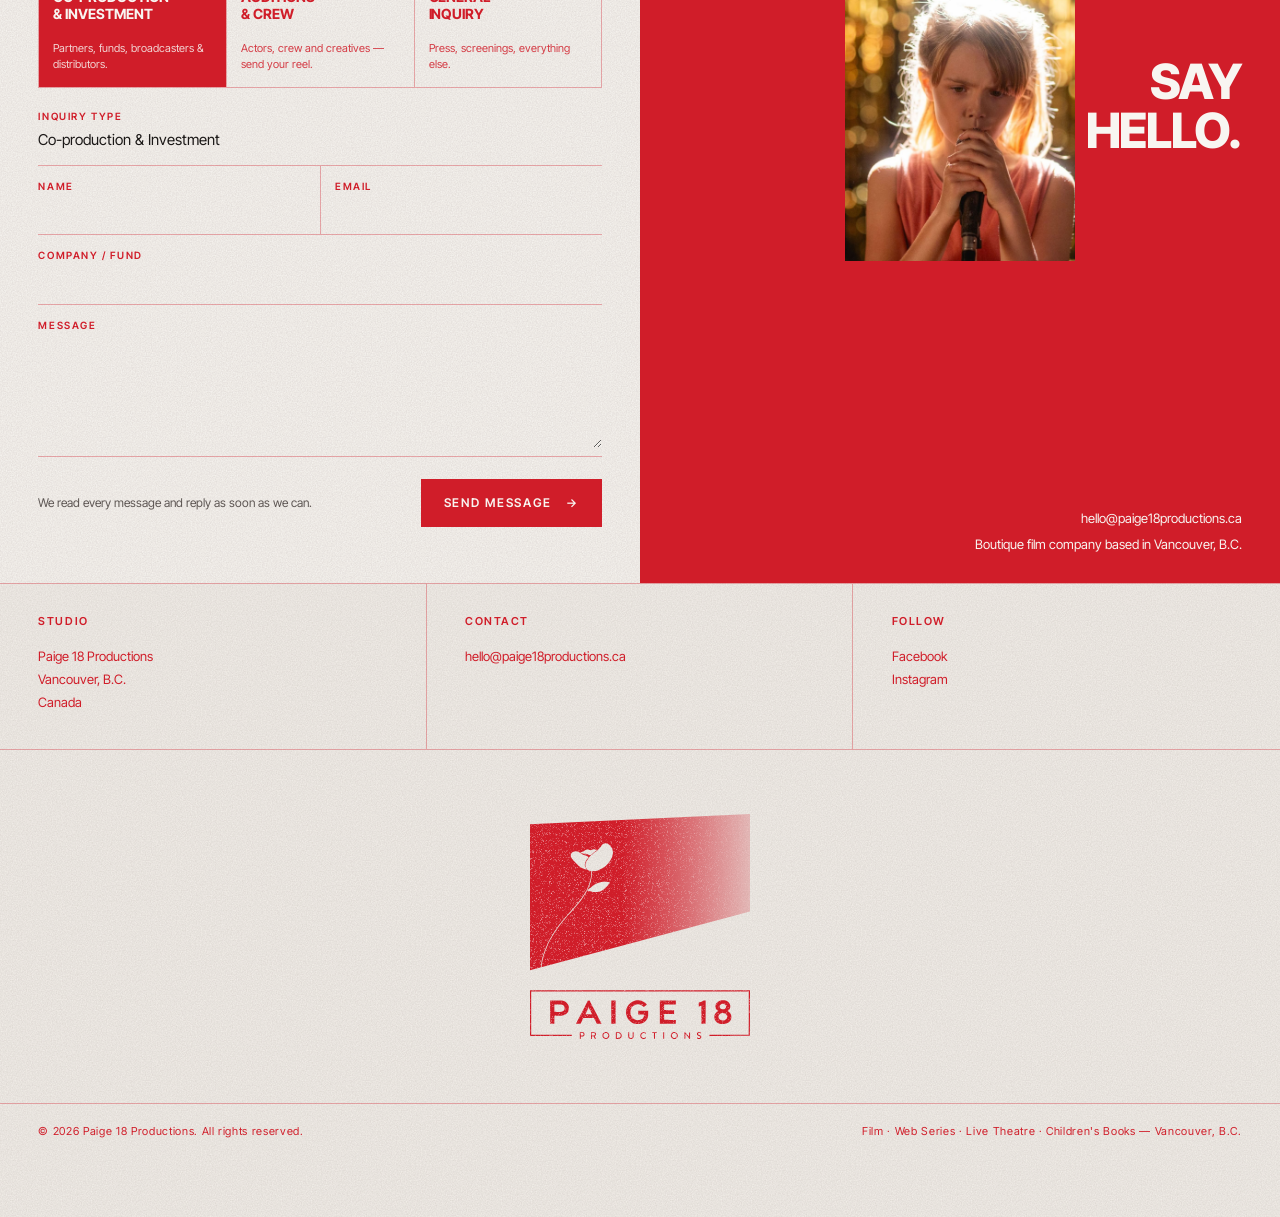
==== commit 37f9341c: "Haze Recognition, paper grain, drop newsletter, send contact form - Project pages lose the full-widt" ====
--- a/index.html
+++ b/index.html
@@ -205,7 +205,7 @@
             </button>
           </div>
 
-          <form class="form" id="contact-form" novalidate style="margin-top:8px">
+          <form class="form" id="contact-form" data-to="" novalidate style="margin-top:8px">
             <div class="field">
               <label for="f-type">Inquiry type</label>
               <select id="f-type" name="type">
@@ -236,12 +236,8 @@
         </div>
 
         <div class="contact__visual">
-          <div class="ph ph--stone slideshow" role="img" aria-label="Scenes from SongBird">
-            <img class="is-active" src="assets/img/stills/songbird-7.jpg" alt="" style="object-position:50% 40%">
-            <img src="assets/img/stills/songbird-2.jpg" alt="" loading="lazy" style="object-position:40% 40%">
-            <img src="assets/img/works/songbird-still.jpg" alt="" loading="lazy" style="object-position:58% 40%">
-            <img src="assets/img/stills/songbird-12.jpg" alt="" loading="lazy" style="object-position:35% 40%">
-            <img src="assets/img/stills/songbird-17.jpg" alt="" loading="lazy" style="object-position:62% 40%">
+          <div class="ph ph--stone slideshow" role="img" aria-label="Stills from SongBird">
+            <img class="is-active" src="assets/img/works/songbird-still.jpg" alt="" style="object-position:58% 40%">
           </div>
           <p class="contact__email display"><a href="mailto:hello@paige18productions.ca">Say<br>hello.</a></p>
         </div>
@@ -274,15 +270,6 @@
           <li><a href="#" rel="noopener">Facebook</a></li>
           <li><a href="#" rel="noopener">Instagram</a></li>
         </ul>
-      </div>
-      <div class="footer__col">
-        <h3 class="eyebrow">Newsletter</h3>
-        <p style="margin:0 0 6px">News on what we're producing, a few times a year.</p>
-        <form class="newsletter" novalidate>
-          <label class="sr-only" for="nl-email">Email</label>
-          <input id="nl-email" type="email" placeholder="Your email" required>
-          <button type="submit">Subscribe →</button>
-        </form>
       </div>
     </div>
     <div class="footer__wordmark"><img src="assets/img/logo/final/paige18-primary-red.svg" alt="Paige 18 Productions" width="704" height="720" loading="lazy"></div>
--- a/assets/css/style.css
+++ b/assets/css/style.css
@@ -1037,7 +1037,7 @@
 
 .footer__grid {
   display: grid;
-  grid-template-columns: 1.2fr 1fr 1fr 1.4fr;
+  grid-template-columns: repeat(3, minmax(0, 1fr));
   border-bottom: 1px solid var(--line);
 }
 
@@ -1430,9 +1430,6 @@
   .people__grid { grid-template-columns: repeat(3, minmax(0, 1fr)); }
   .person:nth-child(3) { border-right: 0; }
   .person:nth-child(4) { display: none; }
-  .footer__grid { grid-template-columns: 1fr 1fr; }
-  .footer__col:nth-child(2) { border-right: 0; }
-  .footer__col:nth-child(-n+2) { border-bottom: 1px solid var(--line); }
 }
 
 @media (max-width: 860px) {
@@ -1612,44 +1609,41 @@
 
 .work-hero .ph > img { object-position: 50% 22%; }
 
-/* ---------- Recognition: darkened still behind, blurred glass panel ---------- */
-
-.press--photo {
-  background: #120d0b url("../img/works/songbird-still.jpg") center 35% / cover no-repeat;
-  color: var(--paper);
-}
+/* ---------- Recognition: blurred still under a white haze ---------- */
+
+.press--photo { background: var(--bg); overflow: hidden; }
 
 .press--photo::before {
   content: "";
   position: absolute;
+  inset: -60px;
+  background: url("../img/works/songbird-still.jpg") center 35% / cover no-repeat;
+  filter: blur(28px) saturate(115%);
+  pointer-events: none;
+}
+
+.press--photo::after {
+  content: "";
+  position: absolute;
   inset: 0;
-  background: linear-gradient(180deg, rgba(12, 9, 8, 0.72), rgba(12, 9, 8, 0.82));
+  background: rgba(243, 239, 234, 0.6);
   pointer-events: none;
 }
 
-.press--photo > * { position: relative; }
-
-.press--photo .section__head,
-.press--photo .laurels,
-.press--photo .quotes,
-.press--photo .press__tagline {
-  background: rgba(255, 255, 255, 0.07);
-  backdrop-filter: blur(18px) saturate(120%);
-  -webkit-backdrop-filter: blur(18px) saturate(120%);
-}
-
-.press--photo .section__head { margin: clamp(48px, 7vw, 96px) var(--gutter) 0; padding-left: clamp(20px, 3vw, 40px); padding-right: clamp(20px, 3vw, 40px); padding-top: clamp(32px, 4vw, 56px); }
-.press--photo .laurels { margin: 0 var(--gutter); border-color: rgba(248, 245, 241, 0.25); }
-.press--photo .laurel { color: var(--paper); }
-.press--photo .laurel + .laurel { border-left-color: rgba(248, 245, 241, 0.25); }
-.press--photo .quotes { margin: 0 var(--gutter); padding-left: clamp(20px, 3vw, 40px); padding-right: clamp(20px, 3vw, 40px); }
-.press--photo .press__tagline { margin: 0 var(--gutter) clamp(48px, 7vw, 96px); padding: 0 clamp(20px, 3vw, 40px) clamp(28px, 4vw, 48px); }
-
-.press--photo .section__script,
-.press--photo .quotes__big,
-.press--photo .press__tagline,
-.press--photo .quote p { color: var(--paper); }
-.press--photo .section__aside { color: rgba(248, 245, 241, 0.8); }
-.press--photo .quote { border-color: rgba(248, 245, 241, 0.25); }
-.press--photo .quote cite { color: rgba(248, 245, 241, 0.65); }
+.press--photo > * { position: relative; z-index: 1; }
 .press--photo .press__flower { display: none; }
+.press--photo .quotes__big { color: var(--ink); }
+
+/* ---------- Paper grain across the light backgrounds ---------- */
+
+:root {
+  --grain: url("data:image/svg+xml;utf8,<svg xmlns='http://www.w3.org/2000/svg' width='220' height='220'><filter id='g'><feTurbulence type='fractalNoise' baseFrequency='.8' numOctaves='3' stitchTiles='stitch'/><feColorMatrix values='0 0 0 0 0.2  0 0 0 0 0.16  0 0 0 0 0.14  0 0 0 .55 0'/></filter><rect width='100%' height='100%' filter='url(%23g)' opacity='.35'/></svg>");
+}
+
+body,
+.site-footer,
+.contact__left,
+.marquee,
+.site-header.is-solid,
+.site-header--solid,
+.intro__card { background-image: var(--grain); }
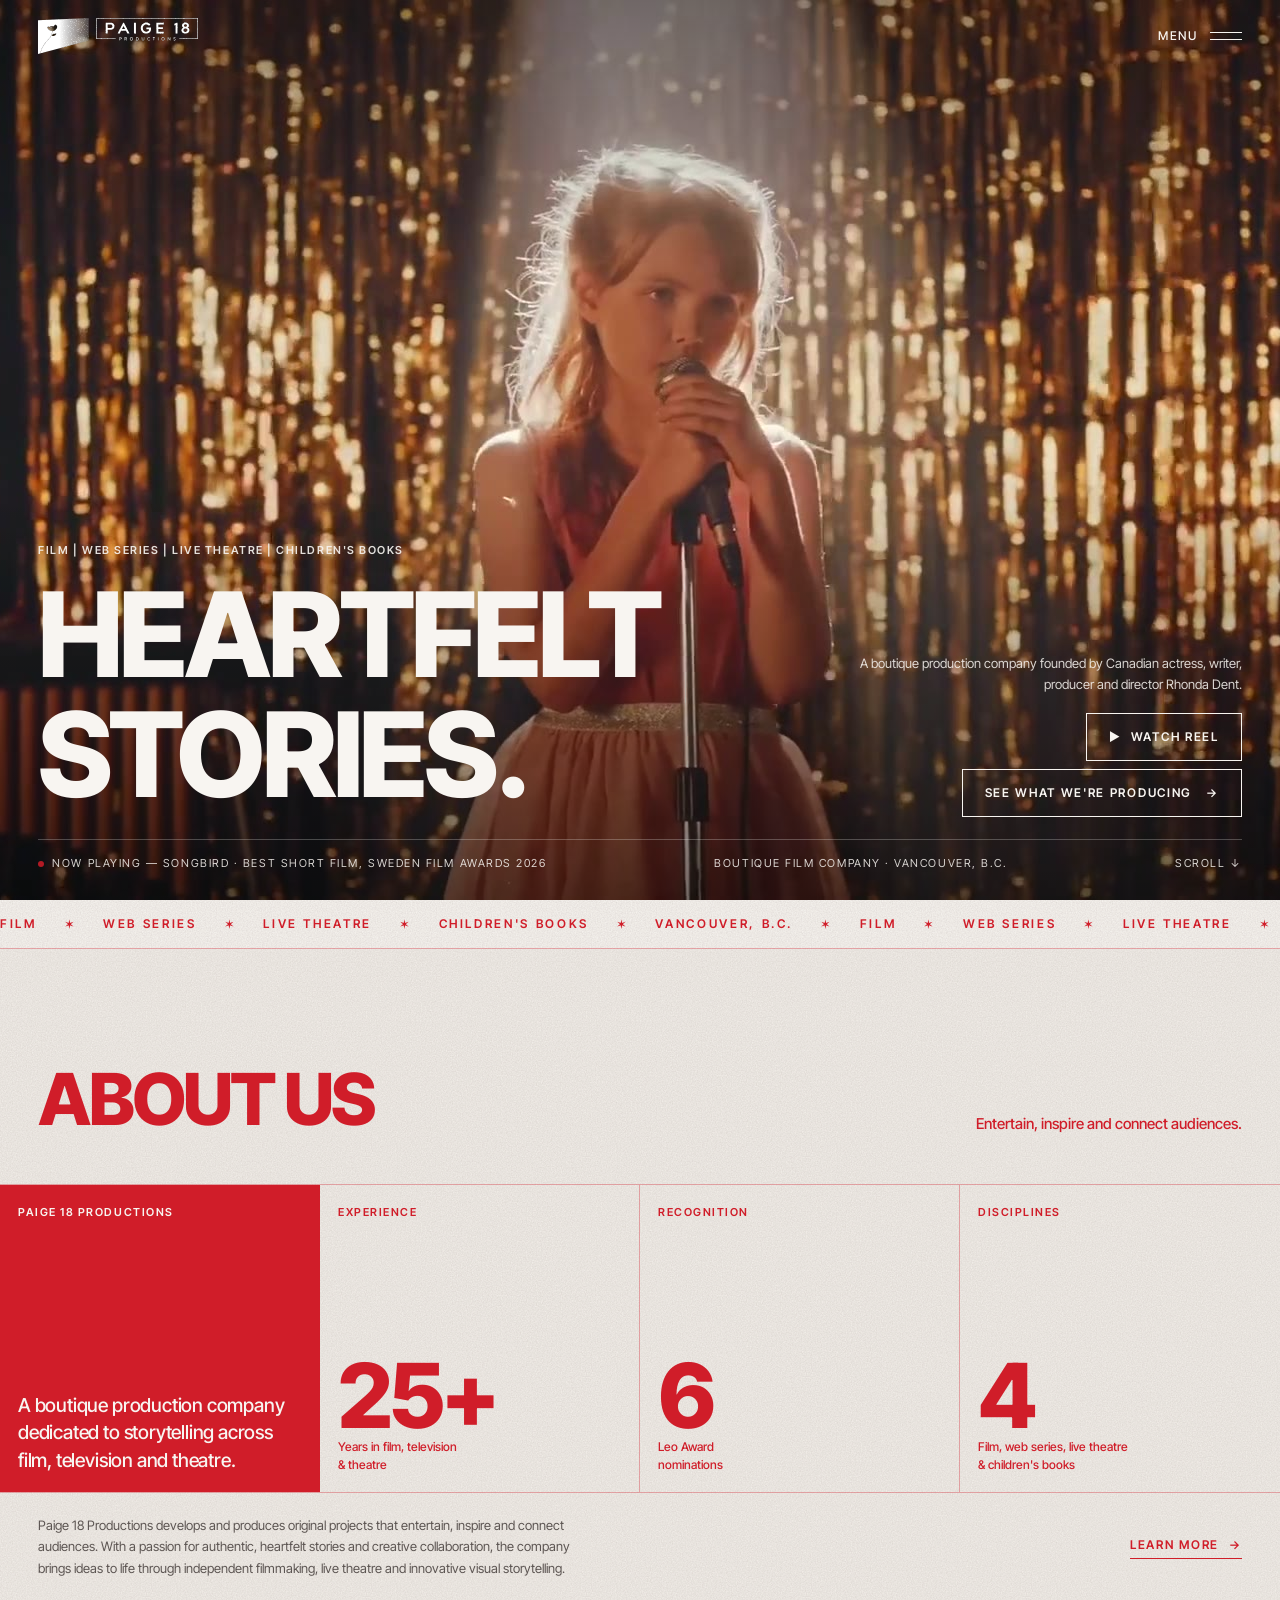
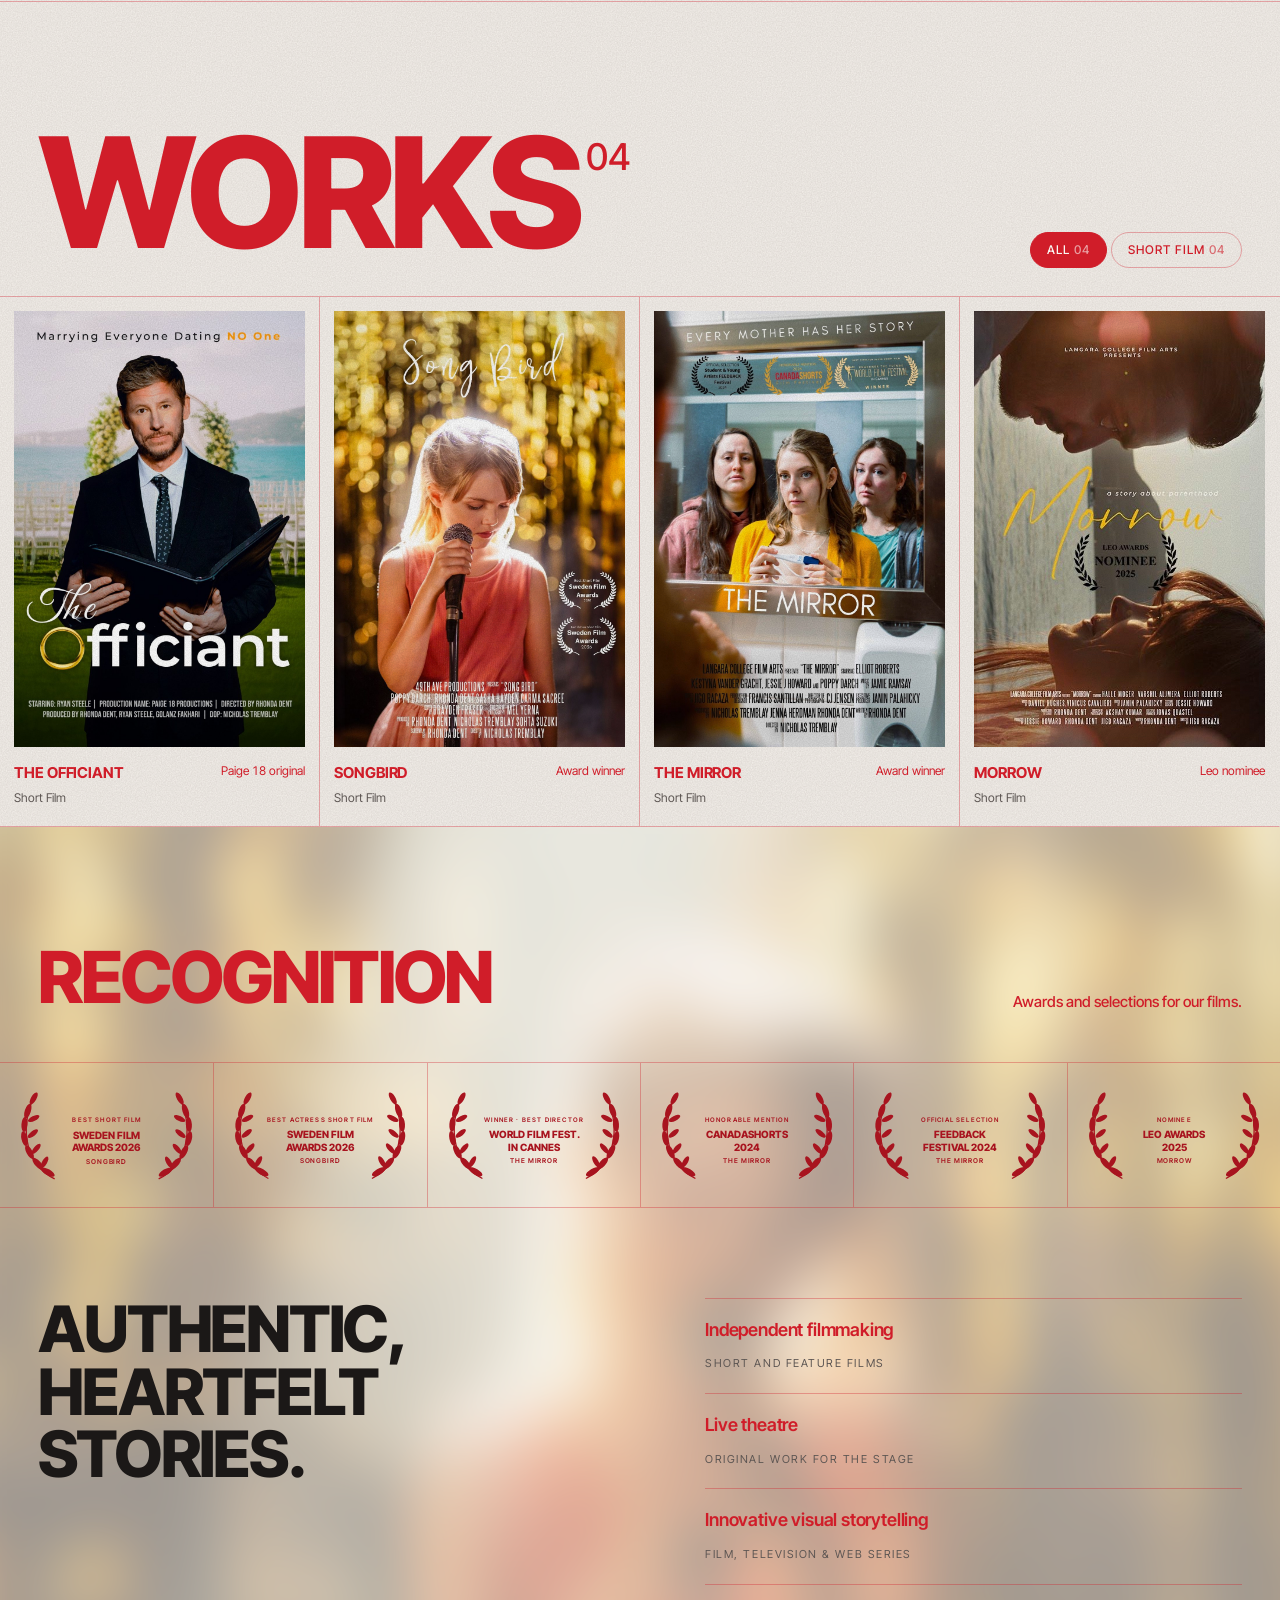
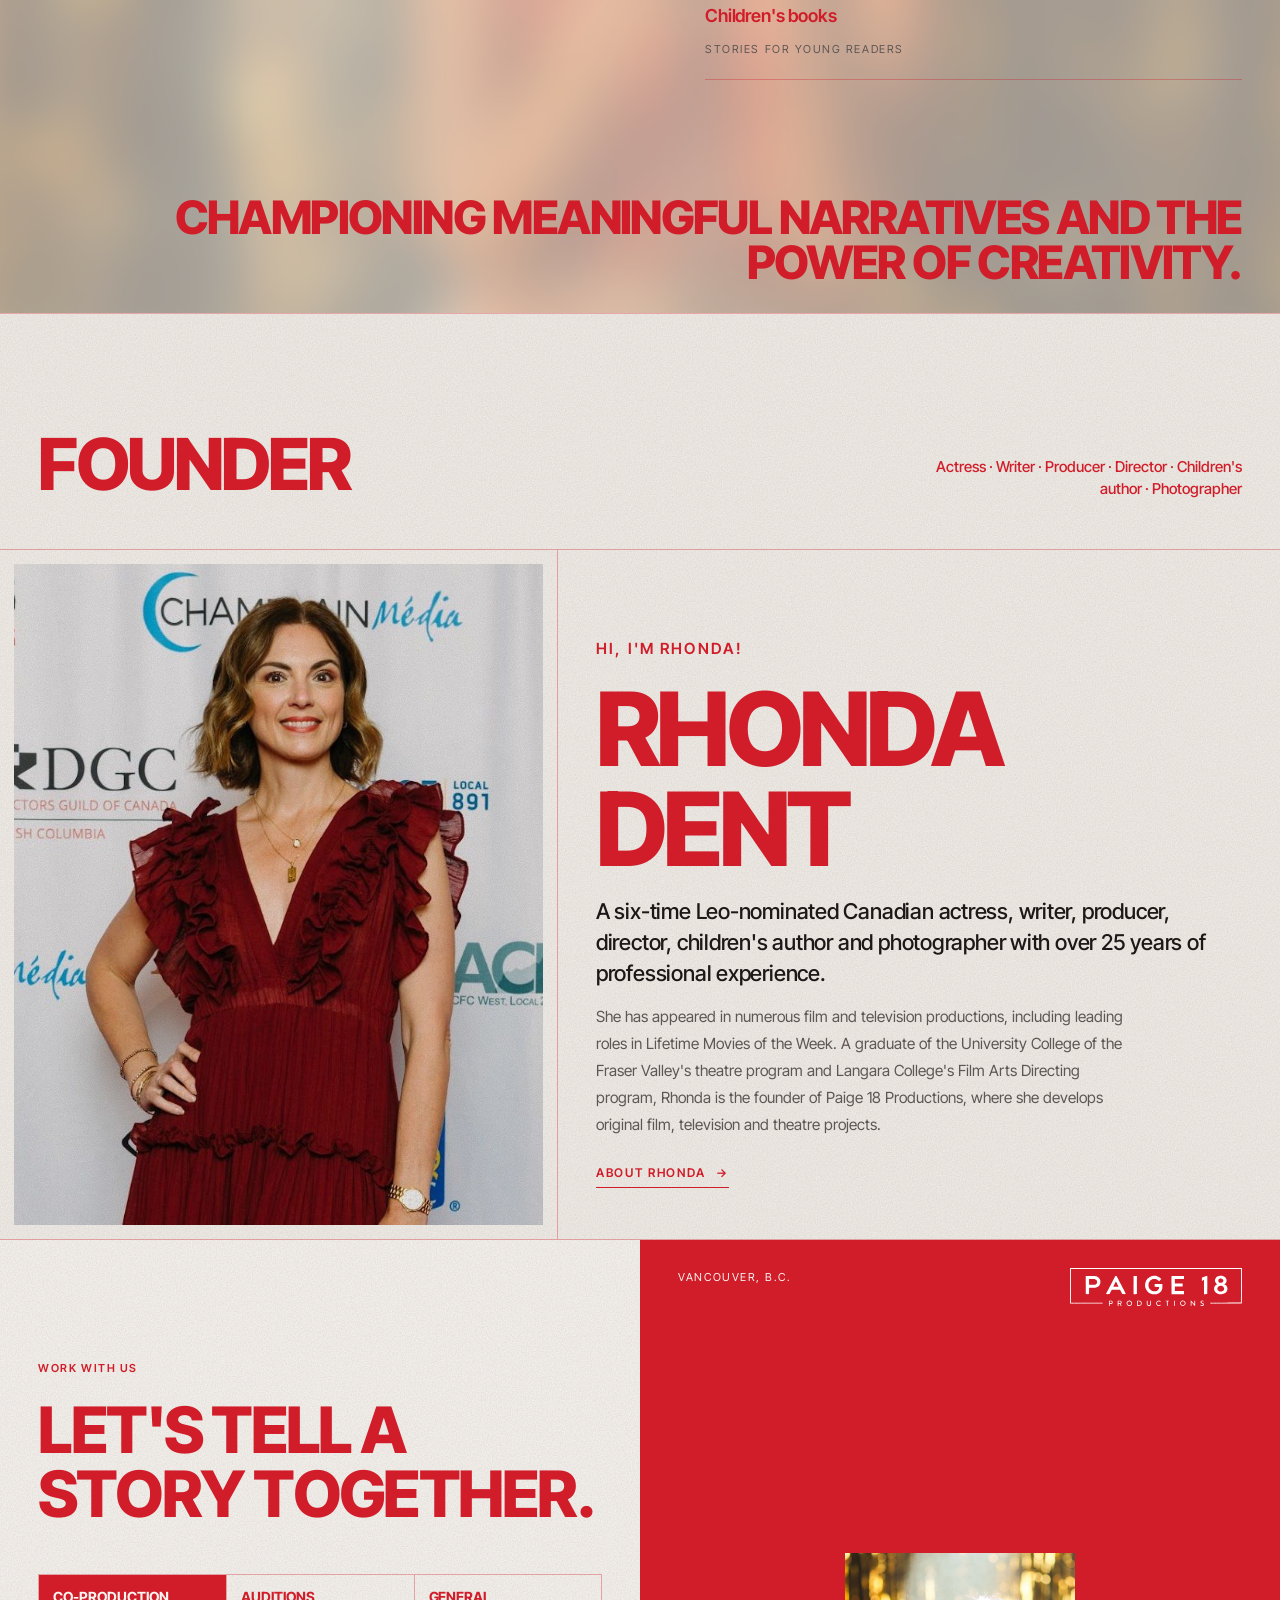
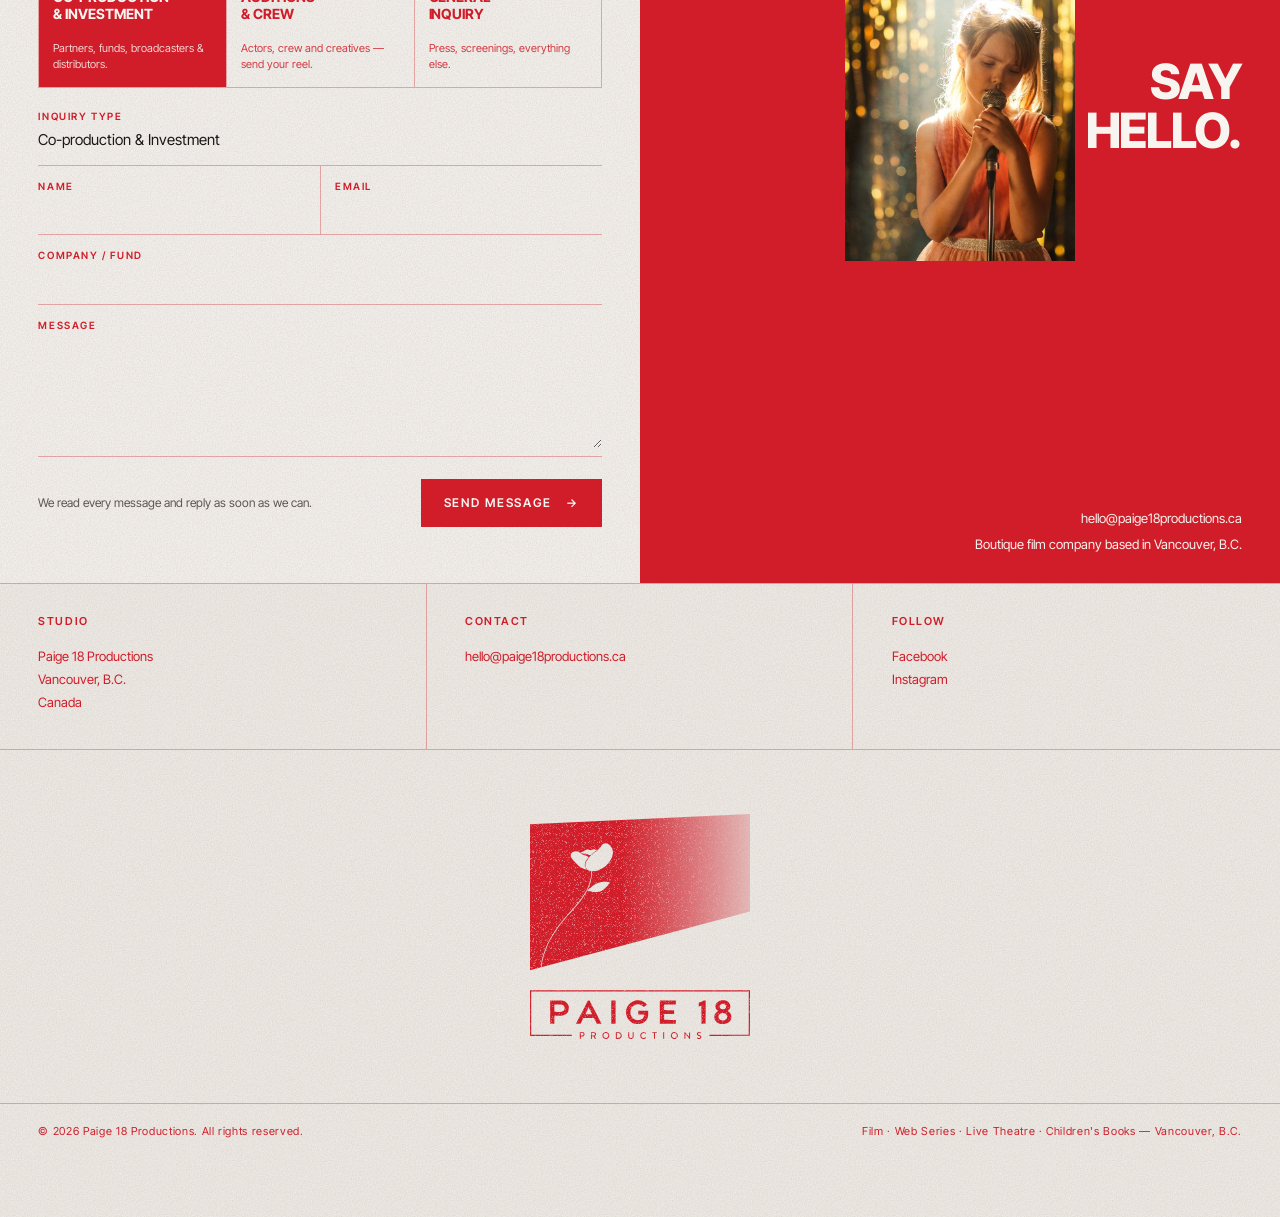
==== commit 36e28cd4: "Use the SongBird stills in the contact slideshow and Recognition Twelve stills and behind-the-scenes" ====
--- a/index.html
+++ b/index.html
@@ -236,8 +236,19 @@
         </div>
 
         <div class="contact__visual">
-          <div class="ph ph--stone slideshow" role="img" aria-label="Stills from SongBird">
-            <img class="is-active" src="assets/img/works/songbird-still.jpg" alt="" style="object-position:58% 40%">
+          <div class="ph ph--stone slideshow" role="img" aria-label="Stills and behind-the-scenes photos from SongBird">
+            <img class="is-active" src="assets/img/stills/songbird-still-120.jpg" alt="" style="object-position:38% 40%">
+            <img src="assets/img/stills/songbird-day1-54.jpg" alt="" loading="lazy" style="object-position:48% 35%">
+            <img src="assets/img/stills/songbird-still-103.jpg" alt="" loading="lazy" style="object-position:40% 30%">
+            <img src="assets/img/stills/songbird-day1-24.jpg" alt="" loading="lazy" style="object-position:62% 40%">
+            <img src="assets/img/stills/songbird-still-21.jpg" alt="" loading="lazy" style="object-position:62% 50%">
+            <img src="assets/img/stills/songbird-still-16.jpg" alt="" loading="lazy" style="object-position:47% 45%">
+            <img src="assets/img/stills/songbird-still-91.jpg" alt="" loading="lazy" style="object-position:35% 40%">
+            <img src="assets/img/stills/songbird-still-63.jpg" alt="" loading="lazy" style="object-position:50% 40%">
+            <img src="assets/img/stills/songbird-still-41.jpg" alt="" loading="lazy" style="object-position:58% 45%">
+            <img src="assets/img/stills/songbird-still-27.jpg" alt="" loading="lazy" style="object-position:50% 45%">
+            <img src="assets/img/stills/songbird-still-14.jpg" alt="" loading="lazy" style="object-position:45% 40%">
+            <img src="assets/img/stills/songbird-still-3.jpg" alt="" loading="lazy" style="object-position:52% 40%">
           </div>
           <p class="contact__email display"><a href="mailto:hello@paige18productions.ca">Say<br>hello.</a></p>
         </div>
--- a/assets/css/style.css
+++ b/assets/css/style.css
@@ -1617,7 +1617,7 @@
   content: "";
   position: absolute;
   inset: -60px;
-  background: url("../img/works/songbird-still.jpg") center 35% / cover no-repeat;
+  background: url("../img/stills/songbird-still-120.jpg") 38% 40% / cover no-repeat;
   filter: blur(28px) saturate(115%);
   pointer-events: none;
 }
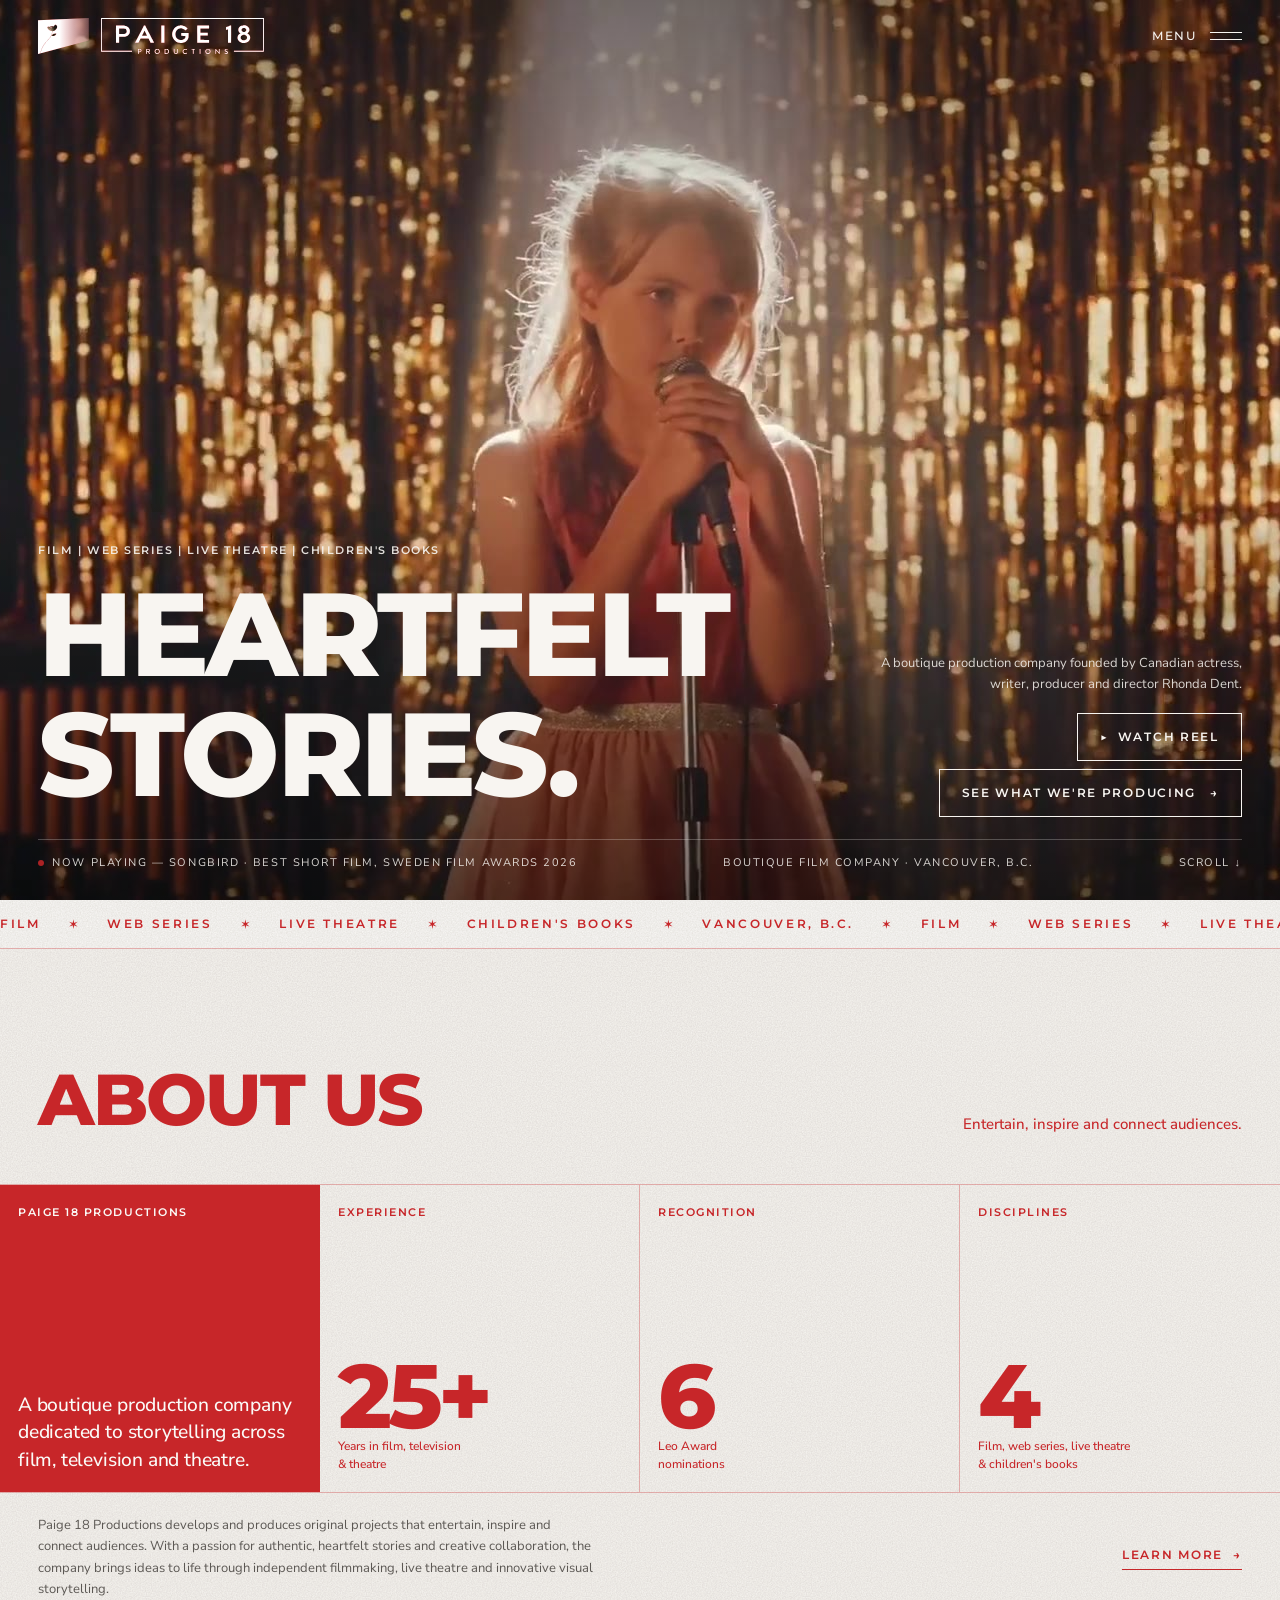
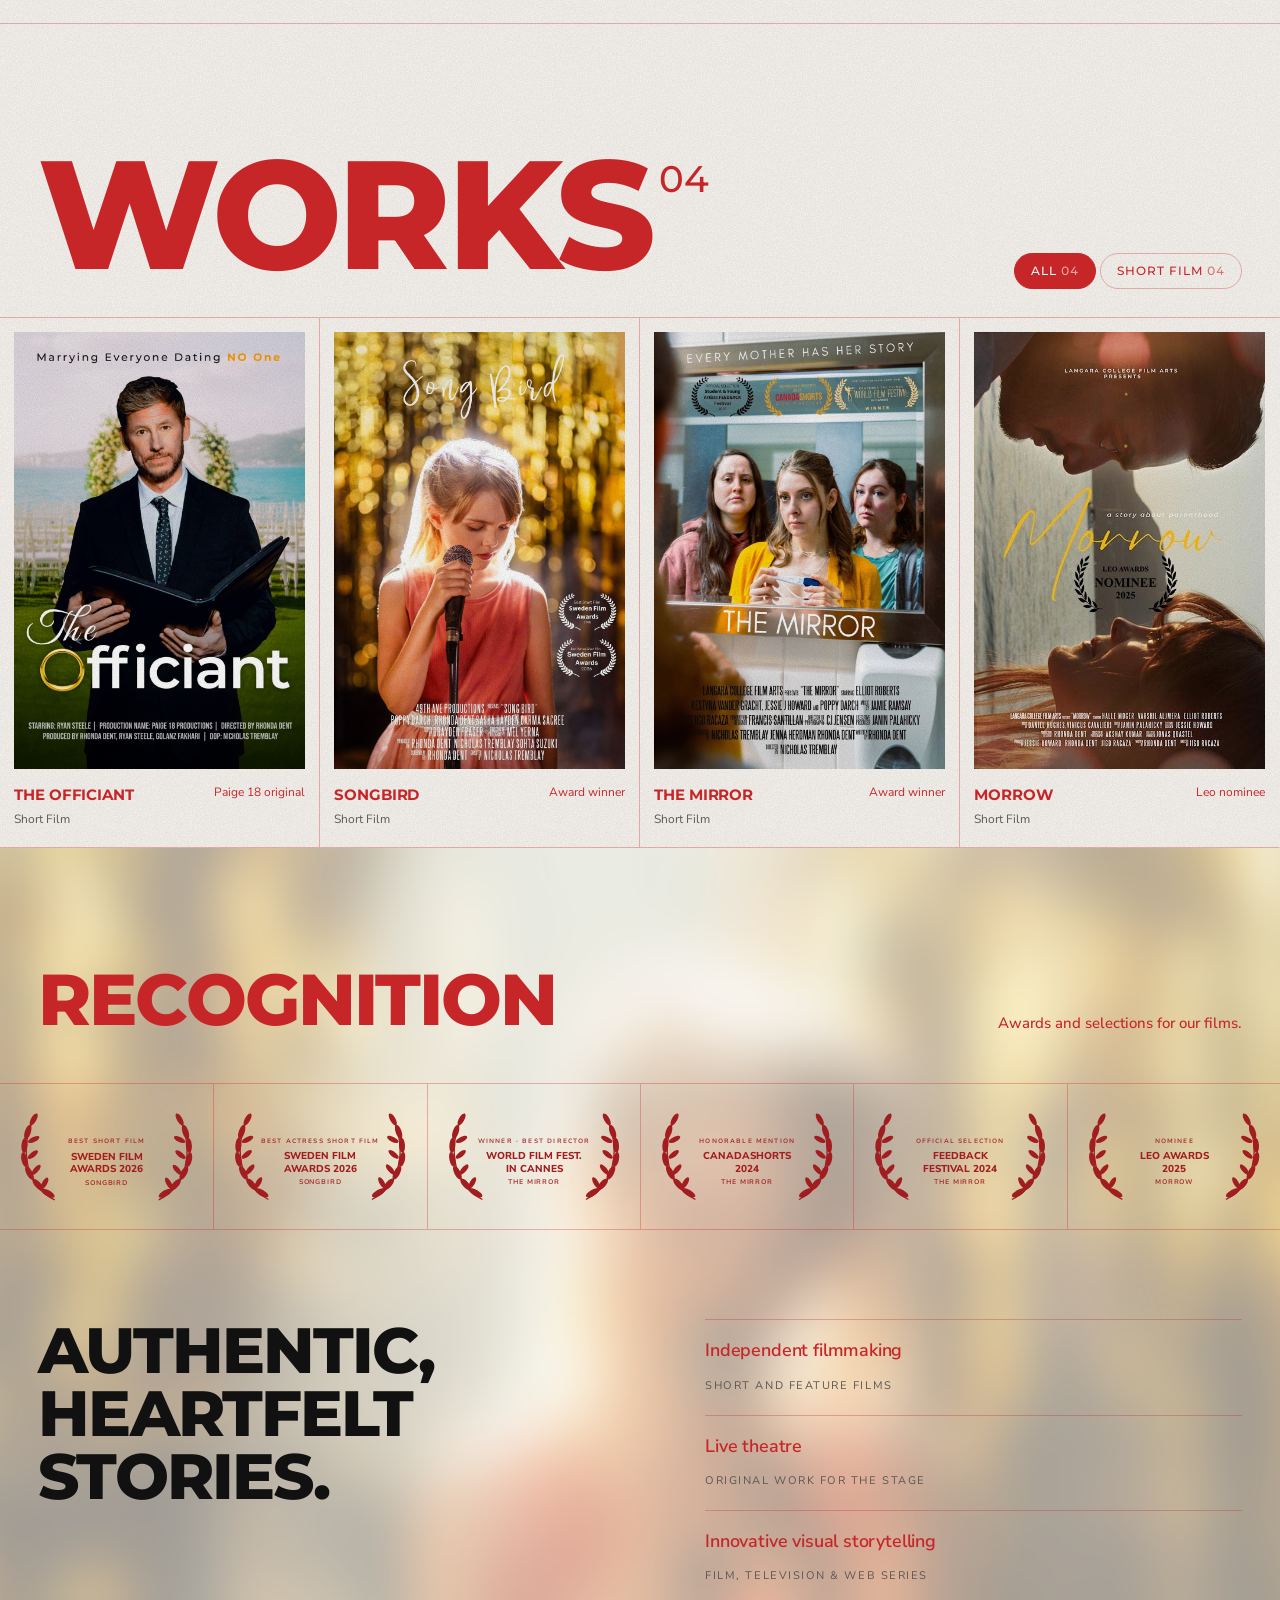
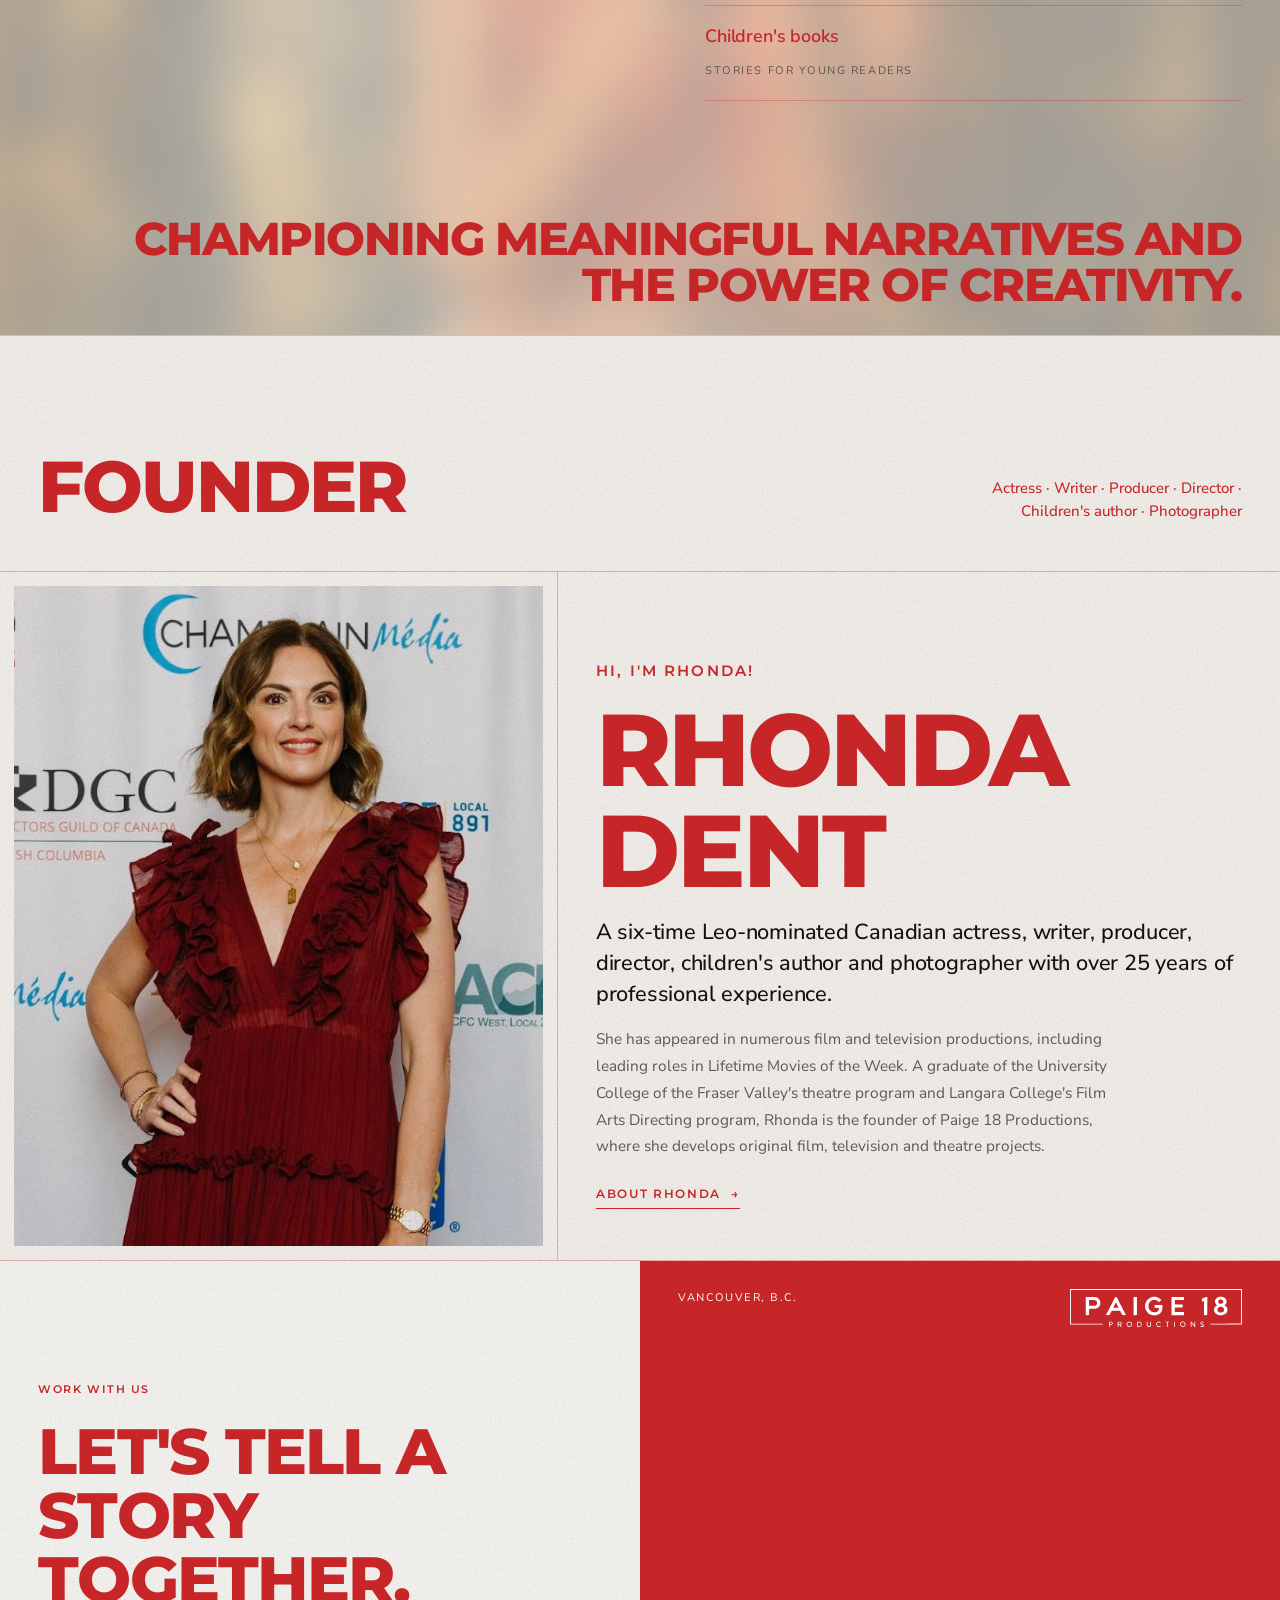
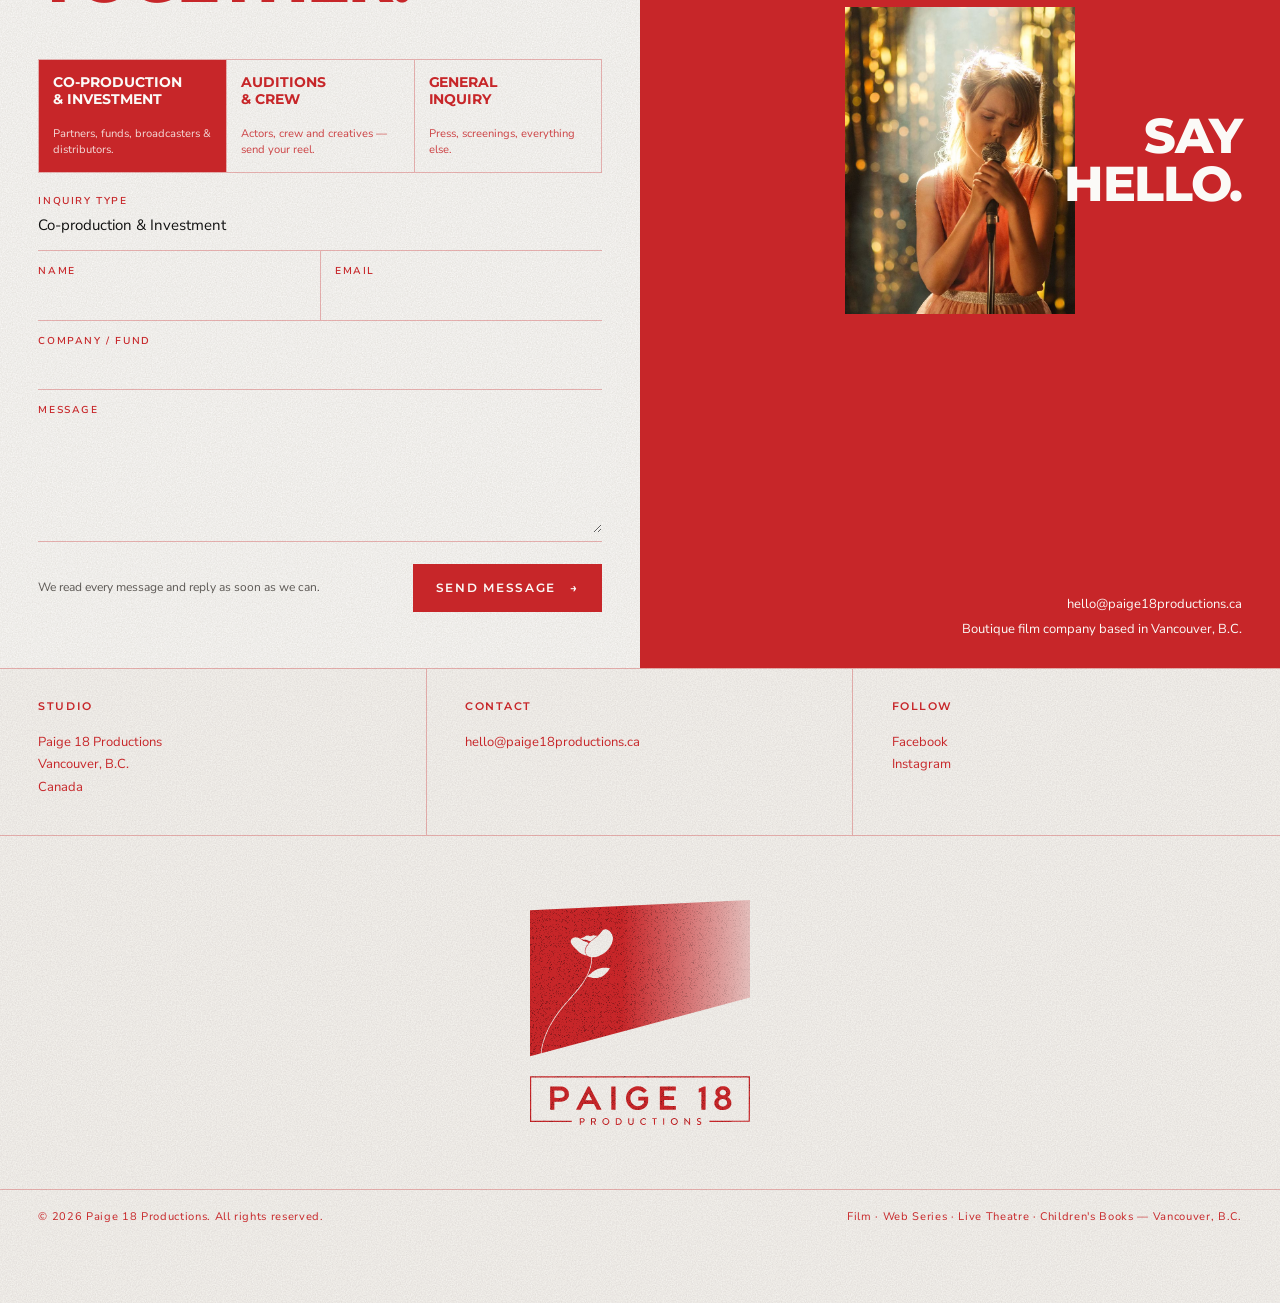
==== commit 8ba48ca5: "Apply the Paige 18 brand kit - Official logo files: clean horizontal logo in the header (red on   pa" ====
--- a/index.html
+++ b/index.html
@@ -5,12 +5,12 @@
   <meta name="viewport" content="width=device-width, initial-scale=1">
   <title>Paige 18 Productions — Film, Web Series, Live Theatre &amp; Children's Books</title>
   <meta name="description" content="Paige 18 Productions is a boutique production company in Vancouver, B.C., founded by Canadian actress, writer, producer and director Rhonda Dent.">
-  <link rel="icon" type="image/png" href="assets/img/logo/final/favicon-red.png">
-  <link rel="apple-touch-icon" href="assets/img/logo/final/favicon-red.png">
-  <meta name="theme-color" content="#f3efea">
+  <link rel="icon" type="image/png" sizes="32x32" href="assets/img/logo/brand/favicon-32.png">
+  <link rel="apple-touch-icon" href="assets/img/logo/brand/favicon-180.png">
+  <meta name="theme-color" content="#f7f5f1">
   <link rel="preconnect" href="https://fonts.googleapis.com">
   <link rel="preconnect" href="https://fonts.gstatic.com" crossorigin>
-  <link href="https://fonts.googleapis.com/css2?family=Inter+Tight:wght@300;400;500;600;700;800&family=Jost:wght@200;400&display=swap" rel="stylesheet">
+  <link href="https://fonts.googleapis.com/css2?family=Montserrat:wght@400;500;600;700;800&family=Nunito+Sans:opsz,wght@6..12,400;6..12,600;6..12,700&display=swap" rel="stylesheet">
   <link rel="stylesheet" href="assets/css/style.css">
 </head>
 <body>
@@ -20,14 +20,11 @@
   <!-- ============ Header ============ -->
   <header class="site-header">
     <a class="logo" href="index.html" aria-label="Paige 18 Productions — home">
-      <img class="logo__img logo__img--red" src="assets/img/logo/final/paige18-horizontal.svg" alt="Paige 18 Productions" width="1109" height="250">
-      <img class="logo__img logo__img--white" src="assets/img/logo/final/paige18-horizontal-white.svg" alt="" width="1109" height="250">
+      <img class="logo__img logo__img--red" src="assets/img/logo/brand/horizontal-red.svg" alt="Paige 18 Productions" width="1109" height="250">
+      <img class="logo__img logo__img--white" src="assets/img/logo/brand/horizontal-white.svg" alt="" width="1109" height="250">
     </a>
     <nav class="nav" id="nav" aria-label="Main">
-      <div class="nav__mark">
-        <img src="assets/img/logo/final/paige18-symbol-white.svg" alt="" width="704" height="500">
-        <img src="assets/img/logo/final/paige18-wordmark-white.svg" alt="" width="704" height="156">
-      </div>
+      <div class="nav__mark"><img src="assets/img/logo/brand/primary-white.svg" alt="" width="704" height="720"></div>
       <div class="nav__links">
         <a href="#works">Works</a>
         <a href="about.html">About</a>
@@ -232,7 +229,7 @@
       <div class="contact__right">
         <div class="contact__right-top">
           <span>Vancouver, B.C.</span>
-          <img class="contact__mark" src="assets/img/logo/final/paige18-wordmark-white.svg" alt="" width="704" height="156">
+          <img class="contact__mark" src="assets/img/logo/brand/wordmark-white.svg" alt="" width="704" height="156">
         </div>
 
         <div class="contact__visual">
@@ -283,7 +280,7 @@
         </ul>
       </div>
     </div>
-    <div class="footer__wordmark"><img src="assets/img/logo/final/paige18-primary-red.svg" alt="Paige 18 Productions" width="704" height="720" loading="lazy"></div>
+    <div class="footer__wordmark"><img src="assets/img/logo/brand/primary-red.svg" alt="Paige 18 Productions" width="704" height="720" loading="lazy"></div>
     <div class="footer__bar">
       <span>© <span id="year">2026</span> Paige 18 Productions. All rights reserved.</span>
       <span>Film · Web Series · Live Theatre · Children's Books — Vancouver, B.C.</span>
--- a/assets/css/style.css
+++ b/assets/css/style.css
@@ -3,21 +3,21 @@
    ========================================================================== */
 
 :root {
-  --bg: #f3efea;
-  --paper: #f8f5f1;
-  --ink: #1b1817;
-  --ink-soft: #5d5653;
-  --red: #d01d29;        /* point red: a shade darker than the logo red #ea1621 */
-  --red-deep: #a8141f;
-  --red-tint: #f4d4d3;
+  --bg: #f7f5f1;          /* Paper */
+  --paper: #fbfaf7;
+  --ink: #111111;         /* Ink */
+  --ink-soft: #5c5854;
+  --red: #c72629;         /* Poppy Red */
+  --red-deep: #a11d20;
+  --red-tint: #f3d6d5;
   --blue: #cdd8e0;       /* pale editorial blue */
   --blue-deep: #6f8a9c;
-  --stone: #d9d3cc;
-  --line: rgba(208, 29, 41, 0.34);
-  --line-ink: rgba(27, 24, 23, 0.14);
-
-  --f-sans: "Inter Tight", "Helvetica Neue", Arial, sans-serif;
-  --f-logo: "Jost", "Inter Tight", sans-serif;
+  --stone: #d8d5d0;
+  --line: rgba(199, 38, 41, 0.32);
+  --line-ink: rgba(17, 17, 17, 0.14);
+
+  --f-sans: "Nunito Sans", "Avenir Next", "Helvetica Neue", Arial, sans-serif;
+  --f-head: "Montserrat", "Gotham", "Helvetica Neue", Arial, sans-serif;
   --f-script: "Mrs Saint Delafield", "Brush Script MT", cursive;
 
   --gutter: clamp(16px, 3vw, 40px);
@@ -169,7 +169,7 @@
 
 .site-header.is-solid,
 .site-header--solid {
-  background: rgba(243, 239, 234, 0.92);
+  background: rgba(247, 245, 241, 0.92);
   backdrop-filter: blur(10px);
   -webkit-backdrop-filter: blur(10px);
   color: var(--ink);
@@ -224,7 +224,7 @@
 }
 
 .nav__mark { display: flex; flex-direction: column; align-items: flex-start; gap: 22px; }
-.nav__mark img { width: min(30vw, 400px); height: auto; }
+.nav__mark img { width: min(24vw, 320px); height: auto; }
 
 .nav__links { display: flex; flex-direction: column; gap: 2px; }
 
@@ -671,7 +671,7 @@
   flex-direction: column;
   justify-content: space-between;
   padding: 18px;
-  background: rgba(208, 29, 41, 0.9);
+  background: rgba(199, 38, 41, 0.9);
   color: var(--paper);
   opacity: 0;
   transition: opacity 0.4s var(--ease);
@@ -1461,7 +1461,7 @@
   /* Phones: solid light header with the black logo */
   .site-header,
   .site-header.is-solid {
-    background: rgba(243, 239, 234, 0.94);
+    background: rgba(247, 245, 241, 0.94);
     backdrop-filter: blur(10px);
     -webkit-backdrop-filter: blur(10px);
     color: var(--ink);
@@ -1626,7 +1626,7 @@
   content: "";
   position: absolute;
   inset: 0;
-  background: rgba(243, 239, 234, 0.6);
+  background: rgba(247, 245, 241, 0.6);
   pointer-events: none;
 }
 
@@ -1647,3 +1647,31 @@
 .site-header.is-solid,
 .site-header--solid,
 .intro__card { background-image: var(--grain); }
+
+/* ---------- Brand type: Montserrat (Gotham) headlines, Nunito Sans (Avenir Next) body ---------- */
+
+h1, h2, h3,
+.display,
+.section__script,
+.contact__script,
+.founder__name,
+.stat__value,
+.work__name,
+.person__name,
+.nav__links a,
+.quotes__big,
+.press__tagline,
+.inquiry-tab strong,
+.value h3,
+.btn,
+.eyebrow,
+.filter,
+.link-arrow,
+.menu-btn__label,
+.marquee__track span { font-family: var(--f-head); }
+
+.display,
+.section__script,
+.contact__script,
+.founder__name,
+.nav__links a { letter-spacing: -0.03em; }
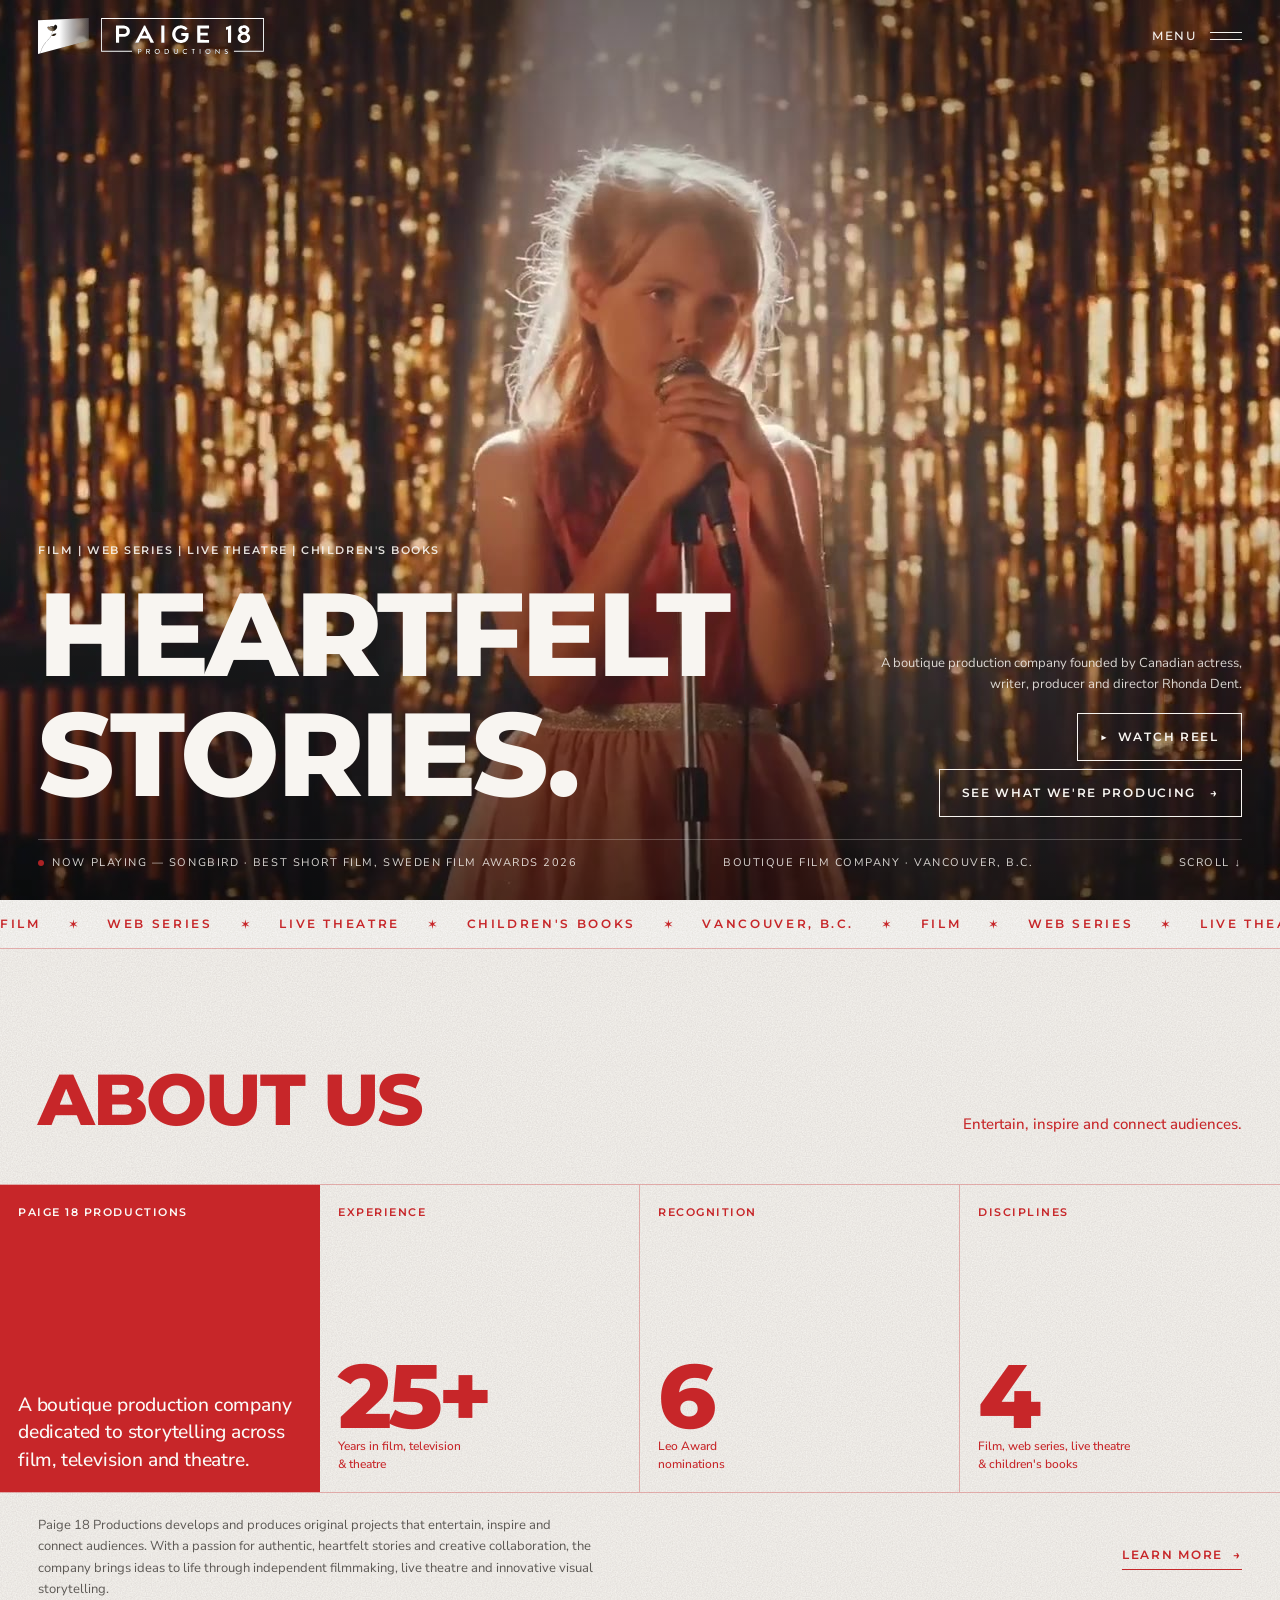
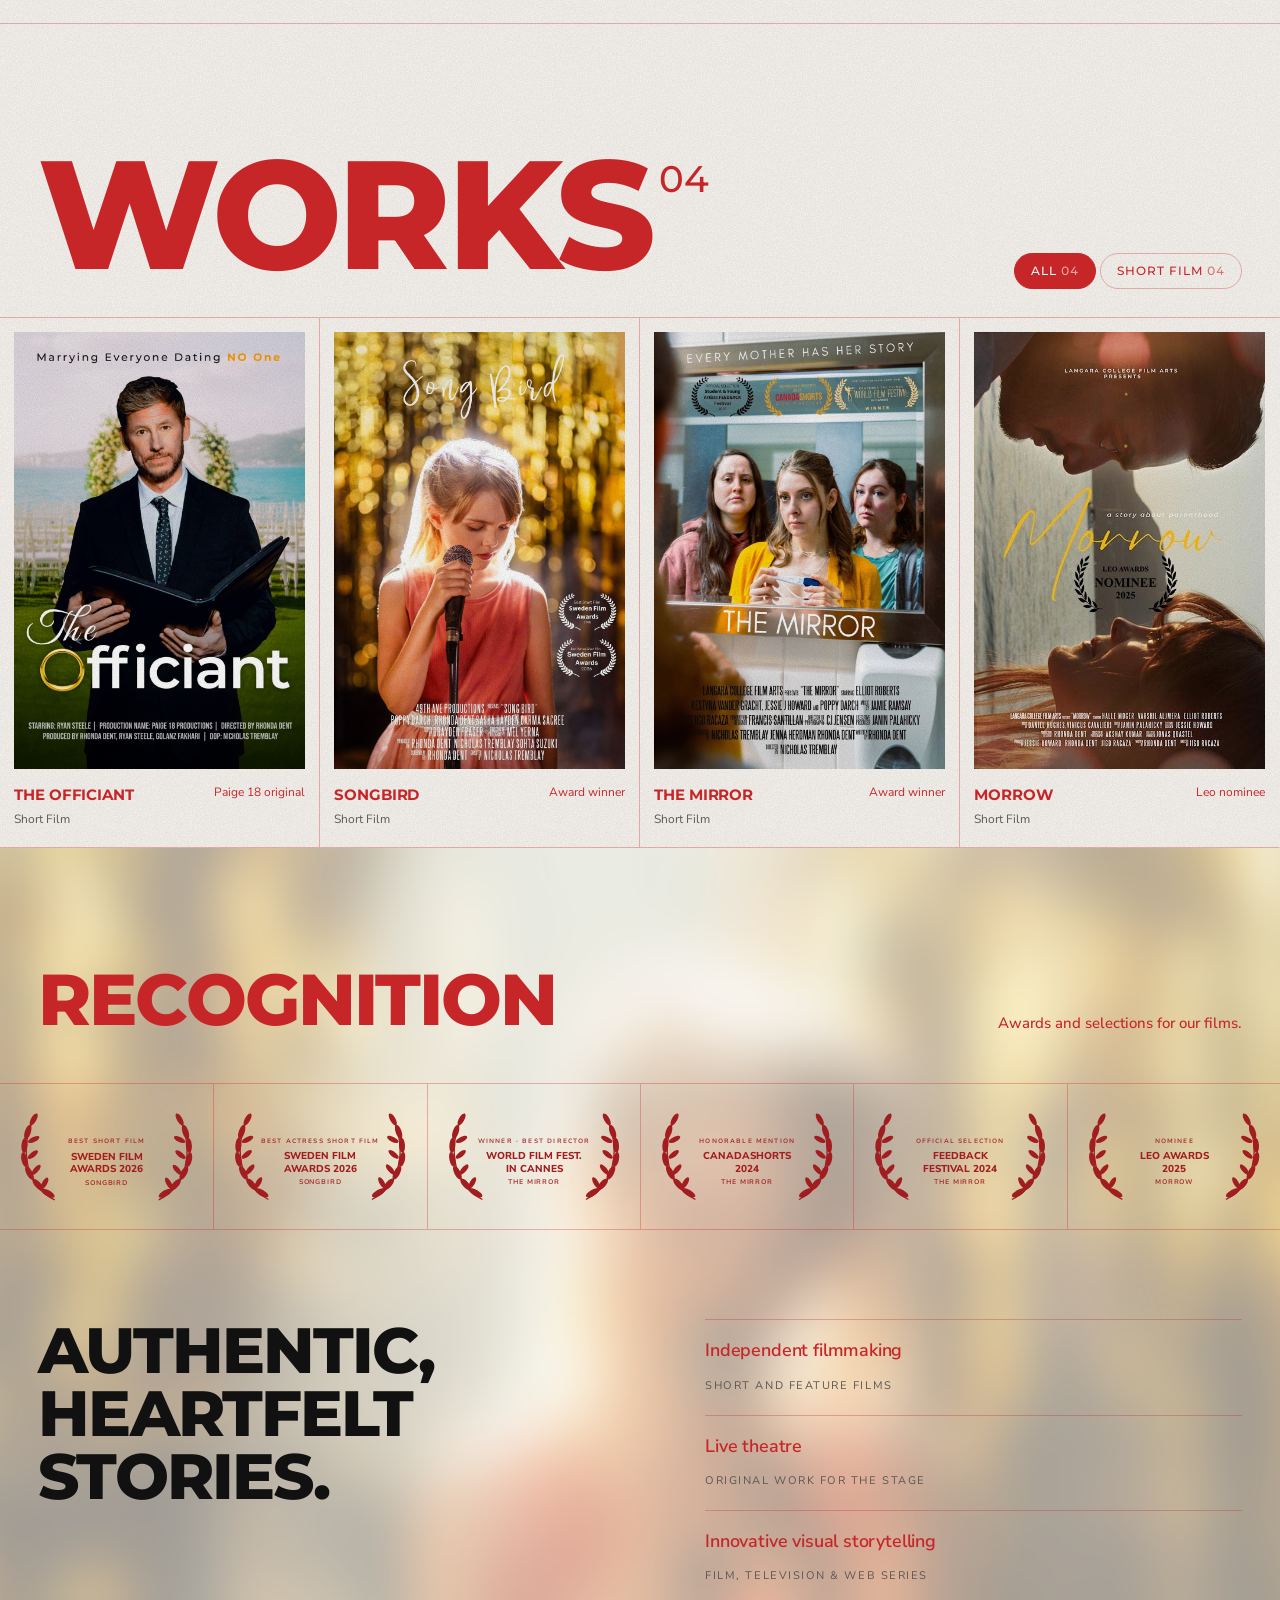
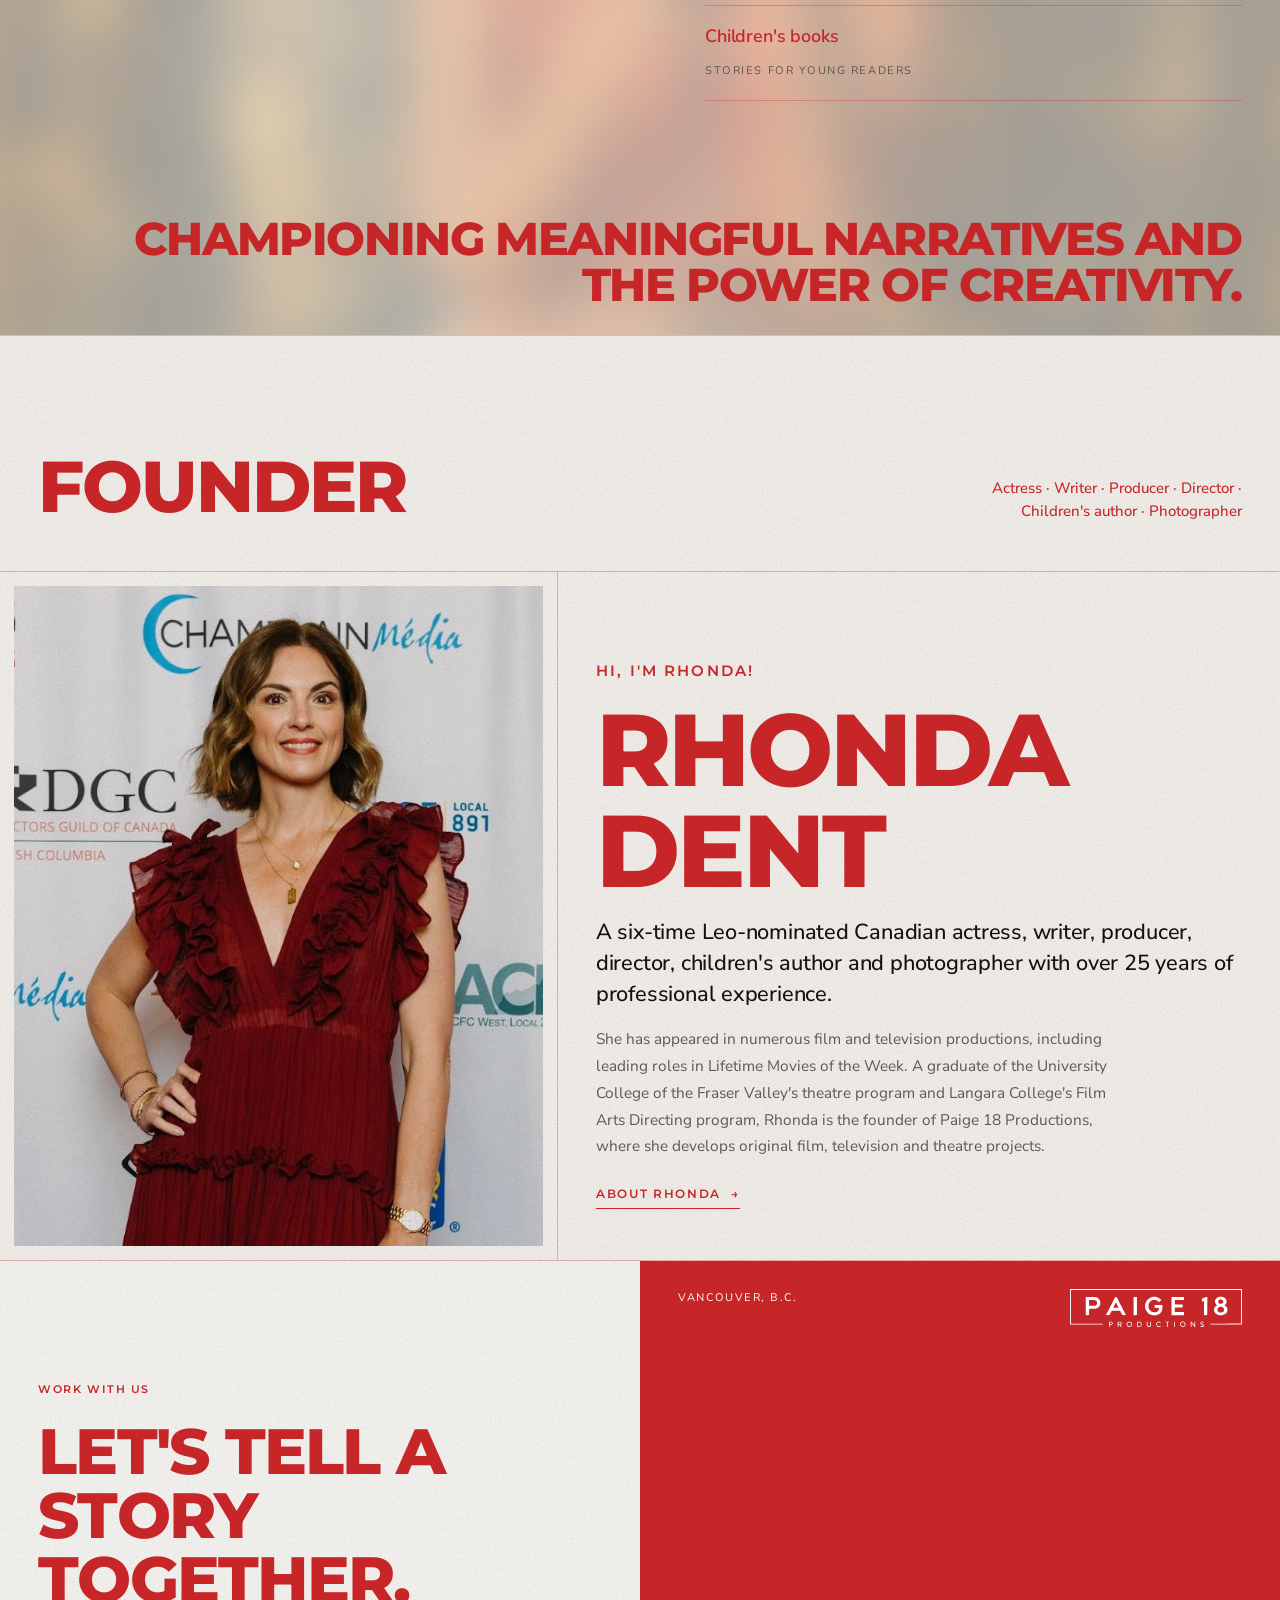
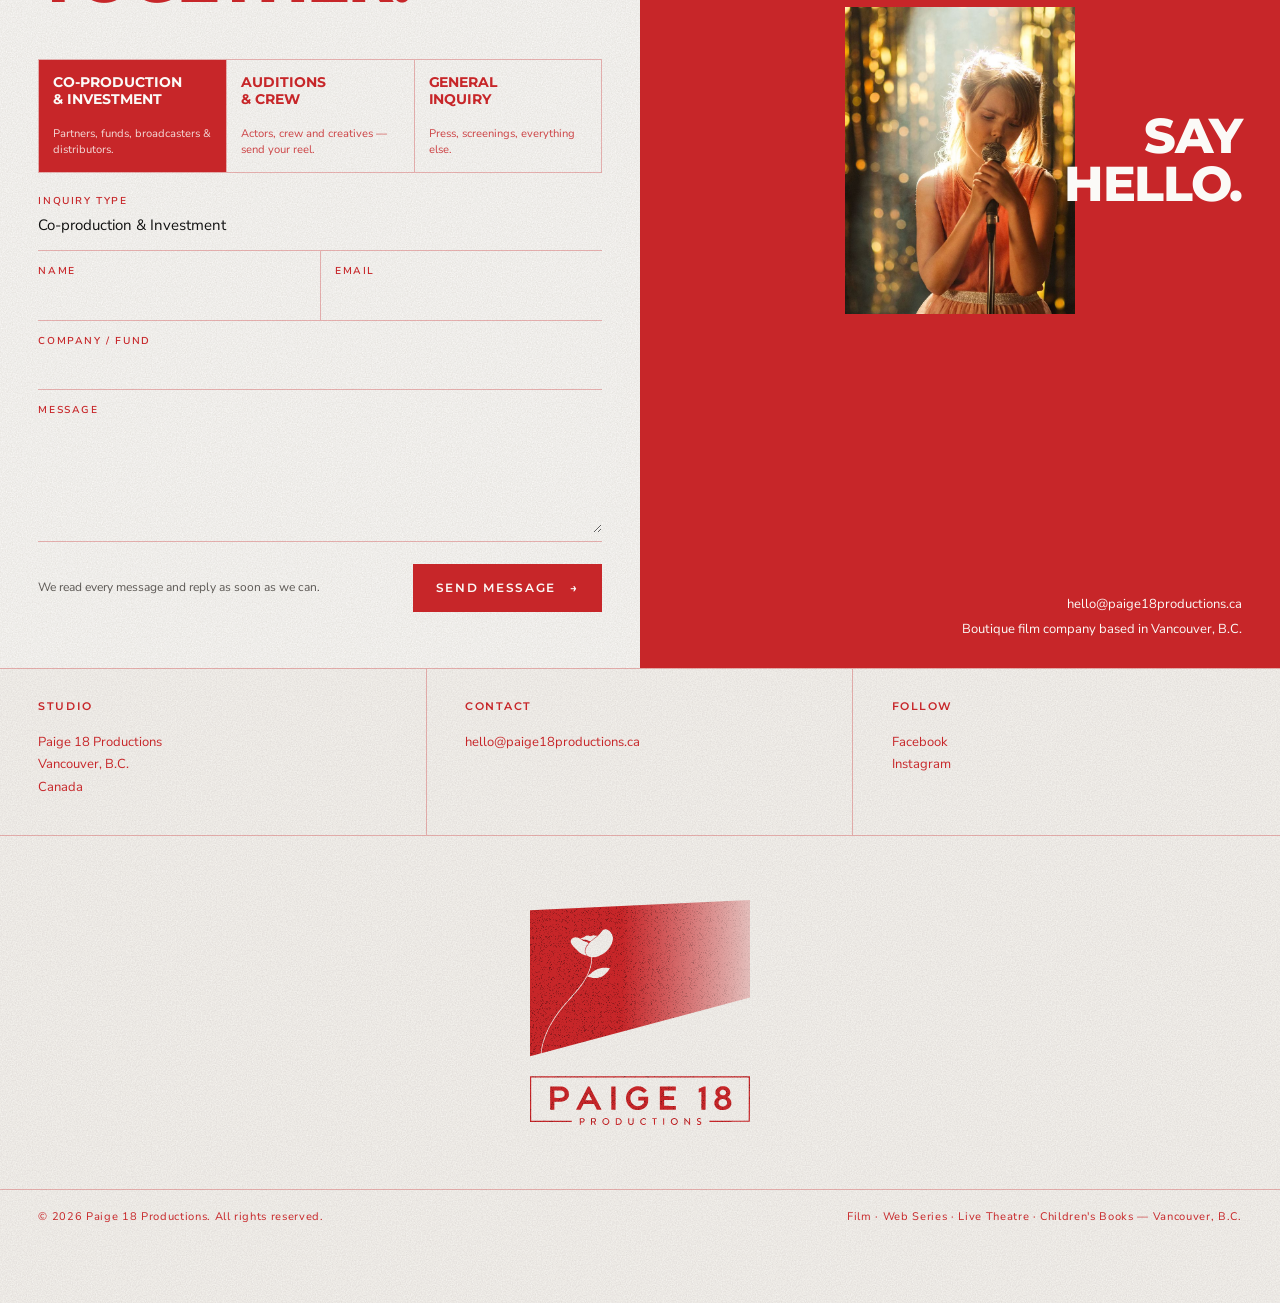
==== commit 5e51edfb: "Use the black horizontal logo in the header Co-Authored-By: Claude Opus 5.5 <noreply@anthropic.com> " ====
--- a/index.html
+++ b/index.html
@@ -20,7 +20,7 @@
   <!-- ============ Header ============ -->
   <header class="site-header">
     <a class="logo" href="index.html" aria-label="Paige 18 Productions — home">
-      <img class="logo__img logo__img--red" src="assets/img/logo/brand/horizontal-red.svg" alt="Paige 18 Productions" width="1109" height="250">
+      <img class="logo__img logo__img--red" src="assets/img/logo/brand/horizontal-black.svg" alt="Paige 18 Productions" width="1109" height="250">
       <img class="logo__img logo__img--white" src="assets/img/logo/brand/horizontal-white.svg" alt="" width="1109" height="250">
     </a>
     <nav class="nav" id="nav" aria-label="Main">
